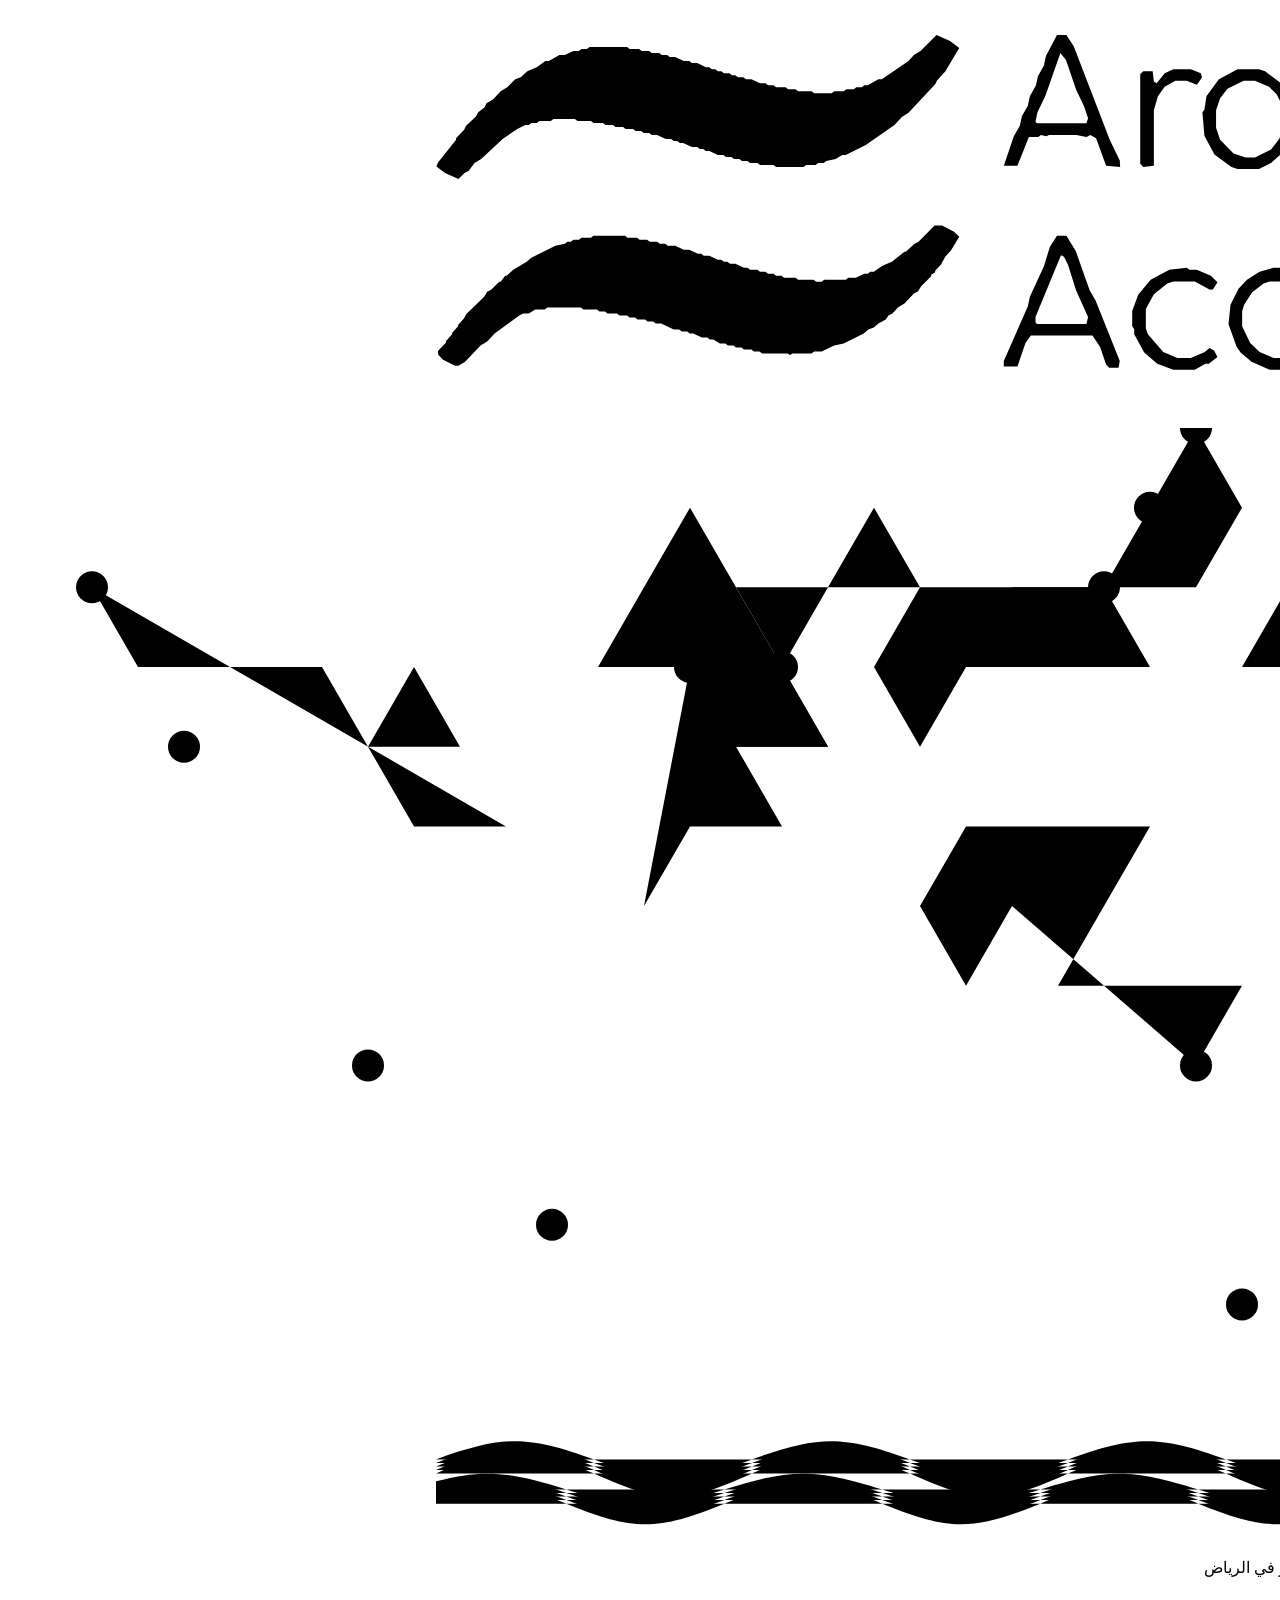
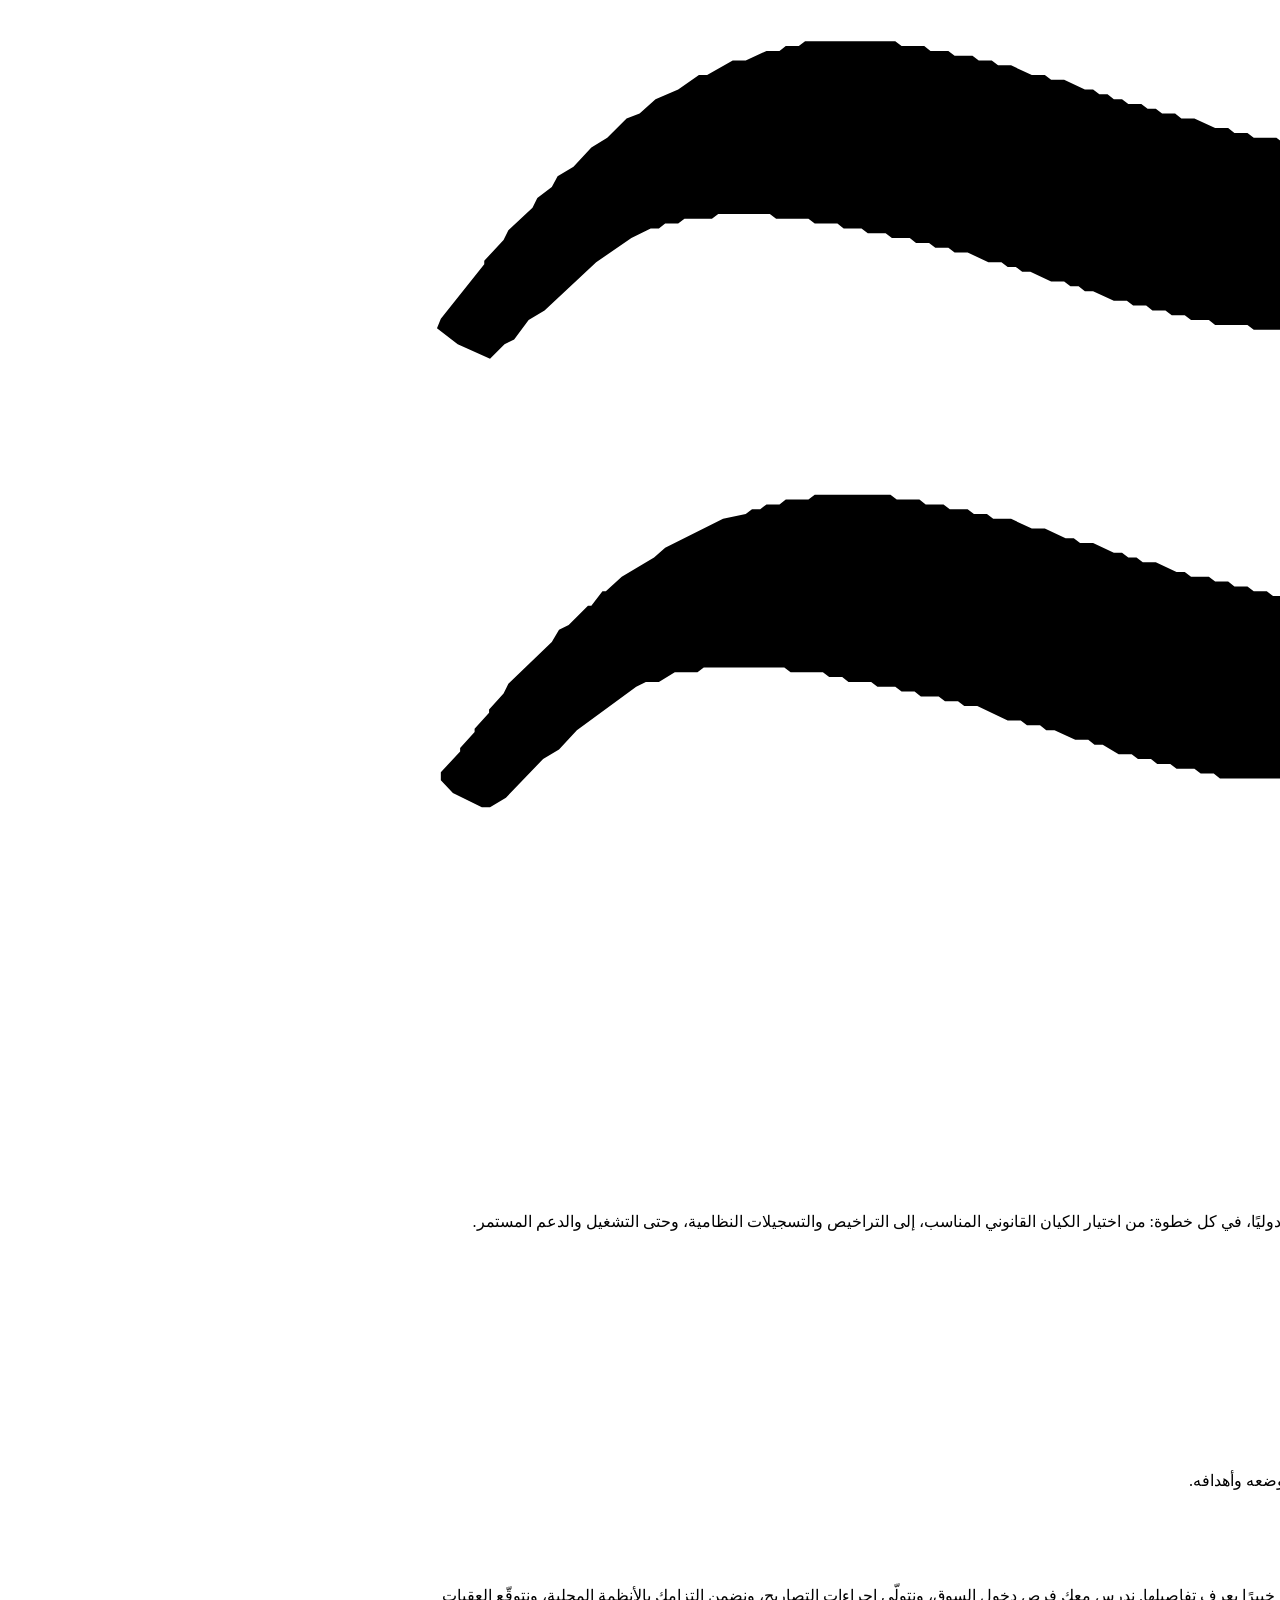
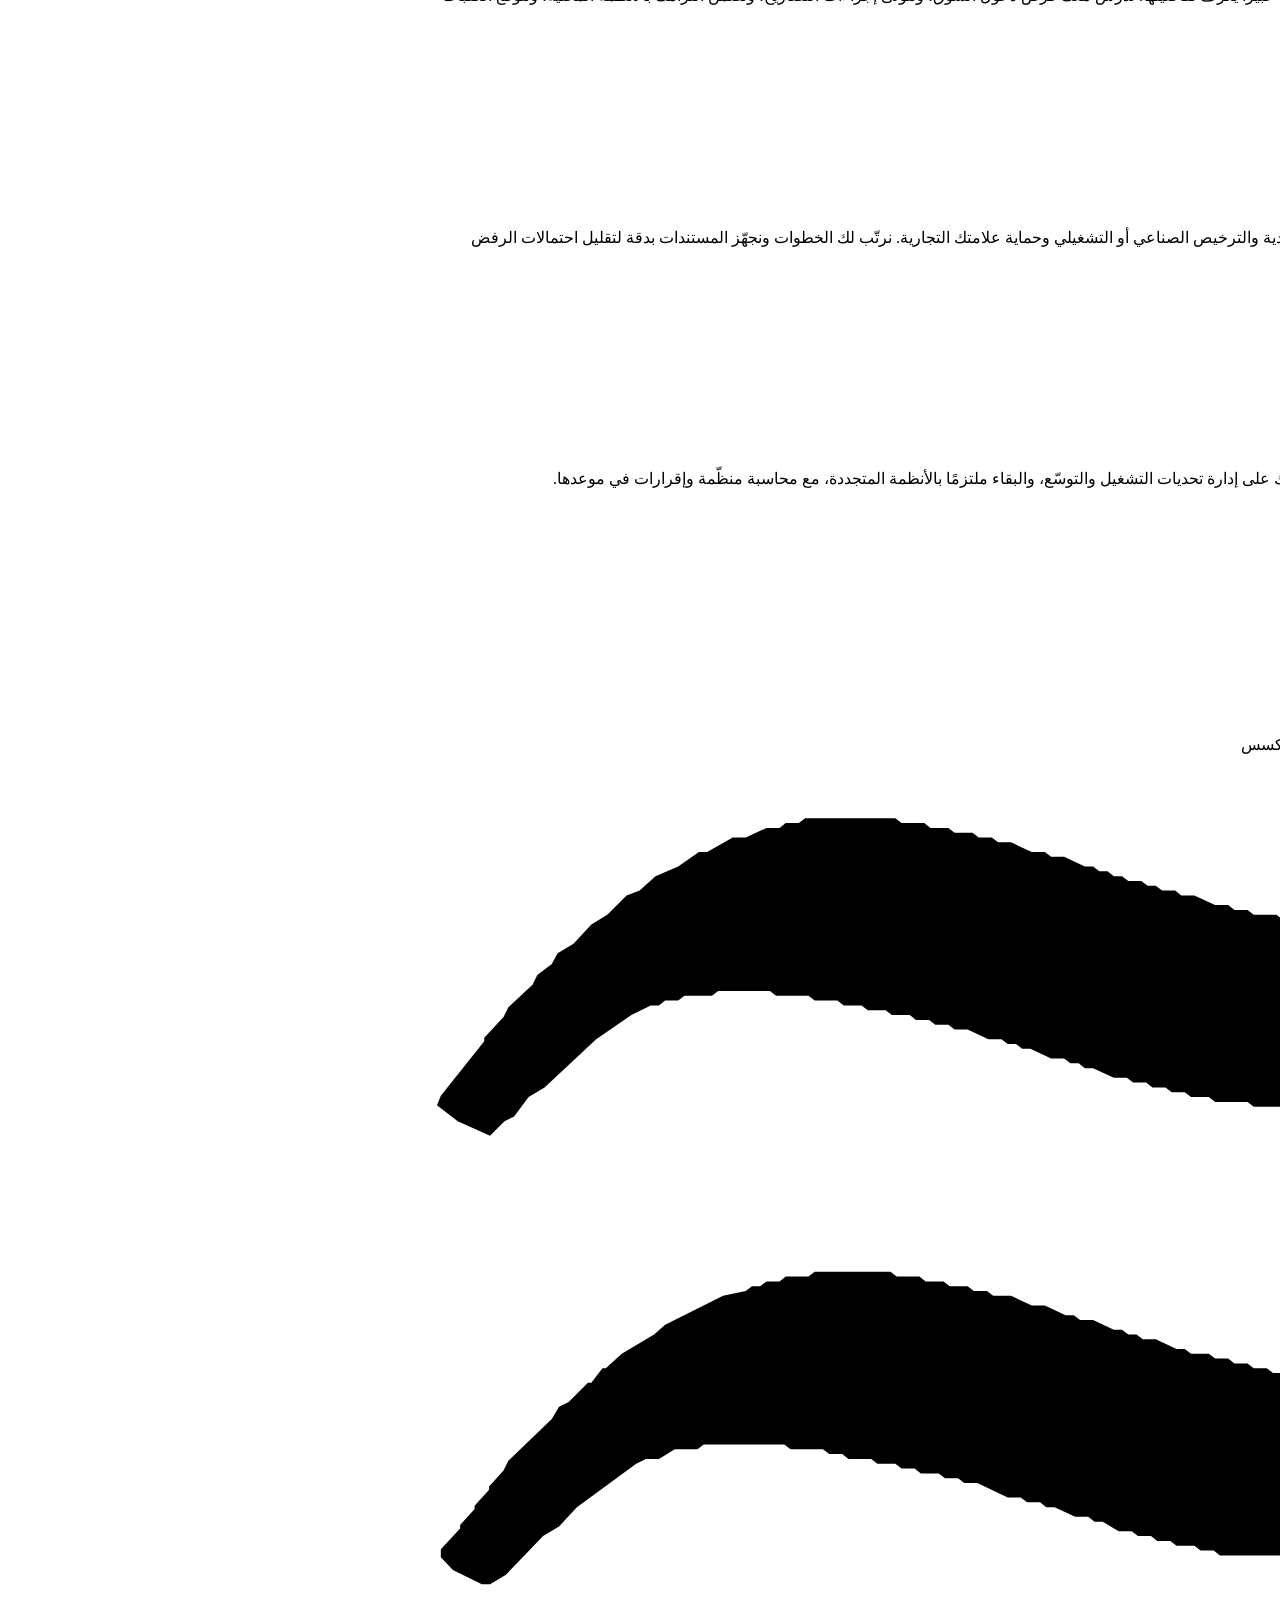
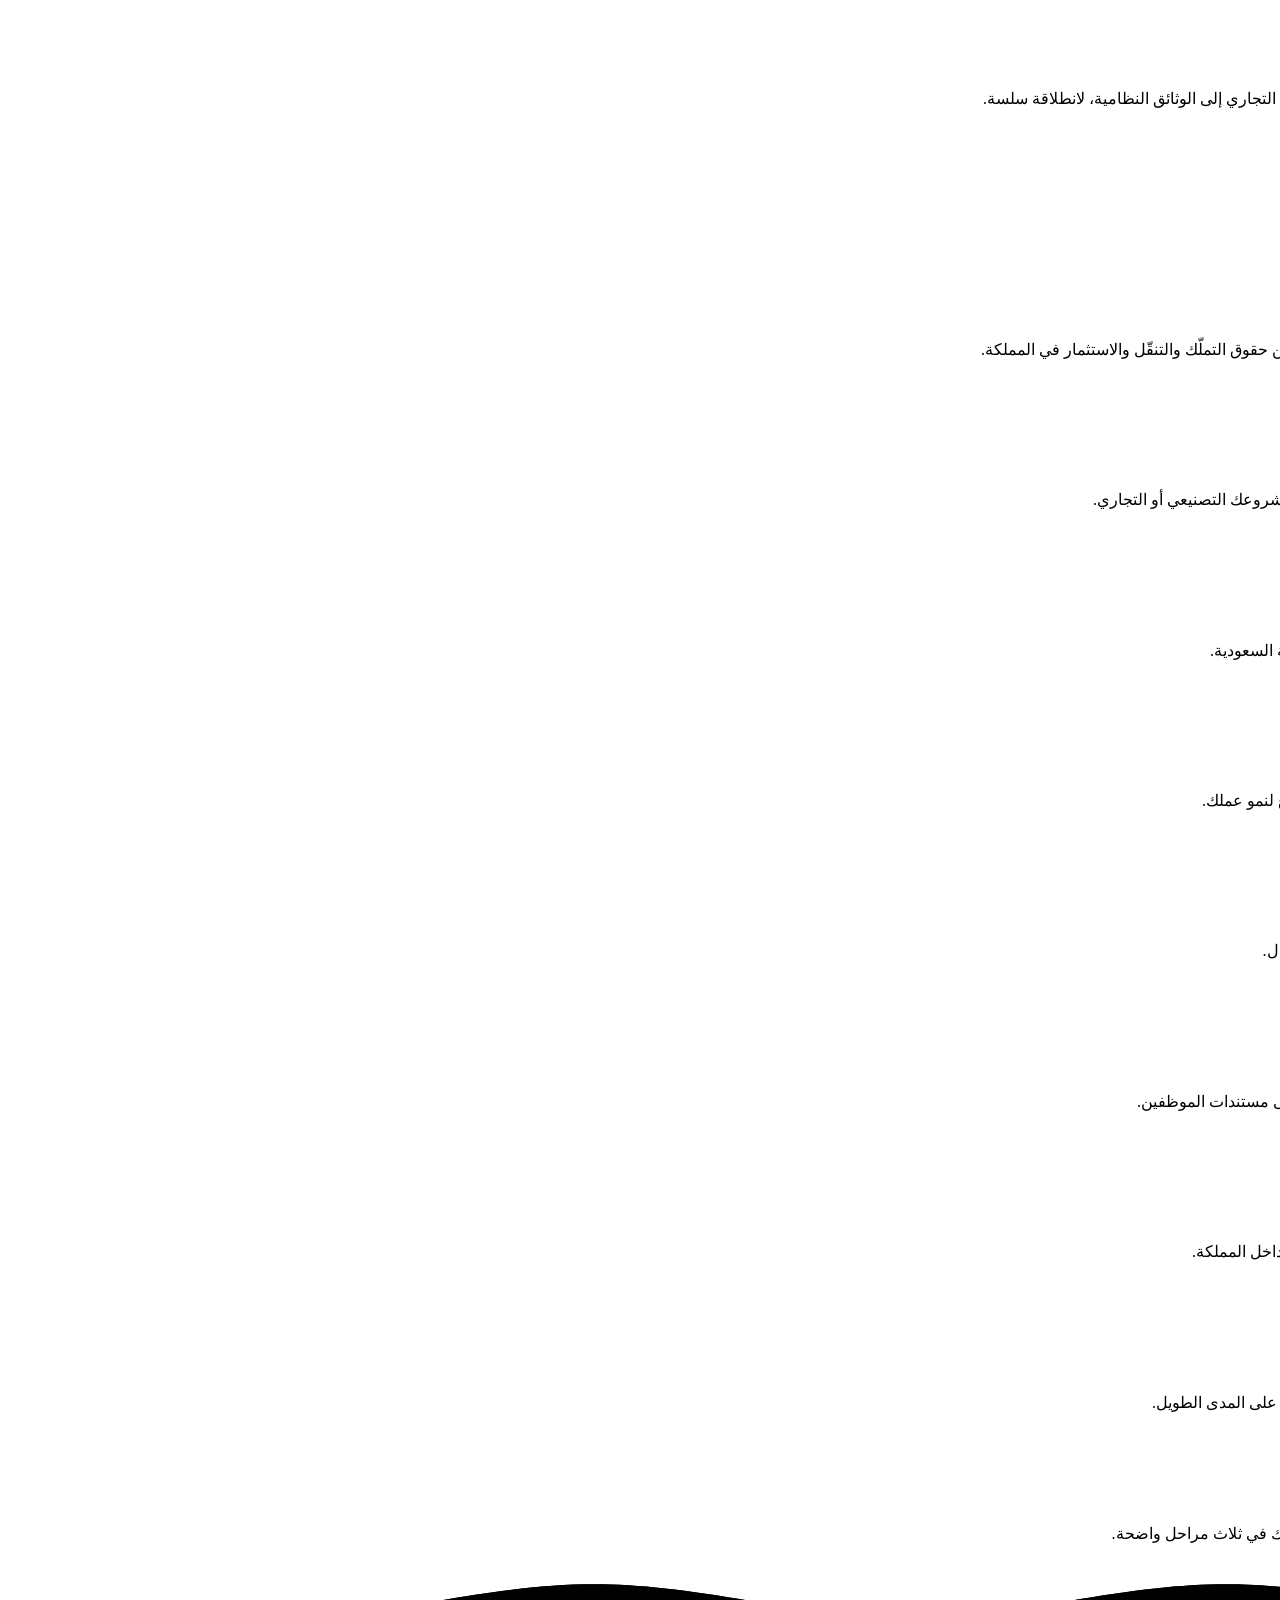
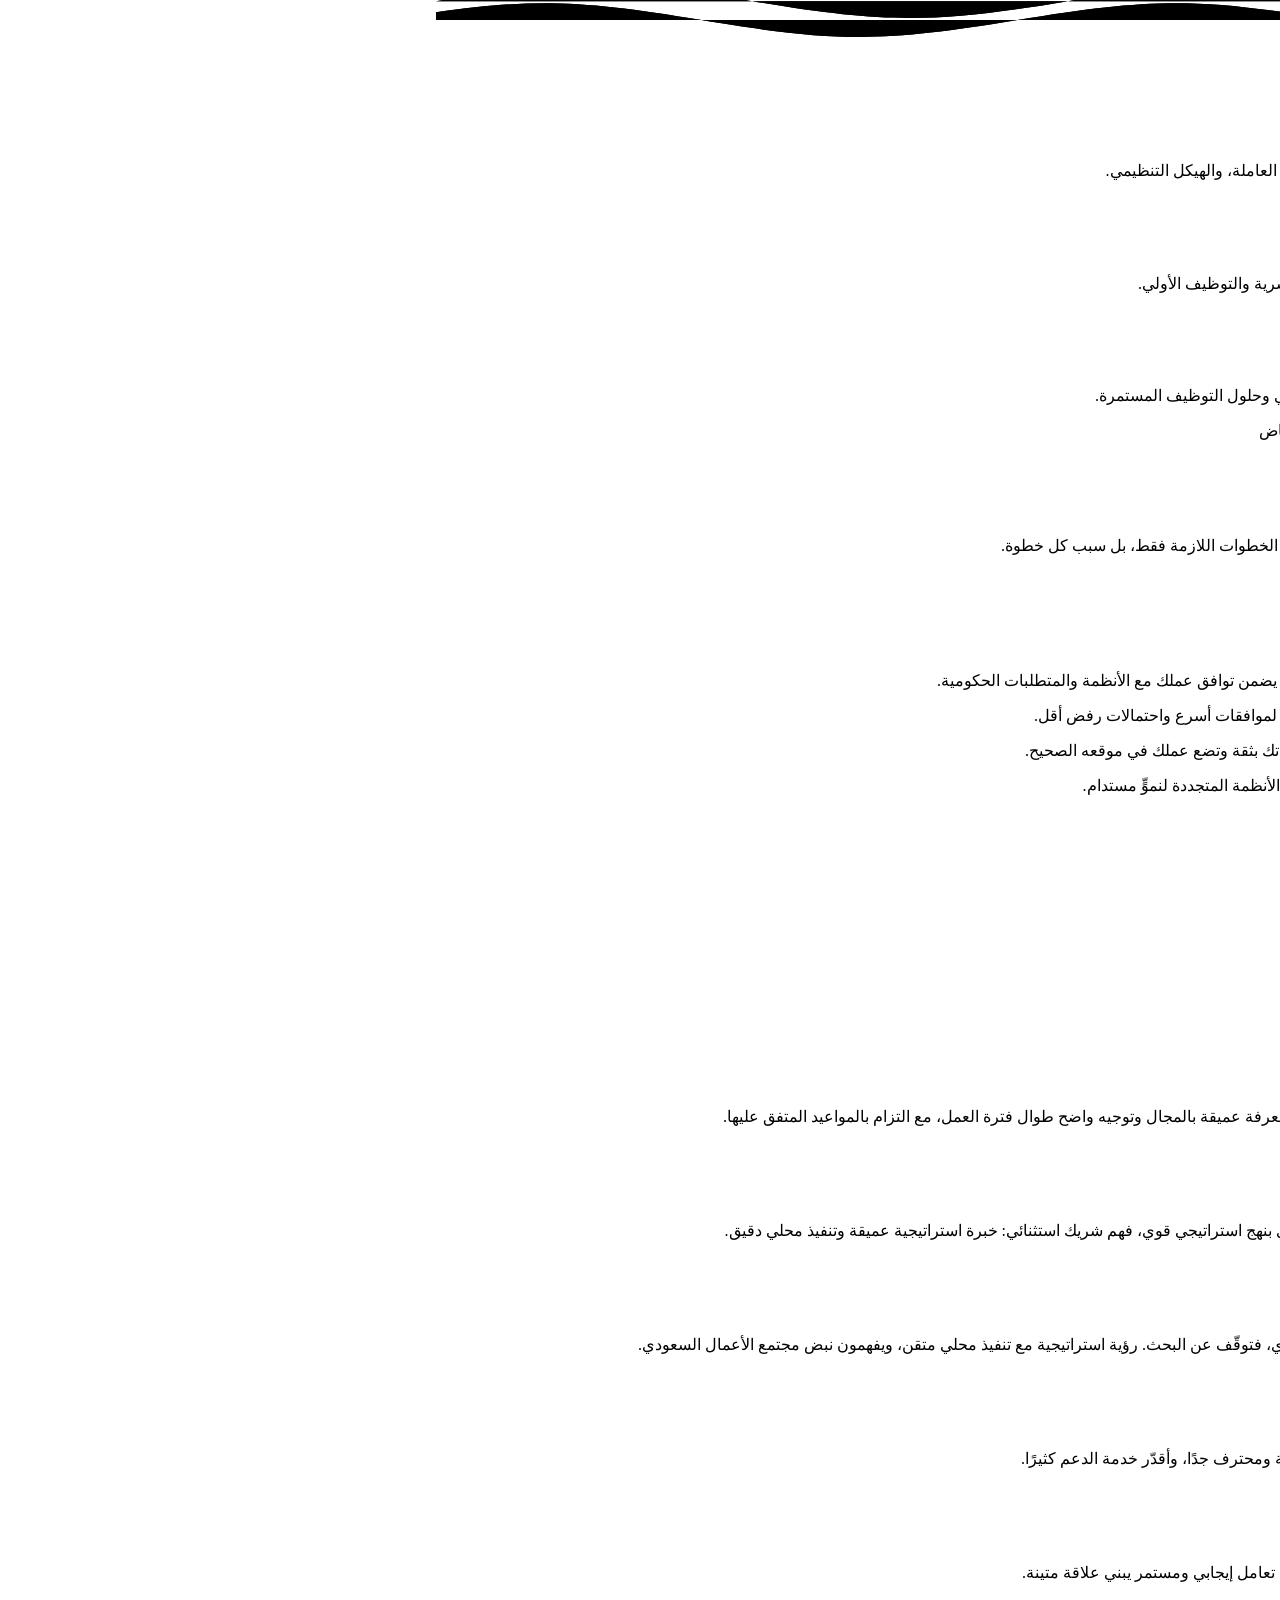
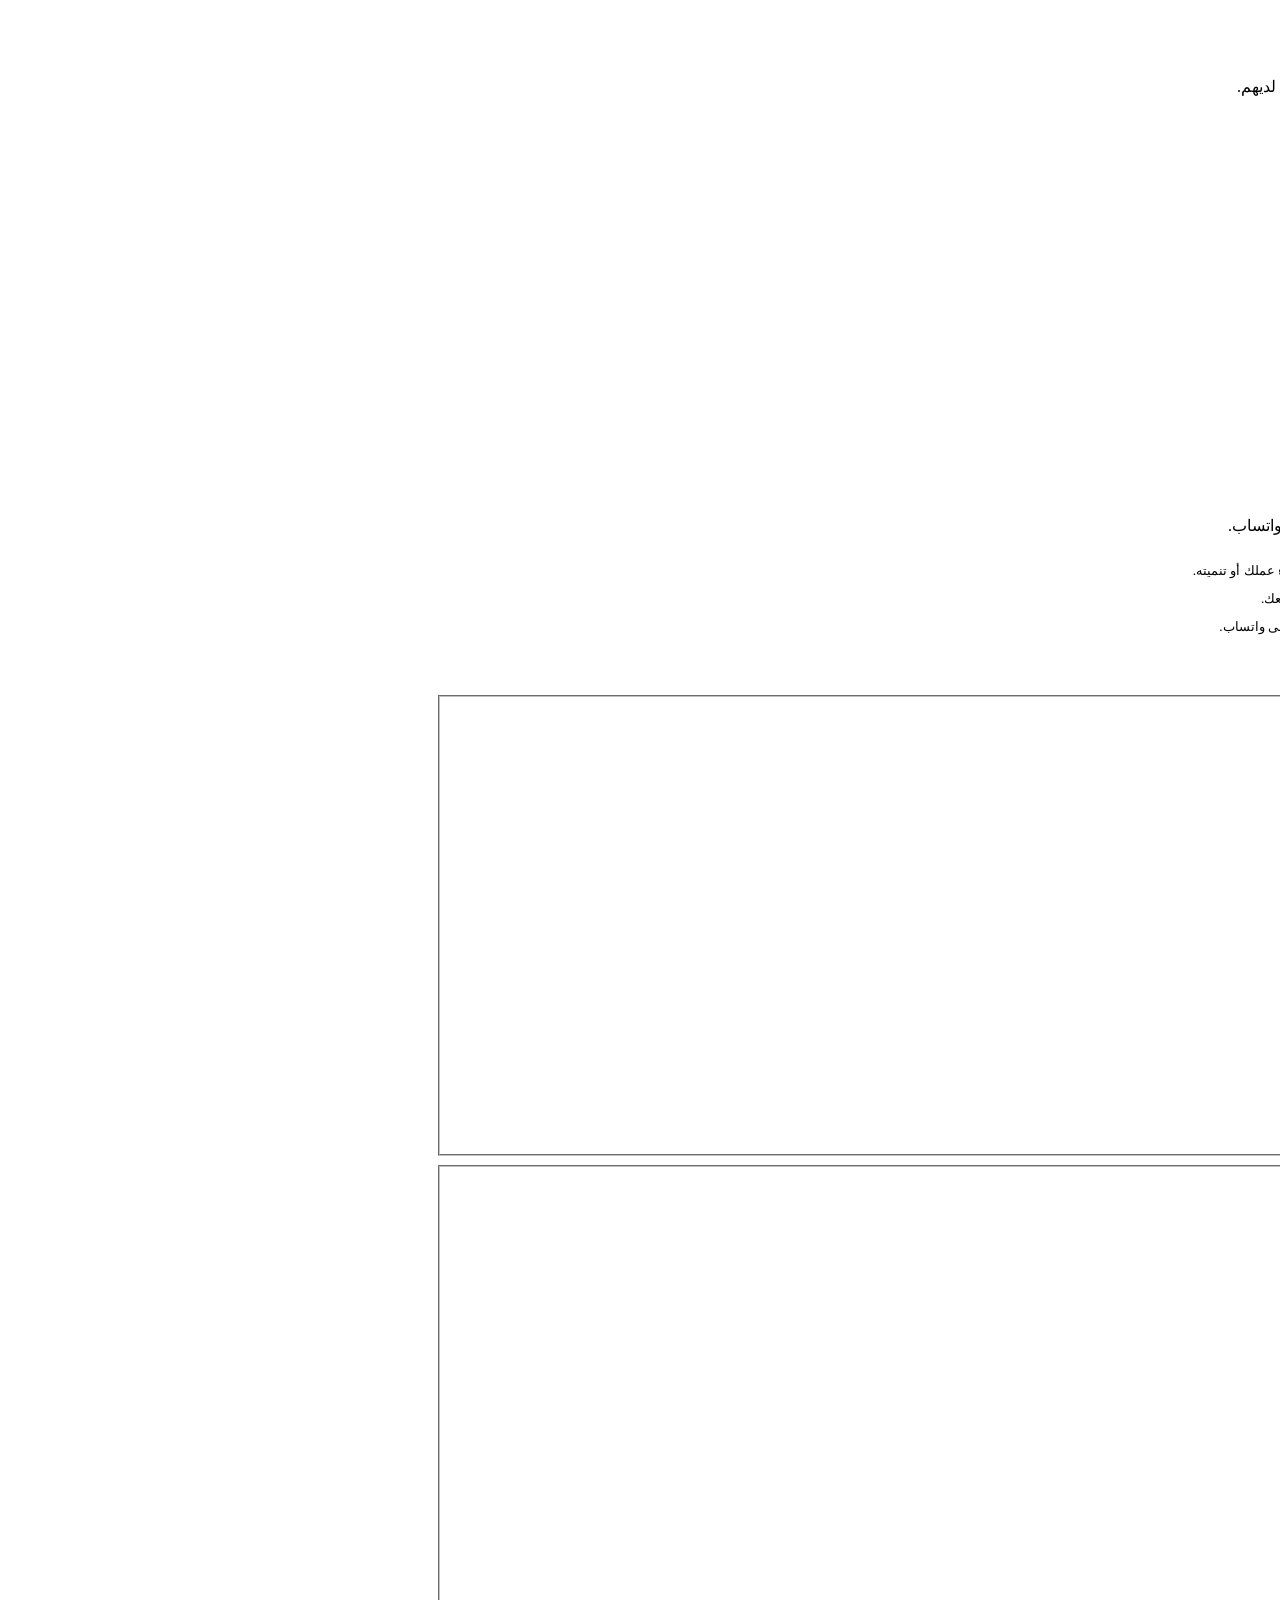
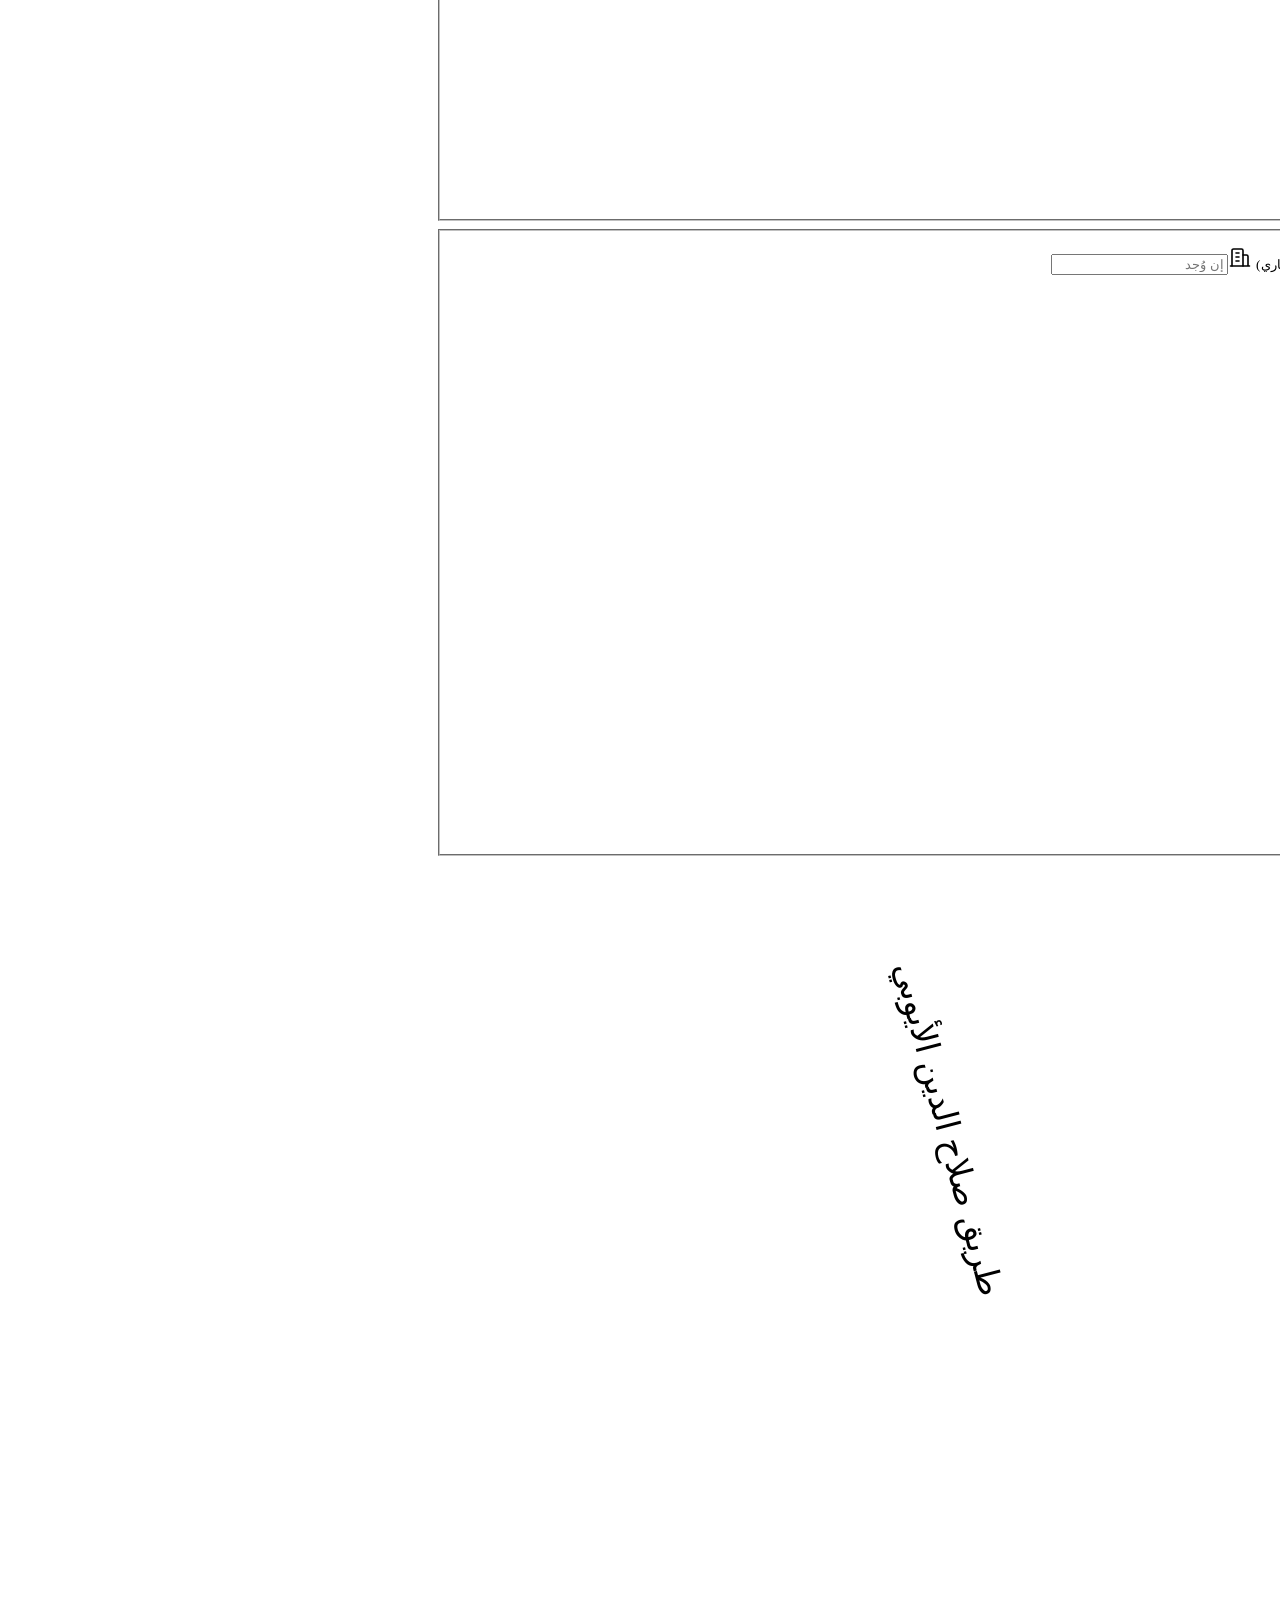
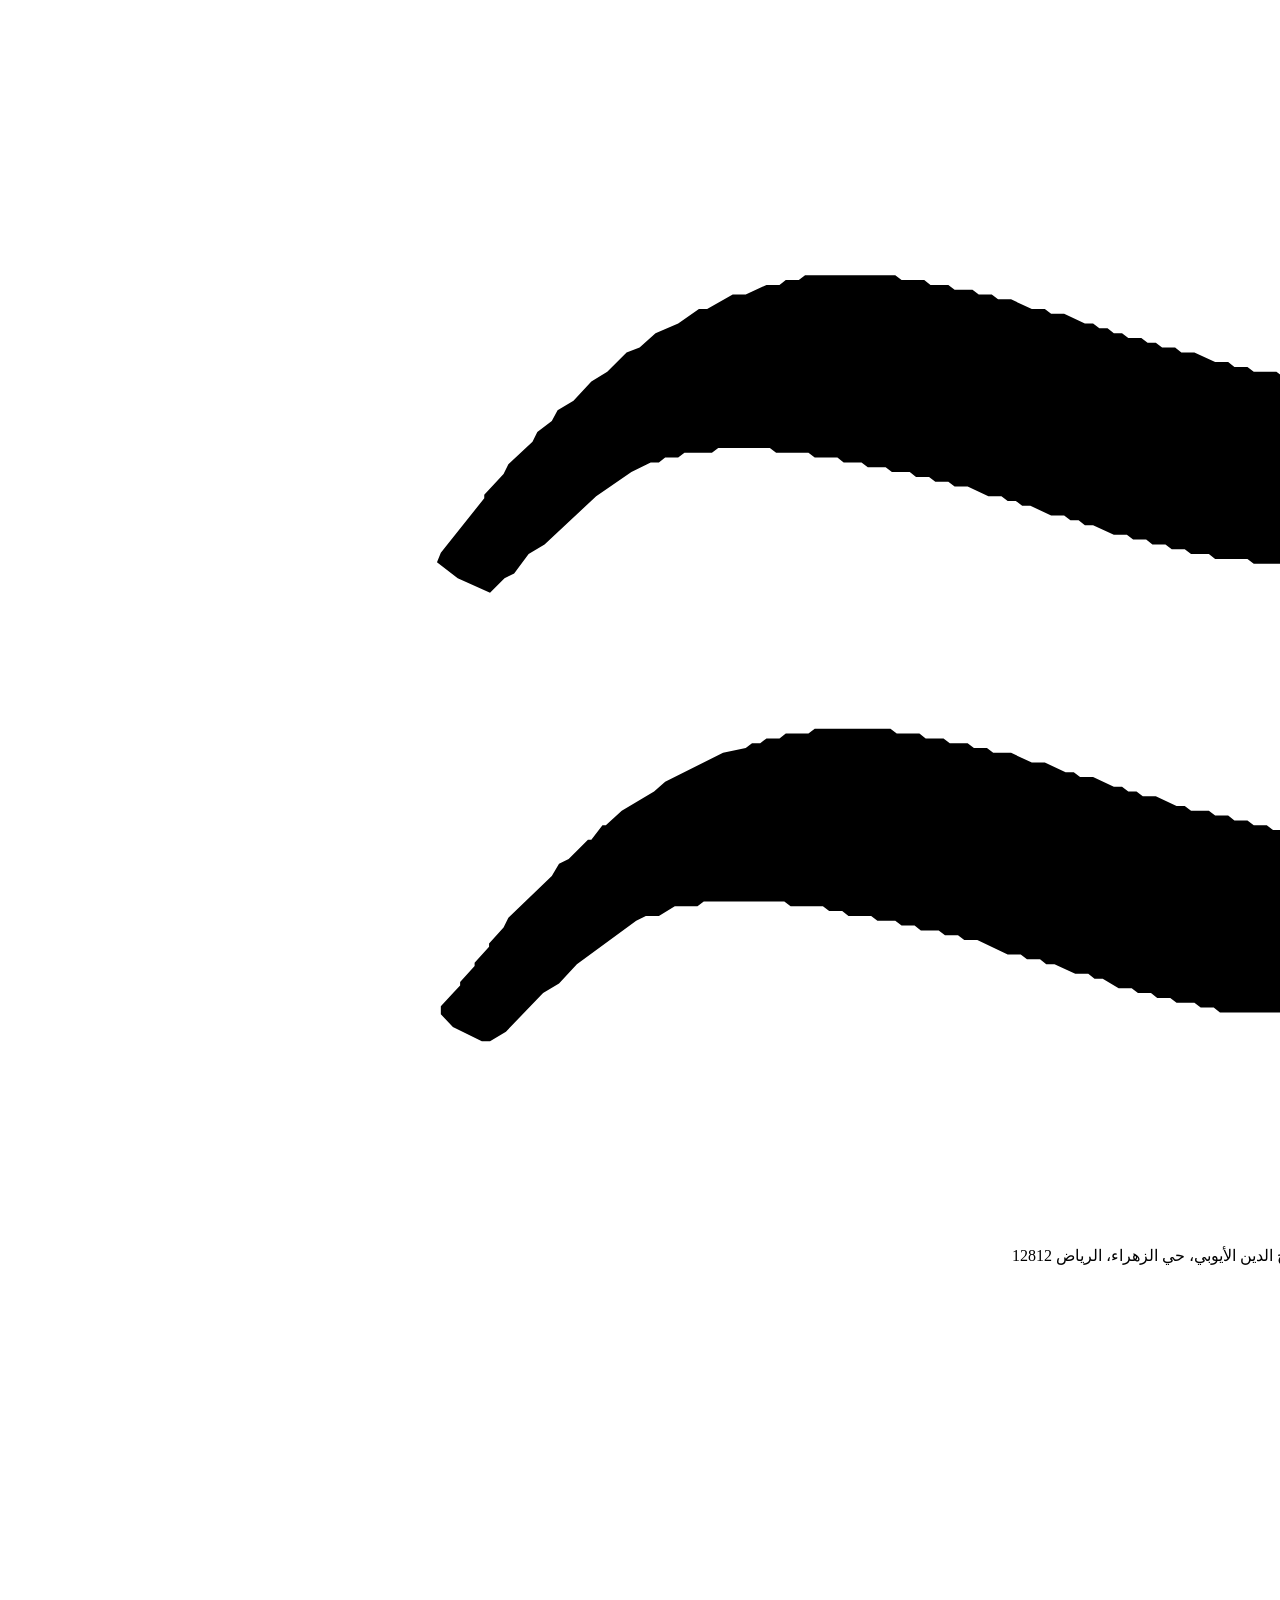
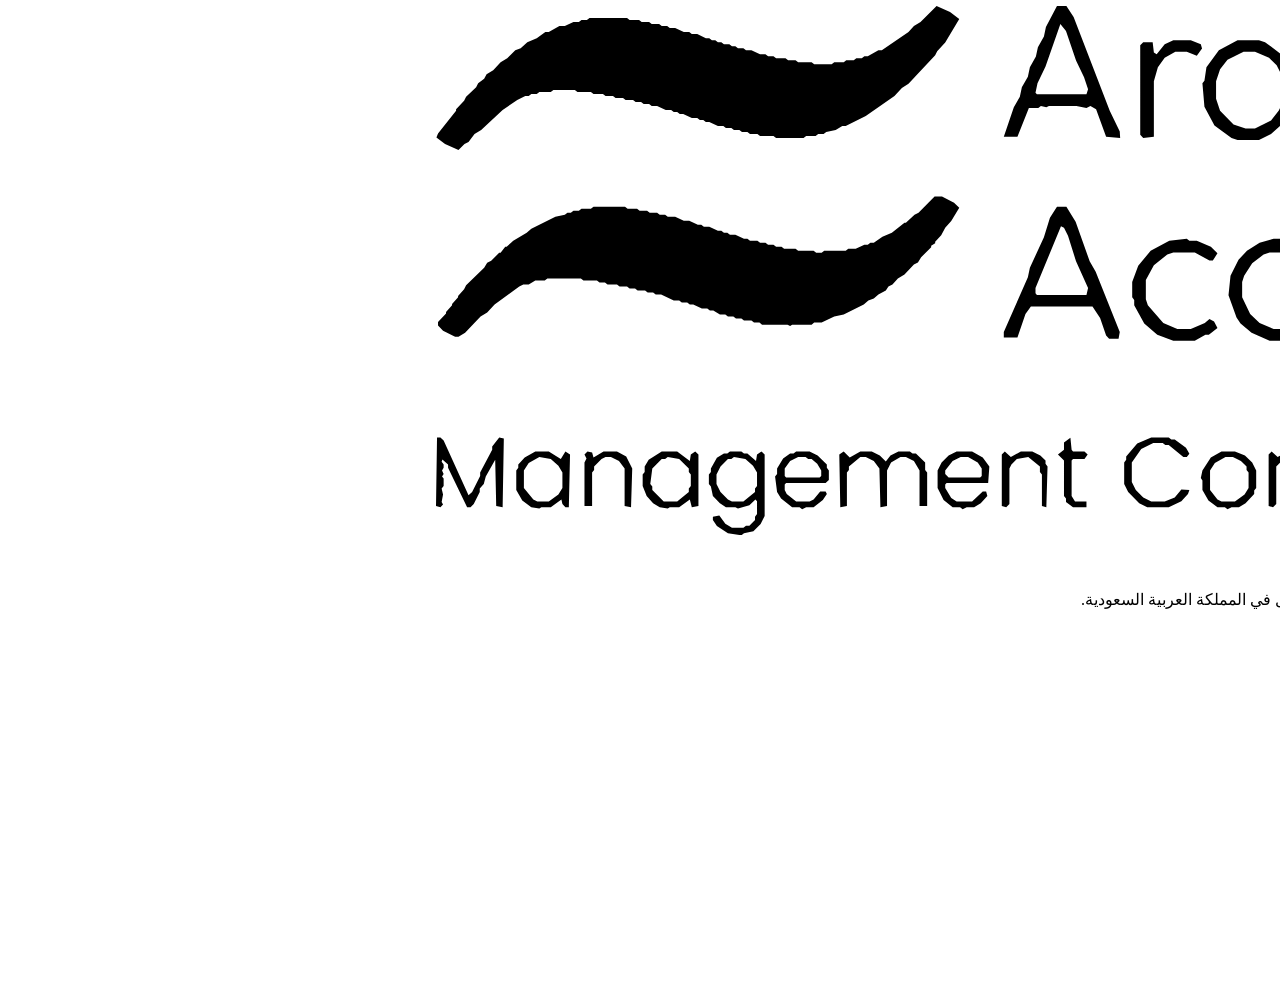
==== index.html @ 180294e2 "Add Arabian Access site (Arabic page, robots, sitemap, llms)" ====
<!doctype html>
<html lang="ar" dir="rtl" data-theme="light">
<head>
<meta charset="utf-8">
<meta name="viewport" content="width=device-width, initial-scale=1, viewport-fit=cover">
<title>أريبيان أكسس | استشارات تأسيس الشركات والأعمال في السعودية — الرياض</title>
<meta name="description" content="أريبيان أكسس (Arabian Access) للاستشارات الإدارية في الرياض: تأسيس الشركات وتسجيل الشركات الأجنبية، الإقامة المميزة، الترخيص الصناعي، تسجيل البلدية والعلامة التجارية، المحاسبة، ضريبة القيمة المضافة والزكاة، والخدمات الحكومية. اطلب استشارتك المجانية.">
<meta name="robots" content="noindex, nofollow">
<link rel="canonical" href="https://nouraldeentofi.github.io/arabian-access/">
<link rel="alternate" hreflang="ar" href="https://nouraldeentofi.github.io/arabian-access/">
<link rel="alternate" hreflang="en" href="https://nouraldeentofi.github.io/arabian-access/en/">
<link rel="alternate" hreflang="x-default" href="https://nouraldeentofi.github.io/arabian-access/">
<meta name="theme-color" content="#F4F7FC" id="meta-theme">
<meta name="color-scheme" content="light dark">
<meta property="og:type" content="website">
<meta property="og:site_name" content="Arabian Access">
<meta property="og:locale" content="ar_SA">
<meta property="og:locale:alternate" content="en_US">
<meta property="og:title" content="أريبيان أكسس | استشارات تأسيس الشركات والأعمال في السعودية — الرياض">
<meta property="og:description" content="أريبيان أكسس (Arabian Access) للاستشارات الإدارية في الرياض: تأسيس الشركات وتسجيل الشركات الأجنبية، الإقامة المميزة، الترخيص الصناعي، تسجيل البلدية والعلامة التجارية، المحاسبة، ضريبة القيمة المضافة والزكاة، والخدمات الحكومية. اطلب استشارتك المجانية.">
<meta property="og:url" content="https://nouraldeentofi.github.io/arabian-access/">
<meta property="og:image" content="https://nouraldeentofi.github.io/arabian-access/assets/img/og-ar.jpg">
<meta property="og:image:width" content="1200"><meta property="og:image:height" content="630">
<meta name="twitter:card" content="summary_large_image">
<meta name="twitter:site" content="@ArabianAccess">
<link rel="icon" href="assets/img/favicon.svg" type="image/svg+xml">
<link rel="apple-touch-icon" href="assets/img/apple-touch-icon.png">
<link rel="preload" href="assets/fonts/alexandria-arabic-700-normal.woff2" as="font" type="font/woff2" crossorigin><link rel="preload" href="assets/fonts/ibm-plex-sans-arabic-arabic-400-normal.woff2" as="font" type="font/woff2" crossorigin><link rel="preload" href="assets/fonts/ibm-plex-sans-arabic-arabic-500-normal.woff2" as="font" type="font/woff2" crossorigin><link rel="preload" href="assets/fonts/ibm-plex-sans-arabic-arabic-600-normal.woff2" as="font" type="font/woff2" crossorigin><link rel="preload" href="assets/fonts/ibm-plex-sans-arabic-latin-400-normal.woff2" as="font" type="font/woff2" crossorigin><link rel="preload" href="assets/fonts/ibm-plex-sans-arabic-latin-600-normal.woff2" as="font" type="font/woff2" crossorigin>
<link rel="stylesheet" href="assets/style.css?v=1">
<script>document.documentElement.classList.add("js");setTimeout(function(){if(!window.__aa)document.documentElement.classList.remove("js")},2500);
(function(){try{var d=document.documentElement,t=localStorage.getItem("aa-theme");if(t==="dark"){d.setAttribute("data-theme","dark");}
var l=localStorage.getItem("aa-lang"),me="ar";if(l&&l!==me&&!sessionStorage.getItem("aa-stay")&&!/[?&]stay/.test(location.search)){location.replace("en/"+location.hash);}}catch(e){}})();</script>
<script type="application/ld+json">{"@context":"https://schema.org","@graph":[{"@type":["ProfessionalService","LocalBusiness"],"@id":"https://nouraldeentofi.github.io/arabian-access/#org","name":"Arabian Access","legalName":"Arabian Access Management Consultants","alternateName":["Arabian Access","Arabian Access Management Consultants","Arabian Access KSA","Arabian Access Riyadh","Arabian Access Business Setup","ArabianAccess","Arabian Acess","Arabien Access","Arabian Axcess","أريبيان أكسس","اريبيان اكسس","أريبيان أكسيس","عربيان أكسس","ارابيان اكسس","أرابيان أكسس","أريبيان أكسس للاستشارات الإدارية"],"description":"أريبيان أكسس (Arabian Access) للاستشارات الإدارية في الرياض: تأسيس الشركات وتسجيل الشركات الأجنبية، الإقامة المميزة، الترخيص الصناعي، تسجيل البلدية والعلامة التجارية، المحاسبة، ضريبة القيمة المضافة والزكاة، والخدمات الحكومية. اطلب استشارتك المجانية.","slogan":"Guiding new business towards a secure success.","url":"https://nouraldeentofi.github.io/arabian-access/","logo":"https://nouraldeentofi.github.io/arabian-access/assets/img/logo-512.png","image":["https://nouraldeentofi.github.io/arabian-access/assets/img/reception-1280.webp","https://nouraldeentofi.github.io/arabian-access/assets/img/building-1536.webp","https://nouraldeentofi.github.io/arabian-access/assets/img/sign-1280.webp"],"telephone":"+966550049513","email":"support@arabianaccess.com","address":{"@type":"PostalAddress","streetAddress":"Al Malaz Akaria Building, Tower 1, Building No. 6567, Salah Al Din Al Ayoubi Rd, Al Malaz","addressLocality":"Riyadh","addressRegion":"Riyadh Province","postalCode":"12812","addressCountry":"SA"},"geo":{"@type":"GeoCoordinates","latitude":24.6842508,"longitude":46.725568},"hasMap":"https://maps.google.com/?cid=7543374151440891961","openingHoursSpecification":[{"@type":"OpeningHoursSpecification","dayOfWeek":["Saturday","Sunday","Monday","Tuesday","Wednesday","Thursday"],"opens":"09:00","closes":"19:00"}],"areaServed":{"@type":"Country","name":"Saudi Arabia"},"knowsAbout":["Business setup in Saudi Arabia","Company formation in KSA","Foreign company registration in Saudi Arabia","Premium Residency","Industrial licence","Baladiya registration","Trademark registration","Accounting and bookkeeping","VAT and Zakat","Audit support","PRO and GRO services","تأسيس الشركات في السعودية","تسجيل الشركات الأجنبية","الإقامة المميزة","تسجيل البلدية","تسجيل العلامة التجارية","ضريبة القيمة المضافة والزكاة","المحاسبة","الخدمات الحكومية"],"availableLanguage":["English","Arabic"],"employee":[{"@type":"Person","name":"Jouhar","jobTitle":"Chief Executive Officer"}],"sameAs":["https://www.linkedin.com/company/arabian-access/","https://www.instagram.com/arabian_access/","https://x.com/ArabianAccess","https://www.facebook.com/ArabianAccessManagementConsultants/"],"hasOfferCatalog":{"@type":"OfferCatalog","name":"خدماتنا","itemListElement":[{"@type":"Offer","itemOffered":{"@id":"https://nouraldeentofi.github.io/arabian-access/#svc-setup"}},{"@type":"Offer","itemOffered":{"@id":"https://nouraldeentofi.github.io/arabian-access/#svc-residency"}},{"@type":"Offer","itemOffered":{"@id":"https://nouraldeentofi.github.io/arabian-access/#svc-industrial"}},{"@type":"Offer","itemOffered":{"@id":"https://nouraldeentofi.github.io/arabian-access/#svc-accounting"}},{"@type":"Offer","itemOffered":{"@id":"https://nouraldeentofi.github.io/arabian-access/#svc-vat"}},{"@type":"Offer","itemOffered":{"@id":"https://nouraldeentofi.github.io/arabian-access/#svc-audit"}},{"@type":"Offer","itemOffered":{"@id":"https://nouraldeentofi.github.io/arabian-access/#svc-pro"}},{"@type":"Offer","itemOffered":{"@id":"https://nouraldeentofi.github.io/arabian-access/#svc-baladiya"}},{"@type":"Offer","itemOffered":{"@id":"https://nouraldeentofi.github.io/arabian-access/#svc-trademark"}}]},"potentialAction":{"@type":"ReserveAction","target":"https://nouraldeentofi.github.io/arabian-access/#request","name":"اطلب استشارتك المجانية"}},{"@type":"Service","@id":"https://nouraldeentofi.github.io/arabian-access/#svc-setup","name":"تأسيس الأعمال والتسجيل","alternateName":"Business Setup & Incorporation","description":"ابدأ عملك في السعودية بسهولة. نتولّى كل شيء من تسجيل الاسم التجاري إلى الوثائق النظامية، لانطلاقة سلسة.","serviceType":"Business Setup & Incorporation","provider":{"@id":"https://nouraldeentofi.github.io/arabian-access/#org"},"areaServed":{"@type":"Country","name":"Saudi Arabia"}},{"@type":"Service","@id":"https://nouraldeentofi.github.io/arabian-access/#svc-residency","name":"الإقامة المميزة","alternateName":"Premium Residency","description":"نساعد روّاد الأعمال والمستثمرين في الإقامة المميزة، بما تتيحه من حقوق التملّك والتنقّل والاستثمار في المملكة.","serviceType":"Premium Residency","provider":{"@id":"https://nouraldeentofi.github.io/arabian-access/#org"},"areaServed":{"@type":"Country","name":"Saudi Arabia"}},{"@type":"Service","@id":"https://nouraldeentofi.github.io/arabian-access/#svc-industrial","name":"الترخيص الصناعي والتشغيلي","alternateName":"Industrial & Operational License","description":"نبسّط كل خطوة للحصول على ترخيصك الصناعي أو التشغيلي، لمشروعك التصنيعي أو التجاري.","serviceType":"Industrial & Operational License","provider":{"@id":"https://nouraldeentofi.github.io/arabian-access/#org"},"areaServed":{"@type":"Country","name":"Saudi Arabia"}},{"@type":"Service","@id":"https://nouraldeentofi.github.io/arabian-access/#svc-accounting","name":"المحاسبة ومسك الدفاتر","alternateName":"Accounting & Bookkeeping","description":"دعم محاسبي احترافي يبقي حساباتك منظّمة ومتوافقة مع الأنظمة السعودية.","serviceType":"Accounting & Bookkeeping","provider":{"@id":"https://nouraldeentofi.github.io/arabian-access/#org"},"areaServed":{"@type":"Country","name":"Saudi Arabia"}},{"@type":"Service","@id":"https://nouraldeentofi.github.io/arabian-access/#svc-vat","name":"ضريبة القيمة المضافة والزكاة","alternateName":"VAT & Zakat Support","description":"نُدير إقراراتك الضريبية والتزامات الزكاة بدقة وفي موعدها، لتتفرّغ لنمو عملك.","serviceType":"VAT & Zakat Support","provider":{"@id":"https://nouraldeentofi.github.io/arabian-access/#org"},"areaServed":{"@type":"Country","name":"Saudi Arabia"}},{"@type":"Service","@id":"https://nouraldeentofi.github.io/arabian-access/#svc-audit","name":"دعم التدقيق","alternateName":"Audit Support","description":"شفافية مالية كاملة: نُجهّز ونراجع ونرشدك في كل متطلبات الامتثال.","serviceType":"Audit Support","provider":{"@id":"https://nouraldeentofi.github.io/arabian-access/#org"},"areaServed":{"@type":"Country","name":"Saudi Arabia"}},{"@type":"Service","@id":"https://nouraldeentofi.github.io/arabian-access/#svc-pro","name":"الخدمات الحكومية PRO/GRO","alternateName":"PRO / GRO Services","description":"نتولّى العلاقات الحكومية بأيسر الطرق، من إجراءات التأشيرات إلى مستندات الموظفين.","serviceType":"PRO / GRO Services","provider":{"@id":"https://nouraldeentofi.github.io/arabian-access/#org"},"areaServed":{"@type":"Country","name":"Saudi Arabia"}},{"@type":"Service","@id":"https://nouraldeentofi.github.io/arabian-access/#svc-baladiya","name":"تسجيل البلدية","alternateName":"Baladiya Registration","description":"ننجز تسجيلك لدى البلدية بسرعة وبالشكل الصحيح، لتعمل نظاميًا داخل المملكة.","serviceType":"Baladiya Registration","provider":{"@id":"https://nouraldeentofi.github.io/arabian-access/#org"},"areaServed":{"@type":"Country","name":"Saudi Arabia"}},{"@type":"Service","@id":"https://nouraldeentofi.github.io/arabian-access/#svc-trademark","name":"تسجيل العلامة التجارية","alternateName":"Trademark Registration","description":"احمِ هوية علامتك بتسجيل احترافي يضمن حقوقك الحصرية وأمانها على المدى الطويل.","serviceType":"Trademark Registration","provider":{"@id":"https://nouraldeentofi.github.io/arabian-access/#org"},"areaServed":{"@type":"Country","name":"Saudi Arabia"}},{"@type":"FAQPage","@id":"https://nouraldeentofi.github.io/arabian-access/#faq","inLanguage":"ar","mainEntity":[{"@type":"Question","name":"ما خطوات تأسيس عمل في السعودية؟","acceptedAnswer":{"@type":"Answer","text":"تشمل اختيار الكيان القانوني المناسب، والحصول على الموافقات، وإتمام التسجيل، واستخراج التراخيص اللازمة. ووجود مستشار متمرّس يضمن إنجاز كل خطوة بدقة وكفاءة."}},{"@type":"Question","name":"هل يستطيع المستثمر الأجنبي تأسيس شركة في السعودية؟","acceptedAnswer":{"@type":"Answer","text":"نعم، عبر تسجيل الشركة الأجنبية في المملكة، وفق الموافقات النظامية ومتطلبات الامتثال. والتوجيه الصحيح يضمن استيفاء الشركات الدولية لكل التزاماتها القانونية."}},{"@type":"Question","name":"كم يستغرق تسجيل شركة أجنبية في السعودية؟","acceptedAnswer":{"@type":"Answer","text":"تختلف المدة حسب النشاط التجاري والمستندات والموافقات النظامية. والنهج المنظّم يقلّل التأخير ويجعل التنفيذ أكثر سلاسة."}},{"@type":"Question","name":"لماذا أحتاج دعمًا احترافيًا في التأسيس؟","acceptedAnswer":{"@type":"Answer","text":"لأنه يضمن إتمام التأسيس وفق الأنظمة المحلية، ويقلّل المخاطر، ويجنّبك تصحيحات مكلفة لاحقًا."}},{"@type":"Question","name":"هل يمكن الاستشارة عن بُعد؟","acceptedAnswer":{"@type":"Answer","text":"نعم. نوفّر مواعيد أونلاين، ويمكن تقديم الخدمة في موقعك، أو زيارتنا في مكتبنا بالملز في الرياض."}},{"@type":"Question","name":"ما أوقات العمل؟","acceptedAnswer":{"@type":"Answer","text":"من السبت إلى الخميس، من 9 صباحًا حتى 7 مساءً. الجمعة إجازة."}}]},{"@type":"WebSite","@id":"https://nouraldeentofi.github.io/arabian-access/#website","url":"https://nouraldeentofi.github.io/arabian-access/","name":"Arabian Access","inLanguage":["ar","en"],"publisher":{"@id":"https://nouraldeentofi.github.io/arabian-access/#org"}},{"@type":"WebPage","@id":"https://nouraldeentofi.github.io/arabian-access/","url":"https://nouraldeentofi.github.io/arabian-access/","name":"أريبيان أكسس | استشارات تأسيس الشركات والأعمال في السعودية — الرياض","description":"أريبيان أكسس (Arabian Access) للاستشارات الإدارية في الرياض: تأسيس الشركات وتسجيل الشركات الأجنبية، الإقامة المميزة، الترخيص الصناعي، تسجيل البلدية والعلامة التجارية، المحاسبة، ضريبة القيمة المضافة والزكاة، والخدمات الحكومية. اطلب استشارتك المجانية.","inLanguage":"ar","isPartOf":{"@id":"https://nouraldeentofi.github.io/arabian-access/#website"},"about":{"@id":"https://nouraldeentofi.github.io/arabian-access/#org"},"primaryImageOfPage":"https://nouraldeentofi.github.io/arabian-access/assets/img/og-ar.jpg"}]}</script>
</head>
<body class="lang-ar">
<svg class="sprite" width="0" height="0" aria-hidden="true" focusable="false" style="position:absolute;width:0;height:0;overflow:hidden"><defs><path id="p-w1" d="M260.8 10.5 256.2 7.0 249.5 4.0 241.5 12.0 238.2 14.0 235.5 17.0 222.2 26.0 220.5 26.0 215.2 29.0 213.5 29.0 212.2 30.0 209.5 30.0 208.2 31.0 204.5 31.0 203.2 32.0 198.5 32.0 197.2 33.0 188.5 33.0 187.2 32.0 180.5 32.0 179.2 31.0 175.5 31.0 174.2 30.0 169.5 30.0 168.2 29.0 165.5 29.0 164.2 28.0 161.5 28.0 157.2 26.0 154.5 26.0 153.2 25.0 150.5 25.0 149.2 24.0 147.5 24.0 146.2 23.0 143.5 23.0 142.2 22.0 140.5 22.0 139.2 21.0 137.5 21.0 136.2 20.0 134.5 20.0 130.2 18.0 127.5 18.0 126.2 17.0 123.5 17.0 119.2 15.0 116.5 15.0 115.2 14.0 112.5 14.0 111.2 13.0 107.5 13.0 106.2 12.0 102.5 12.0 101.2 11.0 96.5 11.0 95.2 10.0 76.5 10.0 75.2 11.0 72.5 11.0 71.2 12.0 68.5 12.0 64.2 14.0 61.5 14.0 56.2 17.0 54.5 17.0 50.2 20.0 45.5 22.0 42.2 25.0 39.5 26.0 35.5 30.0 32.2 32.0 28.5 36.0 25.2 38.0 24 40.2 21 42.5 20 44.5 15 49.2 14 51.2 10 55.5 10 56.2 1 67.5 0.2 69.5 4.5 72.8 11.2 75.8 14.2 72.8 16.2 71.8 19.2 67.8 22.5 65.8 33.2 55.8 40.5 50.8 44.5 48.8 46.2 48.8 47.5 47.8 50.2 47.8 51.5 46.8 57.2 46.8 58.5 45.8 69.2 45.8 70.5 46.8 77.2 46.8 78.5 47.8 83.2 47.8 84.5 48.8 88.2 48.8 89.5 49.8 93.2 49.8 94.5 50.8 98.2 50.8 99.5 51.8 102.2 51.8 103.5 52.8 106.2 52.8 107.5 53.8 110.2 53.8 114.5 55.8 117.2 55.8 118.5 56.8 120.2 56.8 121.5 57.8 123.2 57.8 127.5 59.8 130.2 59.8 131.5 60.8 133.2 60.8 134.5 61.8 136.2 61.8 140.5 63.8 143.2 63.8 144.5 64.8 147.2 64.8 148.5 65.8 151.2 65.8 152.5 66.8 155.2 66.8 156.5 67.8 160.2 67.8 161.5 68.8 168.2 68.8 169.5 69.8 183.2 69.8 184.5 68.8 189.2 68.8 190.5 67.8 193.2 67.8 194.5 66.8 199.2 65.8 202.5 63.8 204.2 63.8 214.2 58.8 228.5 48.8 232.2 44.8 235.5 42.8 248.8 28.5 249.8 26.5 253.8 22.2Z"/><path id="p-w2" d="M260.8 104.5 258.2 102.0 252.2 99.0 248.5 99.0 240.5 107.0 238.5 108.0 234.2 112.0 233.5 112.0 227.2 117.0 222.5 119.0 218.2 122.0 216.5 122.0 215.2 123.0 213.5 123.0 209.2 125.0 205.5 125.0 204.2 126.0 193.5 126.0 192.2 127.0 189.5 127.0 188.2 126.0 180.5 126.0 179.2 125.0 173.5 125.0 172.2 124.0 169.5 124.0 168.2 123.0 165.5 123.0 164.2 122.0 161.5 122.0 160.2 121.0 156.5 121.0 155.2 120.0 153.5 120.0 149.2 118.0 146.5 118.0 145.2 117.0 143.5 117.0 142.2 116.0 140.5 116.0 136.2 114.0 133.5 114.0 132.2 113.0 130.5 113.0 126.2 111.0 123.5 111.0 119.2 109.0 115.5 109.0 114.2 108.0 111.5 108.0 110.2 107.0 106.5 107.0 105.2 106.0 101.5 106.0 100.2 105.0 95.5 105.0 94.2 104.0 78.5 104.0 77.2 105.0 72.5 105.0 71.2 106.0 68.5 106.0 67.2 107.0 65.5 107.0 64.2 108.0 59.5 109.0 47.5 115.0 45.2 117.0 38.5 121.0 35.2 124.0 34.5 124.0 32.2 127.0 31.5 127.0 27.5 131.0 25.5 132.0 24 134.5 15 143.2 14 145.2 11 148.5 11 149.2 8 152.5 8 153.2 5 156.5 5 157.2 1 161.5 1 163.2 3.5 165.8 9.5 168.8 11.2 168.8 14.5 166.8 22.2 158.8 25.5 156.8 29.2 152.8 41.5 143.8 43.5 142.8 46.2 142.8 49.5 140.8 54.2 140.8 55.5 139.8 72.2 139.8 73.5 140.8 80.2 140.8 81.5 141.8 84.2 141.8 85.5 142.8 90.2 142.8 91.5 143.8 95.2 143.8 96.5 144.8 99.2 144.8 100.5 145.8 104.2 145.8 105.5 146.8 108.2 146.8 109.5 147.8 112.2 147.8 118.5 150.8 121.2 150.8 122.5 151.8 125.2 151.8 126.5 152.8 128.2 152.8 132.5 154.8 135.2 154.8 136.5 155.8 138.2 155.8 141.5 157.8 144.2 157.8 145.5 158.8 148.2 158.8 149.5 159.8 152.2 159.8 153.5 160.8 157.2 160.8 158.5 161.8 161.2 161.8 162.5 162.8 175.2 162.8 176.5 163.5 177.5 162.8 187.2 162.8 188.5 161.8 192.2 161.8 198.5 158.8 203.2 157.8 213.2 152.8 215.5 150.8 218.2 149.8 220.5 147.8 224.2 145.8 225.5 143.8 227.5 142.8 230.2 139.8 233.5 137.8 238.2 132.8 240.2 131.8 241.8 129.2 246.8 124.2 246.8 123.5 248.8 122.2 248.8 121.5 251.8 118.2 253.8 114.5 256.8 111.2Z"/><path id="p-wt" fill-rule="evenodd" d="M552.5 121.0 547.2 124.0 543 129.5 543 137.2 544 139.2 548.5 143.8 552.5 145.8 562.2 147.8 569.2 150.8 572 154.5 572 159.2 571 161.2 567.2 164.0 564.5 164.0 563.2 165.0 553.5 164.0 544.2 159.2 541 162.5 541 164.2 548.5 168.8 554.5 170.8 566.2 170.8 573.2 167.8 577.8 163.2 579.8 158.2 578.8 151.5 573.2 146.0 567.2 143.0 557.5 141.0 553.5 139.0 549.8 135.2 549.8 131.5 552.5 127.8 555.5 126.8 565.2 126.8 574.2 130.8 577.5 126.2 575.2 124.0 568.2 121.0 563.5 121.0 562.2 120.0ZM512.5 120.0 505.5 122.0 500 126.2 498 130.5 498 136.2 501 141.5 505.5 144.8 520.2 148.8 525.5 151.8 528 155.5 527 160.2 522.2 164.0 513.5 165.0 506.5 163.0 499.2 159.2 496 162.5 496 164.2 505.5 169.8 509.2 169.8 510.5 170.8 522.2 170.8 528.2 167.8 533.8 162.2 533.8 159.5 534.8 158.2 533.8 151.5 528.2 146.0 522.2 143.0 512.5 141.0 508.5 139.0 504.8 135.2 504.8 131.5 510.5 126.8 520.2 126.8 529.5 130.5 532.8 127.2 532.8 125.5 524.2 121.0ZM459.5 121.0 451.2 126.0 445 135.5 444 143.2 443 144.5 444 152.2 448 161.2 455.5 167.8 462.5 170.8 472.2 170.8 480.2 167.8 483.8 165.2 484.5 163.2 480.5 160.0 474.2 164.0 471.5 164.0 470.2 165.0 464.5 165.0 461.5 164.0 454.8 159.5 451.8 155.2 449.8 149.5 451.5 147.8 487.2 147.8 487.8 139.5 486.8 138.2 486.8 135.5 482.8 128.2 475.2 122.0 468.2 120.0ZM450.8 137.5 452.8 133.5 457.5 128.8 461.5 126.8 470.2 126.8 474.2 128.8 480 135.5 481 141.2 480.2 142.0 451.5 142.0ZM417.5 120.0 410.5 122.0 404.2 126.0 400 130.5 396 138.5 395 148.2 399 159.2 401 162.2 406.5 166.8 415.5 170.8 426.2 170.8 433.2 167.8 437.8 163.5 433.5 160.0 431.2 162.0 424.2 165.0 417.5 165.0 410.5 162.0 405.8 157.5 401.8 149.2 401.8 141.5 402.8 138.5 406.8 132.2 412.5 127.8 415.5 126.8 426.2 126.8 433.5 130.8 435.2 130.8 437.5 127.5 434.2 124.0 430.2 122.0 423.2 120.0ZM365.5 121.0 356.2 126.0 350 133.5 347 141.5 347 149.2 348 150.5 348 153.2 353 162.2 359.5 167.8 367.5 170.8 378.2 170.8 383.5 167.8 385.2 167.8 389.5 164.5 387.8 161.2 385.5 160.0 383.2 162.0 376.2 165.0 369.5 165.0 362.5 162.0 354.8 153.2 353.8 150.2 353.8 140.5 357.8 133.2 364.5 127.8 367.5 126.8 378.2 126.8 385.5 130.8 387.2 130.8 389.5 127.2 386.2 124.0 379.2 121.0 375.5 121.0 374.2 120.0ZM309.5 104.0 306 109.5 303 119.2 296 134.5 295 139.2 283 166.5 283 169.2 289.8 169.2 293.8 157.5 296.5 153.8 327.2 153.8 331 159.5 334 168.2 335.5 169.8 340.2 169.8 340.8 166.5 328.8 136.5 325.8 131.2 318.8 111.5 314.2 104.0ZM311.5 113.8 313 114.5 315 118.5 319 131.2 325 144.5 324.2 148.0 299.5 148.0 298.8 147.2 298.8 144.5ZM504.5 22.0 504 68.2 505.5 69.8 510.2 69.8 510.8 22.5ZM587.5 22.0 587 69.2 592.8 69.2 592.8 40.5 594.8 34.5 601.5 27.8 604.5 26.8 612.2 26.8 616.5 28.8 620 32.5 622 36.5 622 68.2 623.5 69.8 628.2 69.8 628.8 36.5 627.8 35.2 627.8 31.5 624.8 26.5 616.2 21.0 604.5 21.0 599.5 23.0 594.2 27.0 592.8 26.2 592.2 22.0ZM534.5 24.0 528 30.5 524 39.5 524 51.2 525 52.5 525 55.2 529 62.2 534.5 67.8 541.5 70.8 551.2 70.8 554.2 69.8 560.2 65.8 562.2 63.0 564 64.5 564.5 69.8 569.2 69.8 569.8 22.5 564.5 22.0 563 23.5 564 26.2 562.5 27.8 552.2 21.0 540.5 21.0ZM544.5 26.8 550.2 26.8 553.2 27.8 559.2 31.8 563 37.5 563 40.2 564 41.5 564 50.2 561 57.2 556.2 62.0 549.2 65.0 544.5 65.0 537.5 62.0 532.8 56.2 530.8 51.2 530.8 39.5 533.8 33.5 540.5 27.8 543.2 27.8ZM390.2 26.0 384 34.5 383 41.2 382 42.5 383 54.2 388 63.5 396.5 69.8 399.5 70.8 410.2 70.8 416.2 67.8 421.5 63.0 422 69.2 428.2 69.8 428.8 22.5 422.5 22.0 421.2 28.0 413.2 22.0 410.2 21.0 399.5 21.0ZM402.5 26.8 408.2 26.8 415.2 29.8 419 33.5 422 39.5 422 52.2 420 56.2 416.2 61.0 408.2 65.0 403.5 65.0 397.5 63.0 390.8 56.2 388.8 50.2 388.8 41.5 390.8 35.5 394.5 30.8ZM381.2 23.0 376.2 21.0 367.5 21.0 363.2 23.0 359.2 28.0 357.8 27.2 357.2 22.0 352.5 22.0 351 23.5 351 68.2 352.5 69.8 357.8 69.2 357.8 41.5 359.8 34.5 363.2 29.8 368.5 26.8 374.2 26.8 379.2 28.8 381.8 25.2ZM309.5 4.0 304 14.5 303 19.2 300 24.5 299 29.2 296 34.5 295 39.2 292 44.5 291 49.2 288 54.5 283 69.2 289.8 69.2 295.5 54.8 300.2 54.8 301.5 53.8 304.2 54.5 305.5 53.8 319.2 53.8 324.2 54.8 326.2 53.8 329 55.5 334 69.2 341 69.8 340.8 66.5 335.8 56.2 317.8 9.5 314.2 4.0ZM311.2 13.0 314 16.5 319 31.2 323 39.5 325 45.5 324.2 48.0 299.5 48.0 298.8 47.2 299.8 42.5 303.8 34.2ZM507.2 0.2 503 3.5 503 6.2 506.5 9.8 508.2 9.8 511.8 7.2 511.8 2.5 510.2 1.0ZM445.5 0.0 445 69.2 450.2 69.8 451.8 68.2 451 65.2 452.5 63.0 457.5 67.8 463.5 70.8 473.2 70.8 481.5 66.8 488.8 58.2 490.8 52.2 490.8 39.5 489.8 38.2 489.8 35.5 483.2 26.0 474.2 21.0 463.5 21.0 458.5 23.0 452.5 28.0 451.8 27.2 451.8 0.5ZM464.5 26.8 471.2 26.8 477.5 29.8 482 34.5 485 44.5 484 52.2 481 58.2 477.2 62.0 470.2 65.0 462.5 64.0 457.2 61.0 452.8 55.2 450.8 48.2 450.8 42.5 453.8 34.5 459.5 28.8Z"/><path id="p-wg" fill-rule="evenodd" d="M622.2 226.0 616.5 226.0 612.5 228.0 610 230.5 610 232.2 609 233.5 610 237.2 612.5 239.8 617.5 241.8 620.2 241.8 624.2 243.8 626 246.5 625 249.2 623.2 251.0 616.5 251.0 612.2 246.0 609.2 246.2 611.5 251.8 614.5 253.8 617.2 253.8 618.5 254.8 626.2 252.8 629.8 247.2 628.8 243.5 625.2 240.0 616.5 238.0 612.8 234.2 613.8 231.5 617.5 228.8 620.2 228.8 624 231.2 625.5 234.8 628.2 234.8 628.8 231.5 626.8 228.5ZM564.5 226.0 563 227.5 563 247.2 562.2 248.2 563 249.5 562.2 251.2 563 253.2 565.2 253.8 566.5 252.5 566 251.2 566.8 248.5 566 247.2 566.8 246.2 566.8 233.5 570.5 229.8 576.2 228.8 579.5 230.8 582 234.5 582 253.2 585.2 253.8 585.8 233.5 583.8 229.5 578.2 226.0 572.5 226.0 566.5 229.0 565.8 226.5ZM532.2 229.0 529 232.5 529 234.2 528 235.5 528 244.2 531 250.2 536.5 253.8 546.2 253.8 550.5 250.8 552 251.5 552.5 253.8 554.2 253.8 554.8 250.5 555.8 249.2 555.8 247.5 554.8 246.2 554.8 229.5 555.5 228.5 554.8 226.5 553.5 226.0 552 227.5 551.2 230.0 544.2 226.0 537.5 226.0ZM539.5 228.8 542.2 228.8 547.2 230.8 551 235.5 551 238.2 552 239.5 551 241.5 551 244.2 549 247.5 545.2 251.0 538.5 251.0 536.5 250.0 533.8 247.2 531.8 243.2 531.8 236.5 535.5 230.8ZM472.5 226.0 471 227.5 471 246.2 472 247.5 472 249.2 475.5 252.8 480.5 254.8 482.5 253.8 486.2 253.8 488.5 251.8 490.2 251.8 491.5 253.8 493.2 253.8 493.8 226.5 491.5 226.0 490 228.5 490 246.2 489 248.2 485.2 251.0 479.5 251.0 477.5 250.0 474.8 246.2 474.8 227.5ZM451.5 226.0 447.5 228.0 445 230.5 445 232.2 444 233.5 445 237.2 449.5 240.8 456.2 241.8 459.2 243.8 460.8 246.2 460 249.2 458.2 251.0 451.5 251.0 448.8 248.2 448.2 246.0 445.5 246.0 445 249.2 449.5 253.8 453.2 253.8 454.2 254.5 455.5 253.8 459.2 253.8 463.8 250.2 463.8 246.5 464.5 245.5 463.8 242.5 460.2 240.0 457.5 240.0 456.2 239.0 451.5 238.0 447.8 234.2 447.8 232.5 452.5 228.8 456.2 228.8 460 232.5 460.5 234.8 463.2 234.8 463.8 231.5 461.2 228.0 457.2 226.0ZM416.5 226.0 415 227.5 415 253.2 417.2 253.8 418.8 252.2 418.8 233.5 422.5 229.8 427.2 228.8 431.5 230.8 434 234.5 434 252.2 435.5 253.8 437.2 253.8 437.8 233.5 435.8 229.5 430.2 226.0 424.5 226.0 419.5 228.8ZM391.5 226.0 386.2 229.0 382 235.5 381.2 239.2 382 240.5 382 245.2 385 250.5 389.5 253.8 393.2 253.8 394.5 254.8 396.5 253.8 400.2 253.8 403.5 251.8 407.8 247.2 407.8 245.5 408.8 244.2 408.8 235.5 406.8 231.5 403.2 228.0 398.2 226.0ZM393.5 228.8 397.2 228.8 401.2 230.8 404 233.5 404 235.2 405 236.5 405 244.2 403 247.5 398.2 251.0 391.5 251.0 389.5 250.0 385.8 245.2 385.8 235.5 388.2 231.8ZM283.5 226.0 282 227.5 282 253.2 284.2 253.8 285.8 252.2 285.8 234.5 286.8 232.5 289.5 229.8 295.2 228.8 301 233.5 301 236.2 302 237.5 302 253.2 304.2 253.8 304.8 233.5 303.8 232.2 303.8 230.5 301.2 228.0 297.2 226.0 291.5 226.0 286.5 228.8ZM259.5 226.0 255.5 228.0 252 231.5 250 235.5 250 244.2 253 250.2 257.5 253.8 261.2 253.8 262.5 254.8 264.5 253.8 268.2 253.8 271.5 251.8 274.8 248.2 274.2 246.0 272.5 246.0 267.2 251.0 259.5 251.0 256.8 249.2 253.8 244.2 253.8 242.5 254.5 241.8 275.2 241.8 275.8 233.5 272.5 229.0 267.2 226.0ZM253.8 235.5 257.5 230.8 261.5 228.8 265.2 228.8 270 231.5 272 234.5 272 238.2 271.2 239.0 255.5 239.0 253.8 237.2ZM201 227.5 201.5 253.8 204.8 253.2 204.8 236.5 205.8 235.2 205.8 233.5 211.5 228.8 214.2 228.8 218.2 230.8 221 234.5 221.5 253.8 224.8 253.2 224.8 235.5 226.8 231.5 231.5 228.8 234.2 228.8 238.2 230.8 241 235.5 241 253.2 244.8 253.2 244.8 236.5 243.8 235.2 243.8 231.5 239.2 227.0 237.5 227.0 236.2 226.0 230.5 226.0 226.5 228.0 224.2 231.0 221.2 228.0 217.2 226.0 211.5 226.0 206.2 229.0 203.2 226.0ZM176.5 227.0 173 229.5 170 234.5 170 237.2 169 238.5 170 246.2 172 249.5 177.5 253.8 181.2 253.8 182.5 254.8 184.5 253.8 188.2 253.8 192.8 250.2 194.8 247.2 194.2 246.0 191.5 246.0 188.2 250.0 186.2 251.0 179.5 251.0 174.8 247.2 173.8 245.2 173.8 242.5 174.5 241.8 194.2 241.8 195.8 240.2 195.8 235.5 194.8 234.2 194.8 232.5 190.2 228.0 186.2 226.0 179.5 226.0 178.2 227.0ZM173.8 234.5 176.5 230.8 180.5 228.8 184.2 228.8 185.5 229.8 187.2 229.8 190 232.2 192 235.5 192 238.2 191.2 239.0 174.5 239.0 173.8 238.2ZM162.2 226.0 160 227.5 159.5 230.8 155.2 227.0 153.5 227.0 152.2 226.0 146.5 226.0 145.2 227.0 143.5 227.0 140 229.2 137 234.5 137 236.2 136 237.5 136 242.2 137 243.5 138 248.2 141.5 251.8 144.5 253.8 149.2 253.8 150.5 254.5 156.2 252.8 159.2 250.0 160 250.8 160 257.2 159 258.5 159 260.2 156.2 263.0 154.5 263.0 153.2 264.0 147.5 264.0 144.2 262.0 141.2 258.0 138 258.5 138 260.2 140 263.2 145.5 266.8 152.2 267.8 153.5 266.8 158.2 265.8 161.8 262.2 163.8 258.2 163.8 227.5ZM148.5 228.8 154.2 229.8 158 233.2 160 236.5 160 243.2 159 244.5 159 246.2 153.2 251.0 147.5 251.0 145.5 250.0 141.8 246.2 139.8 242.2 139.8 237.5 141.8 233.5 145.5 229.8 147.2 229.8ZM106 230.2 104 233.5 104 236.2 103 237.5 103 243.2 105 248.2 108.2 251.8 111.5 253.8 115.5 254.5 116.5 253.8 121.2 253.8 126.5 250.0 127.5 253.8 130.8 253.2 130.8 227.5 129.2 226.0 127 227.5 126.5 230.8 120.2 226.0 112.5 226.0ZM115.5 228.8 121.2 229.8 126 234.5 126 236.2 127 237.5 127 243.2 126 244.5 126 246.2 120.2 251.0 113.5 251.0 107.8 245.2 107.8 243.5 106.8 242.2 107.8 234.5 112.5 229.8 114.2 229.8ZM75.5 226.0 74 227.5 75 229.5 74 231.5 74 253.2 77.8 253.2 77.8 236.5 78.8 235.2 78.8 233.5 82.5 229.8 84.5 228.8 87.2 228.8 91.2 230.8 94 234.5 94 253.2 97.2 253.8 97.8 234.5 94.8 228.5 90.2 226.0 83.5 226.0 78.5 229.0 77.8 226.5ZM44.2 229.0 41 232.5 41 234.2 40 235.5 40 245.2 43 250.5 47.5 253.8 51.5 254.5 52.5 253.8 57.2 253.8 62.5 250.0 63 252.2 64.5 253.8 66.2 253.8 66.8 227.5 64.5 226.0 62.2 229.8 56.2 226.0 49.5 226.0ZM51.5 228.8 57.2 229.8 61 233.2 63 236.5 63 244.2 61 247.5 56.2 251.0 50.5 251.0 48.5 250.0 43.8 244.2 43.8 235.5 46.2 231.8ZM594.5 220.0 594 225.2 591.5 226.0 590 227.5 590.5 228.8 594 230.5 594 249.2 597.5 253.8 605.2 253.8 605.8 252.5 604.2 251.0 599.5 251.0 597.8 248.2 597.8 230.5 598.5 229.8 604.2 229.8 605.8 227.5 604.2 226.0 602.5 226.8 598.5 226.0 597.8 225.2 597.8 220.5ZM514.5 220.0 514 225.2 511.5 226.0 510 227.5 511.5 229.8 514 230.5 514 251.2 517.5 253.8 524.2 253.8 524.2 251.0 519.5 251.0 517.8 249.2 517.8 230.5 518.5 229.8 523.2 229.8 524.8 227.5 523.2 226.0 518.5 226.0 517 222.5 517.5 221.2 516.2 220.0ZM316.2 219.2 313 221.5 313 225.2 310 227.5 313 230.5 313 248.2 314 249.5 314 251.2 317.5 253.8 324.2 253.8 324.2 251.0 318.5 251.0 316.8 248.2 316.8 230.5 317.5 229.8 323.2 229.8 324.8 227.5 323.2 226.0 317.5 226.0 316.8 225.2ZM356.5 219.0 349.5 222.0 344 228.5 344 230.2 343 231.5 343 242.2 345 246.2 350.5 251.8 354.5 253.8 365.2 253.8 371.5 250.8 374.8 247.2 375.5 245.2 371.5 245.0 368.2 249.0 363.2 251.0 356.5 251.0 352.5 249.0 348.8 245.2 346.8 241.2 346.8 231.5 351.5 224.8 357.5 221.8 362.2 221.8 363.5 222.8 365.2 222.8 372.5 228.8 374.2 228.8 375.5 227.2 373.8 224.2 368.2 220.0 366.5 220.0 365.2 219.0ZM0.5 219.0 0 253.2 2.2 253.8 3.5 252.5 2.8 251.2 3.5 247.5 2.8 244.5 3.8 243.2 3.8 239.5 3 238.5 3.8 237.2 3 235.5 3.8 234.2 3.8 232.5 2.8 231.2 3.2 230.0 6 232.5 6 234.2 15.5 253.8 17.2 253.8 18.8 252.2 21.8 246.2 21.8 244.5 23.8 242.2 24.8 238.5 29.5 230.2 30 253.2 33.2 253.8 33.8 219.5 31.5 219.0 28 223.5 28 225.2 22 236.5 22 238.2 18 246.2 16.2 247.8 3.8 220.5 2.2 219.0ZM502.5 217.0 501 218.5 501.8 220.2 501 222.2 502 223.5 502 246.2 501 247.5 501 249.2 502 250.5 501.2 252.5 502.5 253.8 504.2 253.8 504.8 217.5Z"/><symbol id="i-accounting" viewBox="0 0 24 24" fill="none" stroke="currentColor" stroke-width="1.6" stroke-linecap="round" stroke-linejoin="round"><path d="M5.5 4.5A1.5 1.5 0 0 1 7 3h11.5v15H7a1.5 1.5 0 0 0-1.5 1.5z"/><path d="M5.5 19.5A1.5 1.5 0 0 0 7 21h11.5v-3"/><path d="M9 7.5h6M9 11h4"/></symbol><symbol id="i-arrow" viewBox="0 0 24 24" fill="none" stroke="currentColor" stroke-width="1.6" stroke-linecap="round" stroke-linejoin="round"><path d="M5 12h14M13.5 6.5L19 12l-5.5 5.5"/></symbol><symbol id="i-audit" viewBox="0 0 24 24" fill="none" stroke="currentColor" stroke-width="1.6" stroke-linecap="round" stroke-linejoin="round"><circle cx="10.5" cy="10.5" r="6.5"/><path d="M15.4 15.4L20.5 20.5"/><path d="M7.8 10.6l1.9 1.9 3.4-3.6"/></symbol><symbol id="i-baladiya" viewBox="0 0 24 24" fill="none" stroke="currentColor" stroke-width="1.6" stroke-linecap="round" stroke-linejoin="round"><path d="M12 21s-6.5-5.6-6.5-10.6a6.5 6.5 0 0 1 13 0C18.5 15.4 12 21 12 21z"/><path d="M9.4 10.6l1.8 1.8 3.4-3.5"/></symbol><symbol id="i-briefcase" viewBox="0 0 24 24" fill="none" stroke="currentColor" stroke-width="1.6" stroke-linecap="round" stroke-linejoin="round"><rect x="3" y="7" width="18" height="13" rx="2.2"/><path d="M9 7V5.5A1.5 1.5 0 0 1 10.5 4h3A1.5 1.5 0 0 1 15 5.5V7M3 12.5h18"/></symbol><symbol id="i-calendar" viewBox="0 0 24 24" fill="none" stroke="currentColor" stroke-width="1.6" stroke-linecap="round" stroke-linejoin="round"><rect x="3.5" y="5" width="17" height="15.5" rx="2.2"/><path d="M3.5 9.5h17M8 3v4M16 3v4"/></symbol><symbol id="i-chat" viewBox="0 0 24 24" fill="none" stroke="currentColor" stroke-width="1.6" stroke-linecap="round" stroke-linejoin="round"><path d="M4 5.5A1.5 1.5 0 0 1 5.5 4h13A1.5 1.5 0 0 1 20 5.5v9a1.5 1.5 0 0 1-1.5 1.5H10l-4.5 4v-4h0A1.5 1.5 0 0 1 4 14.5z"/><path d="M8 9h8M8 12h5"/></symbol><symbol id="i-check" viewBox="0 0 24 24" fill="none" stroke="currentColor" stroke-width="1.6" stroke-linecap="round" stroke-linejoin="round"><path d="M5 12.5l4.5 4.5L19 7.5"/></symbol><symbol id="i-chev" viewBox="0 0 24 24" fill="none" stroke="currentColor" stroke-width="1.6" stroke-linecap="round" stroke-linejoin="round"><path d="M6 9.5l6 6 6-6"/></symbol><symbol id="i-chev_s" viewBox="0 0 24 24" fill="none" stroke="currentColor" stroke-width="1.6" stroke-linecap="round" stroke-linejoin="round"><path d="M9.5 6l6 6-6 6"/></symbol><symbol id="i-city" viewBox="0 0 24 24" fill="none" stroke="currentColor" stroke-width="1.6" stroke-linecap="round" stroke-linejoin="round"><path d="M3 21h18M5 21V9h5v12M10 21V4h6v17M16 21v-8h3.5V21"/></symbol><symbol id="i-clock" viewBox="0 0 24 24" fill="none" stroke="currentColor" stroke-width="1.6" stroke-linecap="round" stroke-linejoin="round"><circle cx="12" cy="12" r="9"/><path d="M12 7.5V12l3 2"/></symbol><symbol id="i-close" viewBox="0 0 24 24" fill="none" stroke="currentColor" stroke-width="1.6" stroke-linecap="round" stroke-linejoin="round"><path d="M6 6l12 12M18 6L6 18"/></symbol><symbol id="i-edit" viewBox="0 0 24 24" fill="none" stroke="currentColor" stroke-width="1.6" stroke-linecap="round" stroke-linejoin="round"><path d="M4 20h4L19 9l-4-4L4 16z"/><path d="M13.5 6.5l4 4"/></symbol><symbol id="i-expand" viewBox="0 0 24 24" fill="none" stroke="currentColor" stroke-width="1.6" stroke-linecap="round" stroke-linejoin="round"><path d="M9 4H4v5M15 4h5v5M9 20H4v-5M15 20h5v-5"/></symbol><symbol id="i-facebook" viewBox="0 0 24 24" fill="currentColor"><path d="M13.6 21v-7.7h2.6l.4-3h-3V8.4c0-.87.24-1.46 1.49-1.46h1.6V4.25a21 21 0 0 0-2.33-.12c-2.3 0-3.88 1.4-3.88 3.98v2.22H7.9v3h2.6V21z"/></symbol><symbol id="i-globe" viewBox="0 0 24 24" fill="none" stroke="currentColor" stroke-width="1.6" stroke-linecap="round" stroke-linejoin="round"><circle cx="12" cy="12" r="9"/><path d="M3 12h18M12 3c2.6 2.6 3.8 5.6 3.8 9s-1.2 6.4-3.8 9c-2.6-2.6-3.8-5.6-3.8-9S9.4 5.6 12 3z"/></symbol><symbol id="i-grid" viewBox="0 0 24 24" fill="none" stroke="currentColor" stroke-width="1.6" stroke-linecap="round" stroke-linejoin="round"><rect x="4" y="4" width="7" height="7" rx="1.6"/><rect x="13" y="4" width="7" height="7" rx="1.6"/><rect x="4" y="13" width="7" height="7" rx="1.6"/><rect x="13" y="13" width="7" height="7" rx="1.6"/></symbol><symbol id="i-home" viewBox="0 0 24 24" fill="none" stroke="currentColor" stroke-width="1.6" stroke-linecap="round" stroke-linejoin="round"><path d="M4 11l8-6.5 8 6.5"/><path d="M6 9.5V20h12V9.5"/></symbol><symbol id="i-industrial" viewBox="0 0 24 24" fill="none" stroke="currentColor" stroke-width="1.6" stroke-linecap="round" stroke-linejoin="round"><path d="M3 21V11.5l5 3v-3l5 3V8.5l2.4-4.5h2.2l1.4 4.5V21"/><path d="M2.5 21h19"/><path d="M7 18h2M12 18h2"/></symbol><symbol id="i-instagram" viewBox="0 0 24 24" fill="currentColor"><path d="M12 4.3c2.5 0 2.8 0 3.8.06 2.55.12 3.74 1.33 3.86 3.86.05.99.06 1.29.06 3.8s0 2.8-.06 3.8c-.12 2.52-1.31 3.74-3.86 3.85-.99.05-1.29.06-3.8.06s-2.8 0-3.8-.06c-2.55-.12-3.74-1.33-3.86-3.86C4.3 14.8 4.3 14.5 4.3 12s0-2.8.06-3.8C4.48 5.67 5.67 4.48 8.2 4.36 9.2 4.3 9.5 4.3 12 4.3zM12 2.6c-2.55 0-2.87.01-3.88.06-3.43.16-5.33 2.06-5.49 5.49C2.61 9.13 2.6 9.45 2.6 12s.01 2.87.06 3.88c.16 3.42 2.06 5.33 5.49 5.49 1 .05 1.33.06 3.88.06s2.87-.01 3.88-.06c3.42-.16 5.33-2.06 5.49-5.49.05-1.01.06-1.33.06-3.88s-.01-2.87-.06-3.88c-.16-3.42-2.06-5.33-5.49-5.49C14.87 2.61 14.55 2.6 12 2.6zm0 4.57a4.83 4.83 0 1 0 0 9.66 4.83 4.83 0 0 0 0-9.66zm0 7.97a3.14 3.14 0 1 1 0-6.28 3.14 3.14 0 0 1 0 6.28zm5.02-9.29a1.13 1.13 0 1 0 0 2.26 1.13 1.13 0 0 0 0-2.26z"/></symbol><symbol id="i-linkedin" viewBox="0 0 24 24" fill="currentColor"><path d="M5.3 3.5a1.85 1.85 0 1 1 0 3.7 1.85 1.85 0 0 1 0-3.7zM3.7 8.8h3.2v11.7H3.7zM9 8.8h3.06v1.6h.04c.43-.8 1.47-1.65 3.03-1.65 3.24 0 3.84 2.13 3.84 4.9v6.85h-3.2v-6.07c0-1.45-.03-3.31-2.02-3.31-2.02 0-2.33 1.58-2.33 3.21v6.17H9z"/></symbol><symbol id="i-lock" viewBox="0 0 24 24" fill="none" stroke="currentColor" stroke-width="1.6" stroke-linecap="round" stroke-linejoin="round"><rect x="4.5" y="10.5" width="15" height="10" rx="2.2"/><path d="M8 10.5V7.5a4 4 0 0 1 8 0v3"/><path d="M12 14.5v2"/></symbol><symbol id="i-mail" viewBox="0 0 24 24" fill="none" stroke="currentColor" stroke-width="1.6" stroke-linecap="round" stroke-linejoin="round"><rect x="3" y="5" width="18" height="14" rx="2.2"/><path d="M3.5 6.5l8.5 6.5 8.5-6.5"/></symbol><symbol id="i-moon" viewBox="0 0 24 24" fill="none" stroke="currentColor" stroke-width="1.6" stroke-linecap="round" stroke-linejoin="round"><path d="M20 14.5A8.5 8.5 0 0 1 9.5 4a8.5 8.5 0 1 0 10.5 10.5z"/></symbol><symbol id="i-office" viewBox="0 0 24 24" fill="none" stroke="currentColor" stroke-width="1.6" stroke-linecap="round" stroke-linejoin="round"><path d="M4 21V5.5A1.5 1.5 0 0 1 5.5 4h8A1.5 1.5 0 0 1 15 5.5V21"/><path d="M15 10h3.5A1.5 1.5 0 0 1 20 11.5V21M2.5 21h19M8 8h3M8 12h3M8 16h3"/></symbol><symbol id="i-phone" viewBox="0 0 24 24" fill="none" stroke="currentColor" stroke-width="1.6" stroke-linecap="round" stroke-linejoin="round"><path d="M5 3.5h3.2l1.6 4.2-2.1 1.4a11 11 0 0 0 5.2 5.2l1.4-2.1 4.2 1.6V17a2.5 2.5 0 0 1-2.7 2.5C9.5 19 5 14.5 4.5 6.2A2.5 2.5 0 0 1 5 3.5z"/></symbol><symbol id="i-pin" viewBox="0 0 24 24" fill="none" stroke="currentColor" stroke-width="1.6" stroke-linecap="round" stroke-linejoin="round"><path d="M12 21s-6.5-5.6-6.5-10.6a6.5 6.5 0 0 1 13 0C18.5 15.4 12 21 12 21z"/><circle cx="12" cy="10.3" r="2.3"/></symbol><symbol id="i-plus" viewBox="0 0 24 24" fill="none" stroke="currentColor" stroke-width="1.6" stroke-linecap="round" stroke-linejoin="round"><path d="M12 5v14M5 12h14"/></symbol><symbol id="i-pro" viewBox="0 0 24 24" fill="none" stroke="currentColor" stroke-width="1.6" stroke-linecap="round" stroke-linejoin="round"><path d="M3 9l9-5 9 5"/><path d="M5.5 9.5v8M9.8 9.5v8M14.2 9.5v8M18.5 9.5v8"/><path d="M3 21h18M4 17.5h16"/></symbol><symbol id="i-residency" viewBox="0 0 24 24" fill="none" stroke="currentColor" stroke-width="1.6" stroke-linecap="round" stroke-linejoin="round"><rect x="3" y="5" width="18" height="14" rx="2.2"/><circle cx="8.8" cy="11" r="2.1"/><path d="M5.6 16.2c.6-1.5 1.8-2.3 3.2-2.3s2.6.8 3.2 2.3"/><path d="M14.5 10h4M14.5 13.5h3"/></symbol><symbol id="i-route" viewBox="0 0 24 24" fill="none" stroke="currentColor" stroke-width="1.6" stroke-linecap="round" stroke-linejoin="round"><circle cx="6" cy="18" r="2.2"/><circle cx="18" cy="6" r="2.2"/><path d="M8 18h7.5a3 3 0 0 0 0-6h-7a3 3 0 0 1 0-6H16"/></symbol><symbol id="i-setup" viewBox="0 0 24 24" fill="none" stroke="currentColor" stroke-width="1.6" stroke-linecap="round" stroke-linejoin="round"><rect x="4.5" y="3" width="10" height="18" rx="1.2"/><path d="M14.5 9H19v12h-4.5"/><path d="M8 7h3M8 10.5h3M8 14h3M17 12.5v.01M17 15.5v.01"/><path d="M3 21h18"/></symbol><symbol id="i-site" viewBox="0 0 24 24" fill="none" stroke="currentColor" stroke-width="1.6" stroke-linecap="round" stroke-linejoin="round"><path d="M3 20.5h18"/><path d="M5 20.5V10l7-5 7 5v10.5"/><path d="M10 20.5v-5h4v5"/></symbol><symbol id="i-sun" viewBox="0 0 24 24" fill="none" stroke="currentColor" stroke-width="1.6" stroke-linecap="round" stroke-linejoin="round"><circle cx="12" cy="12" r="4"/><path d="M12 2.5v2M12 19.5v2M4.6 4.6l1.4 1.4M18 18l1.4 1.4M2.5 12h2M19.5 12h2M4.6 19.4L6 18M18 6l1.4-1.4"/></symbol><symbol id="i-trademark" viewBox="0 0 24 24" fill="none" stroke="currentColor" stroke-width="1.6" stroke-linecap="round" stroke-linejoin="round"><path d="M12 3l7.5 3v5.2c0 4.5-3.1 8.3-7.5 9.8-4.4-1.5-7.5-5.3-7.5-9.8V6z"/><path d="M10 15V8.5h2.3a1.9 1.9 0 0 1 0 3.8H10M12.4 12.3L14.2 15"/></symbol><symbol id="i-unsure" viewBox="0 0 24 24" fill="none" stroke="currentColor" stroke-width="1.6" stroke-linecap="round" stroke-linejoin="round"><circle cx="12" cy="12" r="9"/><path d="M15.6 8.4l-2.1 5.1-5.1 2.1 2.1-5.1z"/></symbol><symbol id="i-user" viewBox="0 0 24 24" fill="none" stroke="currentColor" stroke-width="1.6" stroke-linecap="round" stroke-linejoin="round"><circle cx="12" cy="8" r="4"/><path d="M4.5 20.5c1.2-3.8 4-5.7 7.5-5.7s6.3 1.9 7.5 5.7"/></symbol><symbol id="i-vat" viewBox="0 0 24 24" fill="none" stroke="currentColor" stroke-width="1.6" stroke-linecap="round" stroke-linejoin="round"><path d="M6 3h12v18l-2.4-1.6L13.2 21 12 20.2 10.8 21l-2.4-1.6L6 21z"/><path d="M9.5 14.5l5-5"/><circle cx="10" cy="10" r=".9"/><circle cx="14" cy="14" r=".9"/></symbol><symbol id="i-video" viewBox="0 0 24 24" fill="none" stroke="currentColor" stroke-width="1.6" stroke-linecap="round" stroke-linejoin="round"><rect x="3" y="6" width="13" height="12" rx="2.2"/><path d="M16 10.5l5-3v9l-5-3z"/></symbol><symbol id="i-whatsapp" viewBox="0 0 24 24" fill="currentColor"><path d="M12.04 2.5a9.43 9.43 0 0 0-8.1 14.26L2.5 21.5l4.86-1.4A9.43 9.43 0 1 0 12.04 2.5zm0 17.2a7.8 7.8 0 0 1-3.98-1.09l-.29-.17-2.88.83.85-2.8-.19-.3a7.78 7.78 0 1 1 6.49 3.53zm4.27-5.82c-.23-.12-1.38-.68-1.6-.76-.21-.08-.37-.12-.53.12-.15.23-.6.76-.74.92-.13.15-.27.17-.5.06-.24-.12-1-.37-1.9-1.17-.7-.62-1.18-1.4-1.31-1.63-.14-.24-.02-.36.1-.48.11-.1.24-.27.35-.41.12-.14.16-.24.24-.4.08-.15.04-.3-.02-.41-.06-.12-.53-1.28-.73-1.75-.19-.46-.38-.4-.53-.4h-.45a.87.87 0 0 0-.63.29c-.21.24-.83.81-.83 1.97s.85 2.29.97 2.45c.12.15 1.67 2.55 4.05 3.58.57.25 1.01.39 1.36.5.57.18 1.09.15 1.5.1.46-.07 1.38-.57 1.58-1.11.2-.55.2-1.02.14-1.12-.06-.1-.21-.16-.45-.28z"/></symbol><symbol id="i-x" viewBox="0 0 24 24" fill="currentColor"><path d="M17.3 3.5h3l-6.6 7.5 7.7 9.5h-6l-4.7-6-5.4 6h-3l7-8L2.6 3.5h6.1l4.3 5.5zm-1 15.2h1.7L7.8 5.2H6z"/></symbol></defs></svg><a class="skip" href="#main">تخطَّ إلى المحتوى</a><div class="progress" aria-hidden="true"><span></span></div>
<header class="hdr" id="hdr">
  <div class="hdr__glass" aria-hidden="true"></div>
  <div class="wrap hdr__in">
    <a class="brand" href="#hero" aria-label="أريبيان أكسس — الرئيسية"><svg class="logo brand__logo" viewBox="0 0 630 172" aria-hidden="true" focusable="false"><use class="lg-w1" href="#p-w1"/><use class="lg-w2" href="#p-w2"/><use class="lg-txt" href="#p-wt"/></svg></a>
    <nav class="nav" aria-label="القائمة الرئيسية"><a href="#services" data-nav="services">الخدمات</a><a href="#process" data-nav="process">كيف نعمل</a><a href="#why" data-nav="why">لماذا نحن</a><a href="#stories" data-nav="stories">بكلماتهم</a><a href="#faq" data-nav="faq">الأسئلة</a><a href="#visit" data-nav="visit">زورونا</a></nav>
    <div class="hdr__act">
      <a class="chip-btn lang-btn" href="en/" hreflang="en" lang="en" data-lang="en" aria-label="View the site in English"><svg class="ico ico--s" width="24" height="24" aria-hidden="true" focusable="false"><use href="#i-globe"/></svg><span>EN</span></a>
      <button class="icon-btn theme-btn" type="button" data-theme-toggle aria-pressed="false" aria-label="تفعيل الوضع الليلي" data-l-dark="تفعيل الوضع الليلي" data-l-light="تفعيل الوضع النهاري"><svg class="ico ico--moon" width="24" height="24" aria-hidden="true" focusable="false"><use href="#i-moon"/></svg><svg class="ico ico--sun" width="24" height="24" aria-hidden="true" focusable="false"><use href="#i-sun"/></svg></button>
      <a class="btn btn--primary btn--sm hdr__cta" href="#request">اطلب استشارة</a>
    </div>
  </div>
</header><main id="main">
<section class="hero" id="hero" aria-labelledby="hero-title" data-anim>
  <div class="hero__bg" aria-hidden="true">
    <div class="lattice"></div>
    <svg class="routes" width="1700" height="980" viewBox="0 0 1700 980" aria-hidden="true" focusable="false"><defs><radialGradient id="ng"><stop offset="0" stop-color="var(--node)" stop-opacity=".95"/><stop offset=".25" stop-color="var(--node)" stop-opacity=".45"/><stop offset="1" stop-color="var(--node)" stop-opacity="0"/></radialGradient></defs><path class="route" d="M1058.0 239.0 L1012.0 159.3 L1104.0 159.3 L1196.0 159.3 L1150.0 79.7 L1242.0 79.7 L1196.0 159.3 L1150.0 79.7 L1242.0 79.7 L1196.0 0.0" style="--len:828;--dl:-0.0s;--du:7.0s"/><path class="route" d="M690.0 79.7 L644.0 159.3 L598.0 239.0 L690.0 239.0 L736.0 318.7 L828.0 318.7 L782.0 239.0" style="--len:552;--dl:-1.7s;--du:8.6s"/><path class="route" d="M1334.0 79.7 L1426.0 79.7 L1472.0 159.3 L1518.0 79.7 L1610.0 79.7 L1564.0 0.0 L1518.0 79.7 L1472.0 159.3 L1564.0 159.3 L1610.0 239.0 L1702.0 239.0" style="--len:920;--dl:-3.4s;--du:10.2s"/><path class="route" d="M506.0 398.4 L414.0 398.4 L368.0 318.7 L460.0 318.7 L414.0 239.0 L368.0 318.7 L322.0 239.0 L230.0 239.0 L138.0 239.0 L92.0 159.3" style="--len:828;--dl:-5.1s;--du:11.8s"/><path class="route" d="M644.0 478.0 L690.0 398.4 L782.0 398.4 L736.0 318.7 L828.0 318.7 L782.0 239.0 L690.0 239.0" style="--len:552;--dl:-6.8s;--du:7.0s"/><path class="route" d="M1518.0 876.4 L1472.0 956.1 L1380.0 956.1 L1426.0 876.4 L1380.0 796.7 L1426.0 717.1 L1472.0 796.7 L1518.0 876.4 L1426.0 876.4 L1472.0 956.1 L1518.0 876.4" style="--len:920;--dl:-8.5s;--du:8.6s"/><path class="route" d="M736.0 159.3 L782.0 239.0 L828.0 159.3 L874.0 79.7 L920.0 159.3 L874.0 239.0 L920.0 318.7 L966.0 239.0 L1058.0 239.0 L1150.0 239.0 L1104.0 159.3" style="--len:920;--dl:-10.2s;--du:10.2s"/><path class="route" d="M1334.0 239.0 L1242.0 239.0 L1288.0 159.3 L1334.0 79.7 L1426.0 79.7 L1518.0 79.7 L1472.0 0.0 L1426.0 79.7 L1472.0 159.3" style="--len:736;--dl:-11.9s;--du:11.8s"/><path class="route" d="M1012.0 478.0 L966.0 557.7 L920.0 478.0 L966.0 398.4 L1058.0 398.4 L1150.0 398.4 L1104.0 478.0 L1058.0 557.7 L1150.0 557.7 L1242.0 557.7 L1196.0 637.4" style="--len:920;--dl:-13.6s;--du:7.0s"/><circle class="node" cx="92.0" cy="159.3" r="16" style="--dl:0.0s"/><circle class="node" cx="184.0" cy="318.7" r="16" style="--dl:5.1s"/><circle class="node" cx="368.0" cy="637.4" r="16" style="--dl:4.2s"/><circle class="node" cx="552.0" cy="796.7" r="16" style="--dl:3.3s"/><circle class="node" cx="690.0" cy="239.0" r="16" style="--dl:2.4s"/><circle class="node" cx="782.0" cy="239.0" r="16" style="--dl:1.5s"/><circle class="node" cx="1104.0" cy="159.3" r="16" style="--dl:0.6s"/><circle class="node" cx="1150.0" cy="79.7" r="16" style="--dl:5.7s"/><circle class="node" cx="1196.0" cy="0.0" r="16" style="--dl:4.8s"/><circle class="node" cx="1196.0" cy="637.4" r="16" style="--dl:3.9s"/><circle class="node" cx="1242.0" cy="876.4" r="16" style="--dl:3.0s"/><circle class="node" cx="1380.0" cy="478.0" r="16" style="--dl:2.1s"/><circle class="node" cx="1426.0" cy="398.4" r="16" style="--dl:1.2s"/><circle class="node" cx="1472.0" cy="159.3" r="16" style="--dl:0.3s"/><circle class="node" cx="1518.0" cy="876.4" r="16" style="--dl:5.4s"/><circle class="node" cx="1702.0" cy="239.0" r="16" style="--dl:4.5s"/></svg>
    <svg class="ribbons" viewBox="0 0 3200 320" preserveAspectRatio="none" aria-hidden="true" focusable="false"><g class="rb rb--navy"><path d="M-0 120C170 58.7 230 58.7 400 120C570 181.3 630 181.3 800 120C970 58.7 1030 58.7 1200 120C1370 181.3 1430 181.3 1600 120C1770 58.7 1830 58.7 2000 120C2170 181.3 2230 181.3 2400 120C2570 58.7 2630 58.7 2800 120C2970 181.3 3030 181.3 3200 120"/><path d="M-0 129C170 63.7 230 63.7 400 129C570 194.3 630 194.3 800 129C970 63.7 1030 63.7 1200 129C1370 194.3 1430 194.3 1600 129C1770 63.7 1830 63.7 2000 129C2170 194.3 2230 194.3 2400 129C2570 63.7 2630 63.7 2800 129C2970 194.3 3030 194.3 3200 129"/><path d="M-0 138C170 68.7 230 68.7 400 138C570 207.3 630 207.3 800 138C970 68.7 1030 68.7 1200 138C1370 207.3 1430 207.3 1600 138C1770 68.7 1830 68.7 2000 138C2170 207.3 2230 207.3 2400 138C2570 68.7 2630 68.7 2800 138C2970 207.3 3030 207.3 3200 138"/><path d="M-0 147C170 73.7 230 73.7 400 147C570 220.3 630 220.3 800 147C970 73.7 1030 73.7 1200 147C1370 220.3 1430 220.3 1600 147C1770 73.7 1830 73.7 2000 147C2170 220.3 2230 220.3 2400 147C2570 73.7 2630 73.7 2800 147C2970 220.3 3030 220.3 3200 147"/><path d="M-0 156C170 78.7 230 78.7 400 156C570 233.3 630 233.3 800 156C970 78.7 1030 78.7 1200 156C1370 233.3 1430 233.3 1600 156C1770 78.7 1830 78.7 2000 156C2170 233.3 2230 233.3 2400 156C2570 78.7 2630 78.7 2800 156C2970 233.3 3030 233.3 3200 156"/></g><g class="rb rb--sky"><path d="M-70 196C100 142.7 160 142.7 330 196C500 249.3 560 249.3 730 196C900 142.7 960 142.7 1130 196C1300 249.3 1360 249.3 1530 196C1700 142.7 1760 142.7 1930 196C2100 249.3 2160 249.3 2330 196C2500 142.7 2560 142.7 2730 196C2900 249.3 2960 249.3 3130 196C3300 142.7 3360 142.7 3530 196"/><path d="M-70 205C100 147.7 160 147.7 330 205C500 262.3 560 262.3 730 205C900 147.7 960 147.7 1130 205C1300 262.3 1360 262.3 1530 205C1700 147.7 1760 147.7 1930 205C2100 262.3 2160 262.3 2330 205C2500 147.7 2560 147.7 2730 205C2900 262.3 2960 262.3 3130 205C3300 147.7 3360 147.7 3530 205"/><path d="M-70 214C100 152.7 160 152.7 330 214C500 275.3 560 275.3 730 214C900 152.7 960 152.7 1130 214C1300 275.3 1360 275.3 1530 214C1700 152.7 1760 152.7 1930 214C2100 275.3 2160 275.3 2330 214C2500 152.7 2560 152.7 2730 214C2900 275.3 2960 275.3 3130 214C3300 152.7 3360 152.7 3530 214"/><path d="M-70 223C100 157.7 160 157.7 330 223C500 288.3 560 288.3 730 223C900 157.7 960 157.7 1130 223C1300 288.3 1360 288.3 1530 223C1700 157.7 1760 157.7 1930 223C2100 288.3 2160 288.3 2330 223C2500 157.7 2560 157.7 2730 223C2900 288.3 2960 288.3 3130 223C3300 157.7 3360 157.7 3530 223"/><path d="M-70 232C100 162.7 160 162.7 330 232C500 301.3 560 301.3 730 232C900 162.7 960 162.7 1130 232C1300 301.3 1360 301.3 1530 232C1700 162.7 1760 162.7 1930 232C2100 301.3 2160 301.3 2330 232C2500 162.7 2560 162.7 2730 232C2900 301.3 2960 301.3 3130 232C3300 162.7 3360 162.7 3530 232"/></g></svg>
  </div>
  <div class="wrap hero__grid">
    <div class="hero__media">
      <figure class="hero__photo"><img class="kb" src="assets/img/reception-1280.webp" srcset="assets/img/reception-640.webp 640w, assets/img/reception-960.webp 960w, assets/img/reception-1280.webp 1280w" sizes="(max-width: 760px) 100vw, 46vw" width="1280" height="960" alt="استقبال مكتب أريبيان أكسس للاستشارات الإدارية بالملز في الرياض" fetchpriority="high" decoding="async"></figure>
      <div class="float float--journey glass" aria-hidden="true">
        <p class="jr__h"><svg class="mark mark--s" viewBox="0 0 262 172" aria-hidden="true" focusable="false"><use class="lg-w1" href="#p-w1"/><use class="lg-w2" href="#p-w2"/></svg><span>رحلة التأسيس</span></p>
        <ol class="jr" role="list"><li class="jr__row" style="--i:0"><span class="jr__ic"><svg class="ico ico--s" width="24" height="24" aria-hidden="true" focusable="false"><use href="#i-route"/></svg><svg class="ico ico--s jr__ok" width="24" height="24" aria-hidden="true" focusable="false"><use href="#i-check"/></svg></span><span class="jr__t">الاكتشاف والتخطيط</span><span class="jr__n"><span dir="ltr" class="ltr">01</span></span></li><li class="jr__row" style="--i:1"><span class="jr__ic"><svg class="ico ico--s" width="24" height="24" aria-hidden="true" focusable="false"><use href="#i-briefcase"/></svg><svg class="ico ico--s jr__ok" width="24" height="24" aria-hidden="true" focusable="false"><use href="#i-check"/></svg></span><span class="jr__t">التأسيس والامتثال</span><span class="jr__n"><span dir="ltr" class="ltr">02</span></span></li><li class="jr__row" style="--i:2"><span class="jr__ic"><svg class="ico ico--s" width="24" height="24" aria-hidden="true" focusable="false"><use href="#i-arrow"/></svg><svg class="ico ico--s jr__ok" width="24" height="24" aria-hidden="true" focusable="false"><use href="#i-check"/></svg></span><span class="jr__t">الإطلاق والتشغيل</span><span class="jr__n"><span dir="ltr" class="ltr">03</span></span></li></ol>
      </div>
      <div class="float float--modes glass">
        <p class="sr-only">مواعيد الاستشارة</p>
        <ul role="list" class="modes"><li><svg class="ico ico--s" width="24" height="24" aria-hidden="true" focusable="false"><use href="#i-video"/></svg><span>أونلاين</span></li><li><svg class="ico ico--s" width="24" height="24" aria-hidden="true" focusable="false"><use href="#i-office"/></svg><span>في مكتبنا</span></li><li><svg class="ico ico--s" width="24" height="24" aria-hidden="true" focusable="false"><use href="#i-site"/></svg><span>في موقعك</span></li></ul>
      </div>
    </div>
    <div class="hero__copy">
      <div class="hero__head">
        <p class="live live--hero rv" data-live><span class="live__dot" aria-hidden="true"></span><span class="live__txt">السبت – الخميس · 9 ص – 7 م</span></p>
        <h1 id="hero-title" class="hero__title rv" style="--i:1">تأسيس عملك في السعودية<br><em>بوضوحٍ وثقة</em></h1>
      </div>
      <p class="hero__lead rv" style="--i:2">نرافق روّاد الأعمال والشركات الناشئة والشركات القائمة، محليًا ودوليًا، في كل خطوة: من اختيار الكيان القانوني المناسب، إلى التراخيص والتسجيلات النظامية، وحتى التشغيل والدعم المستمر.</p>
      <div class="hero__cta rv" style="--i:3">
        <a class="btn btn--primary btn--lg btn--shine" href="#request">اطلب استشارتك المجانية<svg class="ico ico--fwd" width="24" height="24" aria-hidden="true" focusable="false"><use href="#i-arrow"/></svg></a>
        <a class="btn btn--wa btn--lg" href="https://wa.me/966550049513?text=%D8%A7%D9%84%D8%B3%D9%84%D8%A7%D9%85%20%D8%B9%D9%84%D9%8A%D9%83%D9%85%D8%8C%20%D8%A3%D8%B1%D8%BA%D8%A8%20%D9%81%D9%8A%20%D8%A7%D9%84%D8%A7%D8%B3%D8%AA%D9%81%D8%B3%D8%A7%D8%B1%20%D8%B9%D9%86%20%D8%AE%D8%AF%D9%85%D8%A7%D8%AA%D9%83%D9%85." target="_blank" rel="noopener"><svg class="ico" width="24" height="24" aria-hidden="true" focusable="false"><use href="#i-whatsapp"/></svg>تحدّث معنا على واتساب</a>
      </div>
      <div class="rv" style="--i:4">
      <ul class="quick" role="list">
        <li><a class="quick__a" href="tel:+966550049513"><svg class="ico" width="24" height="24" aria-hidden="true" focusable="false"><use href="#i-phone"/></svg><span>اتصال</span></a></li>
        <li><a class="quick__a quick__a--wa" href="https://wa.me/966550049513?text=%D8%A7%D9%84%D8%B3%D9%84%D8%A7%D9%85%20%D8%B9%D9%84%D9%8A%D9%83%D9%85%D8%8C%20%D8%A3%D8%B1%D8%BA%D8%A8%20%D9%81%D9%8A%20%D8%A7%D9%84%D8%A7%D8%B3%D8%AA%D9%81%D8%B3%D8%A7%D8%B1%20%D8%B9%D9%86%20%D8%AE%D8%AF%D9%85%D8%A7%D8%AA%D9%83%D9%85." target="_blank" rel="noopener"><svg class="ico" width="24" height="24" aria-hidden="true" focusable="false"><use href="#i-whatsapp"/></svg><span>واتساب</span></a></li>
        <li><a class="quick__a" href="https://maps.google.com/?cid=7543374151440891961" target="_blank" rel="noopener"><svg class="ico" width="24" height="24" aria-hidden="true" focusable="false"><use href="#i-pin"/></svg><span>الموقع</span></a></li>
        <li><a class="quick__a" href="https://www.linkedin.com/company/arabian-access/" target="_blank" rel="noopener"><svg class="ico" width="24" height="24" aria-hidden="true" focusable="false"><use href="#i-linkedin"/></svg><span>لينكدإن</span></a></li>
      </ul></div>
    </div>
  </div>
</section>
<section class="sec sec--aud" id="audience" aria-labelledby="aud-title">
  <div class="wrap">
    <header class="sec__head rv">
      <h2 id="aud-title">مهما كانت نقطة بدايتك</h2>
      <p>نعمل مع عملاء محليين ودوليين، ونرسم لكل منهم مسارًا يناسب وضعه وأهدافه.</p>
    </header>
    <div class="aud glass-card rv" style="--i:1" data-tabs>
      <div class="seg" role="tablist" aria-label="اختر وضعك"><span class="seg__ind" aria-hidden="true"></span><button class="seg__b" role="tab" type="button" id="tab-foreign" aria-controls="pan-foreign" aria-selected="true" tabindex="0">مستثمر أجنبي</button><button class="seg__b" role="tab" type="button" id="tab-local" aria-controls="pan-local" aria-selected="false" tabindex="-1">رائد أعمال محلي</button><button class="seg__b" role="tab" type="button" id="tab-company" aria-controls="pan-company" aria-selected="false" tabindex="-1">شركة قائمة</button></div>
      <div class="aud__stack">
      <div class="aud__panel is-on" role="tabpanel" id="pan-foreign" aria-labelledby="tab-foreign" >
        <div class="aud__text">
          <h3>تدخل السوق السعودي لأول مرة؟</h3>
          <p>صُمّمت الأنظمة في المملكة لتشجيع الاستثمار الأجنبي، لكنها تحتاج خبيرًا يعرف تفاصيلها. ندرس معك فرص دخول السوق، ونتولّى إجراءات التصاريح، ونضمن التزامك بالأنظمة المحلية، ونتوقّع العقبات قبل أن تظهر.</p>
          <a class="btn btn--primary" href="#request" data-prefill-type="foreign">ابدأ طلبك كمستثمر أجنبي<svg class="ico ico--fwd" width="24" height="24" aria-hidden="true" focusable="false"><use href="#i-arrow"/></svg></a>
        </div>
        <ul class="aud__list" role="list"><li><a class="aud__svc" href="#request" data-prefill-service="setup" data-prefill-type="foreign"><span class="tile tile--s"><svg class="ico" width="24" height="24" aria-hidden="true" focusable="false"><use href="#i-setup"/></svg></span><span>تأسيس الأعمال والتسجيل</span><svg class="ico ico--s ico--fwd" width="24" height="24" aria-hidden="true" focusable="false"><use href="#i-chev_s"/></svg></a></li><li><a class="aud__svc" href="#request" data-prefill-service="residency" data-prefill-type="foreign"><span class="tile tile--s"><svg class="ico" width="24" height="24" aria-hidden="true" focusable="false"><use href="#i-residency"/></svg></span><span>الإقامة المميزة</span><svg class="ico ico--s ico--fwd" width="24" height="24" aria-hidden="true" focusable="false"><use href="#i-chev_s"/></svg></a></li><li><a class="aud__svc" href="#request" data-prefill-service="pro" data-prefill-type="foreign"><span class="tile tile--s"><svg class="ico" width="24" height="24" aria-hidden="true" focusable="false"><use href="#i-pro"/></svg></span><span>الخدمات الحكومية PRO/GRO</span><svg class="ico ico--s ico--fwd" width="24" height="24" aria-hidden="true" focusable="false"><use href="#i-chev_s"/></svg></a></li></ul>
      </div>
      <div class="aud__panel" role="tabpanel" id="pan-local" aria-labelledby="tab-local" inert>
        <div class="aud__text">
          <h3>تبدأ مشروعك داخل المملكة؟</h3>
          <p>من اختيار الكيان القانوني وتسجيل الاسم التجاري، إلى تسجيل البلدية والترخيص الصناعي أو التشغيلي وحماية علامتك التجارية. نرتّب لك الخطوات ونجهّز المستندات بدقة لتقليل احتمالات الرفض والتأخير.</p>
          <a class="btn btn--primary" href="#request" data-prefill-type="local">ابدأ طلبك كرائد أعمال<svg class="ico ico--fwd" width="24" height="24" aria-hidden="true" focusable="false"><use href="#i-arrow"/></svg></a>
        </div>
        <ul class="aud__list" role="list"><li><a class="aud__svc" href="#request" data-prefill-service="setup" data-prefill-type="local"><span class="tile tile--s"><svg class="ico" width="24" height="24" aria-hidden="true" focusable="false"><use href="#i-setup"/></svg></span><span>تأسيس الأعمال والتسجيل</span><svg class="ico ico--s ico--fwd" width="24" height="24" aria-hidden="true" focusable="false"><use href="#i-chev_s"/></svg></a></li><li><a class="aud__svc" href="#request" data-prefill-service="baladiya" data-prefill-type="local"><span class="tile tile--s"><svg class="ico" width="24" height="24" aria-hidden="true" focusable="false"><use href="#i-baladiya"/></svg></span><span>تسجيل البلدية</span><svg class="ico ico--s ico--fwd" width="24" height="24" aria-hidden="true" focusable="false"><use href="#i-chev_s"/></svg></a></li><li><a class="aud__svc" href="#request" data-prefill-service="trademark" data-prefill-type="local"><span class="tile tile--s"><svg class="ico" width="24" height="24" aria-hidden="true" focusable="false"><use href="#i-trademark"/></svg></span><span>تسجيل العلامة التجارية</span><svg class="ico ico--s ico--fwd" width="24" height="24" aria-hidden="true" focusable="false"><use href="#i-chev_s"/></svg></a></li></ul>
      </div>
      <div class="aud__panel" role="tabpanel" id="pan-company" aria-labelledby="tab-company" inert>
        <div class="aud__text">
          <h3>شركتك قائمة وتريد النمو بثبات؟</h3>
          <p>علاقتنا لا تنتهي بعد التأسيس. نقدّم دعمًا استشاريًا مستمرًا يساعدك على إدارة تحديات التشغيل والتوسّع، والبقاء ملتزمًا بالأنظمة المتجددة، مع محاسبة منظّمة وإقرارات في موعدها.</p>
          <a class="btn btn--primary" href="#request" data-prefill-type="company">ابدأ طلبك لشركتك<svg class="ico ico--fwd" width="24" height="24" aria-hidden="true" focusable="false"><use href="#i-arrow"/></svg></a>
        </div>
        <ul class="aud__list" role="list"><li><a class="aud__svc" href="#request" data-prefill-service="accounting" data-prefill-type="company"><span class="tile tile--s"><svg class="ico" width="24" height="24" aria-hidden="true" focusable="false"><use href="#i-accounting"/></svg></span><span>المحاسبة ومسك الدفاتر</span><svg class="ico ico--s ico--fwd" width="24" height="24" aria-hidden="true" focusable="false"><use href="#i-chev_s"/></svg></a></li><li><a class="aud__svc" href="#request" data-prefill-service="vat" data-prefill-type="company"><span class="tile tile--s"><svg class="ico" width="24" height="24" aria-hidden="true" focusable="false"><use href="#i-vat"/></svg></span><span>ضريبة القيمة المضافة والزكاة</span><svg class="ico ico--s ico--fwd" width="24" height="24" aria-hidden="true" focusable="false"><use href="#i-chev_s"/></svg></a></li><li><a class="aud__svc" href="#request" data-prefill-service="audit" data-prefill-type="company"><span class="tile tile--s"><svg class="ico" width="24" height="24" aria-hidden="true" focusable="false"><use href="#i-audit"/></svg></span><span>دعم التدقيق</span><svg class="ico ico--s ico--fwd" width="24" height="24" aria-hidden="true" focusable="false"><use href="#i-chev_s"/></svg></a></li></ul>
      </div></div>
    </div>
  </div>
</section>
<section class="sec sec--svc" id="services" aria-labelledby="svc-title">
  <div class="wrap">
    <header class="sec__head rv">
      <h2 id="svc-title">خدماتنا</h2>
      <p>حلول متكاملة ترافق عملك من الفكرة إلى التشغيل الكامل.</p>
    </header>
    <div class="svc-grid">
      <article class="feat rv" data-anim>
        <div class="feat__border" aria-hidden="true"></div>
        <div class="feat__in">
          <figure class="feat__img"><img class="feat__pic" src="assets/img/building-1536.webp" srcset="assets/img/building-640.webp 640w, assets/img/building-1024.webp 1024w, assets/img/building-1536.webp 1536w" sizes="(max-width: 760px) 100vw, 50vw" width="1536" height="1023" alt="مبنى العقارية بالملز في الرياض حيث يقع مكتب أريبيان أكسس" loading="lazy" decoding="async"></figure>
          <div class="feat__body">
            <p class="feat__badge"><svg class="mark mark--s" viewBox="0 0 262 172" aria-hidden="true" focusable="false"><use class="lg-w1" href="#p-w1"/><use class="lg-w2" href="#p-w2"/></svg><span>الخدمة الأساسية</span></p>
            <h3 class="feat__t"><span class="tile tile--glass"><svg class="ico" width="24" height="24" aria-hidden="true" focusable="false"><use href="#i-setup"/></svg></span>تأسيس الأعمال والتسجيل</h3>
            <p class="feat__d">ابدأ عملك في السعودية بسهولة. نتولّى كل شيء من تسجيل الاسم التجاري إلى الوثائق النظامية، لانطلاقة سلسة.</p>
            <ul class="feat__pts" role="list"><li><svg class="ico ico--s" width="24" height="24" aria-hidden="true" focusable="false"><use href="#i-check"/></svg><span>اختيار الكيان القانوني المناسب</span></li><li><svg class="ico ico--s" width="24" height="24" aria-hidden="true" focusable="false"><use href="#i-check"/></svg><span>الموافقات والتسجيل واستخراج التراخيص</span></li><li><svg class="ico ico--s" width="24" height="24" aria-hidden="true" focusable="false"><use href="#i-check"/></svg><span>تسجيل الشركات الأجنبية والتأسيس المحلي</span></li></ul>
            <a class="btn btn--light btn--shine" href="#request" data-prefill-service="setup">ابدأ تأسيس شركتك<svg class="ico ico--fwd" width="24" height="24" aria-hidden="true" focusable="false"><use href="#i-arrow"/></svg></a>
          </div>
        </div>
      </article>
      <div class="svc-row" data-row data-dots-label="تنقّل بين الخدمات">
        <article class="svc rv" style="--i:0" data-card>
          <span class="tile"><svg class="ico" width="24" height="24" aria-hidden="true" focusable="false"><use href="#i-residency"/></svg></span>
          <h3 class="svc__t">الإقامة المميزة</h3>
          <p class="svc__d">نساعد روّاد الأعمال والمستثمرين في الإقامة المميزة، بما تتيحه من حقوق التملّك والتنقّل والاستثمار في المملكة.</p>
          <a class="svc__a" href="#request" data-prefill-service="residency">اطلب الخدمة<svg class="ico ico--s ico--fwd" width="24" height="24" aria-hidden="true" focusable="false"><use href="#i-arrow"/></svg></a>
        </article>
        <article class="svc rv" style="--i:1" data-card>
          <span class="tile"><svg class="ico" width="24" height="24" aria-hidden="true" focusable="false"><use href="#i-industrial"/></svg></span>
          <h3 class="svc__t">الترخيص الصناعي والتشغيلي</h3>
          <p class="svc__d">نبسّط كل خطوة للحصول على ترخيصك الصناعي أو التشغيلي، لمشروعك التصنيعي أو التجاري.</p>
          <a class="svc__a" href="#request" data-prefill-service="industrial">اطلب الخدمة<svg class="ico ico--s ico--fwd" width="24" height="24" aria-hidden="true" focusable="false"><use href="#i-arrow"/></svg></a>
        </article>
        <article class="svc rv" style="--i:2" data-card>
          <span class="tile"><svg class="ico" width="24" height="24" aria-hidden="true" focusable="false"><use href="#i-accounting"/></svg></span>
          <h3 class="svc__t">المحاسبة ومسك الدفاتر</h3>
          <p class="svc__d">دعم محاسبي احترافي يبقي حساباتك منظّمة ومتوافقة مع الأنظمة السعودية.</p>
          <a class="svc__a" href="#request" data-prefill-service="accounting">اطلب الخدمة<svg class="ico ico--s ico--fwd" width="24" height="24" aria-hidden="true" focusable="false"><use href="#i-arrow"/></svg></a>
        </article>
        <article class="svc rv" style="--i:3" data-card>
          <span class="tile"><svg class="ico" width="24" height="24" aria-hidden="true" focusable="false"><use href="#i-vat"/></svg></span>
          <h3 class="svc__t">ضريبة القيمة المضافة والزكاة</h3>
          <p class="svc__d">نُدير إقراراتك الضريبية والتزامات الزكاة بدقة وفي موعدها، لتتفرّغ لنمو عملك.</p>
          <a class="svc__a" href="#request" data-prefill-service="vat">اطلب الخدمة<svg class="ico ico--s ico--fwd" width="24" height="24" aria-hidden="true" focusable="false"><use href="#i-arrow"/></svg></a>
        </article>
        <article class="svc rv" style="--i:0" data-card>
          <span class="tile"><svg class="ico" width="24" height="24" aria-hidden="true" focusable="false"><use href="#i-audit"/></svg></span>
          <h3 class="svc__t">دعم التدقيق</h3>
          <p class="svc__d">شفافية مالية كاملة: نُجهّز ونراجع ونرشدك في كل متطلبات الامتثال.</p>
          <a class="svc__a" href="#request" data-prefill-service="audit">اطلب الخدمة<svg class="ico ico--s ico--fwd" width="24" height="24" aria-hidden="true" focusable="false"><use href="#i-arrow"/></svg></a>
        </article>
        <article class="svc rv" style="--i:1" data-card>
          <span class="tile"><svg class="ico" width="24" height="24" aria-hidden="true" focusable="false"><use href="#i-pro"/></svg></span>
          <h3 class="svc__t">الخدمات الحكومية PRO/GRO</h3>
          <p class="svc__d">نتولّى العلاقات الحكومية بأيسر الطرق، من إجراءات التأشيرات إلى مستندات الموظفين.</p>
          <a class="svc__a" href="#request" data-prefill-service="pro">اطلب الخدمة<svg class="ico ico--s ico--fwd" width="24" height="24" aria-hidden="true" focusable="false"><use href="#i-arrow"/></svg></a>
        </article>
        <article class="svc rv" style="--i:2" data-card>
          <span class="tile"><svg class="ico" width="24" height="24" aria-hidden="true" focusable="false"><use href="#i-baladiya"/></svg></span>
          <h3 class="svc__t">تسجيل البلدية</h3>
          <p class="svc__d">ننجز تسجيلك لدى البلدية بسرعة وبالشكل الصحيح، لتعمل نظاميًا داخل المملكة.</p>
          <a class="svc__a" href="#request" data-prefill-service="baladiya">اطلب الخدمة<svg class="ico ico--s ico--fwd" width="24" height="24" aria-hidden="true" focusable="false"><use href="#i-arrow"/></svg></a>
        </article>
        <article class="svc rv" style="--i:3" data-card>
          <span class="tile"><svg class="ico" width="24" height="24" aria-hidden="true" focusable="false"><use href="#i-trademark"/></svg></span>
          <h3 class="svc__t">تسجيل العلامة التجارية</h3>
          <p class="svc__d">احمِ هوية علامتك بتسجيل احترافي يضمن حقوقك الحصرية وأمانها على المدى الطويل.</p>
          <a class="svc__a" href="#request" data-prefill-service="trademark">اطلب الخدمة<svg class="ico ico--s ico--fwd" width="24" height="24" aria-hidden="true" focusable="false"><use href="#i-arrow"/></svg></a>
        </article></div>
      <div class="dots" aria-hidden="true"><span class="dot"></span><span class="dot"></span><span class="dot"></span><span class="dot"></span><span class="dot"></span><span class="dot"></span><span class="dot"></span><span class="dot"></span></div>
    </div>
  </div>
</section>
<section class="sec sec--proc" id="process" aria-labelledby="proc-title" data-anim>
  <div class="wrap">
    <header class="sec__head rv">
      <h2 id="proc-title">كيف نعمل معك</h2>
      <p>في شعارنا موجتان بلونين: نحن وأنت. هكذا نعمل، شراكة تسير معك في ثلاث مراحل واضحة.</p>
    </header>
    <div class="proc">
      <svg class="pw" viewBox="0 0 1200 100" preserveAspectRatio="none" aria-hidden="true" focusable="false"><path class="pw-base" d="M-0 40C127 18.7 173 18.7 300 40C427 61.3 473 61.3 600 40C727 18.7 773 18.7 900 40C1027 61.3 1073 61.3 1200 40"/><path class="pw-base" d="M-48 58C80 36.7 125 36.7 252 58C380 79.3 425 79.3 552 58C680 36.7 725 36.7 852 58C980 79.3 1025 79.3 1152 58C1280 36.7 1325 36.7 1452 58"/><path class="pw-a" pathLength="1" d="M-0 40C127 18.7 173 18.7 300 40C427 61.3 473 61.3 600 40C727 18.7 773 18.7 900 40C1027 61.3 1073 61.3 1200 40"/><path class="pw-b" pathLength="1" d="M-48 58C80 36.7 125 36.7 252 58C380 79.3 425 79.3 552 58C680 36.7 725 36.7 852 58C980 79.3 1025 79.3 1152 58C1280 36.7 1325 36.7 1452 58"/></svg>
      <span class="proc__line" aria-hidden="true"><i></i><i></i></span>
      <ol class="steps" role="list">
      <li class="step rv" style="--i:0">
        <span class="step__n"><span dir="ltr" class="ltr">01</span></span>
        <h3>الاكتشاف والتخطيط</h3>
        <p>نبدأ بأهدافك: دخول السوق، ومرحلة النمو، واحتياجات القوى العاملة، والهيكل التنظيمي.</p>
      </li>
      <li class="step rv" style="--i:1">
        <span class="step__n"><span dir="ltr" class="ltr">02</span></span>
        <h3>التأسيس والامتثال</h3>
        <p>التسجيل النظامي، واستخراج التراخيص، وتجهيز الموارد البشرية والتوظيف الأولي.</p>
      </li>
      <li class="step rv" style="--i:2">
        <span class="step__n"><span dir="ltr" class="ltr">03</span></span>
        <h3>الإطلاق والتشغيل</h3>
        <p>تبدأ أعمالك، ونواصل معك الدعم الإداري والإشراف التشغيلي وحلول التوظيف المستمرة.</p>
      </li></ol>
    </div>
  </div>
</section>
<section class="sec sec--why" id="why" aria-labelledby="why-title">
  <div class="wrap why">
    <figure class="why__media rv">
      <div class="why__frame"><img class="why__pic par" src="assets/img/sign-1280.webp" srcset="assets/img/sign-640.webp 640w, assets/img/sign-960.webp 960w, assets/img/sign-1280.webp 1280w" sizes="(max-width: 760px) 100vw, 42vw" width="1280" height="960" alt="لوحة أريبيان أكسس للاستشارات الإدارية في مكتبها بالرياض" loading="lazy" decoding="async"></div>
      <figcaption class="why__cap glass"><svg class="ico ico--s" width="24" height="24" aria-hidden="true" focusable="false"><use href="#i-pin"/></svg><span>مكتبنا في الملز، الرياض</span></figcaption>
    </figure>
    <div class="why__body">
      <header class="sec__head sec__head--start rv">
        <h2 id="why-title">لماذا أريبيان أكسس</h2>
        <p>نبسّط الإجراءات المعقّدة ونُبقي كل شيء نظاميًا، ونشرح لك ليس الخطوات اللازمة فقط، بل سبب كل خطوة.</p>
      </header>
      <div class="pils rv" style="--i:1" data-pillars>
        <ol class="pil__list" role="list">
        <li class="pil is-on" style="--i:0">
          <button type="button" class="pil__b" aria-expanded="true" aria-controls="pil-0" id="pilb-0">
            <span class="pil__n"><span dir="ltr" class="ltr">01</span></span><span class="pil__t">توجيه واضح في الإجراءات النظامية</span>
            <span class="pil__bar" aria-hidden="true"><i></i></span>
          </button>
        </li>
        <li class="pil" style="--i:1">
          <button type="button" class="pil__b" aria-expanded="false" aria-controls="pil-1" id="pilb-1">
            <span class="pil__n"><span dir="ltr" class="ltr">02</span></span><span class="pil__t">مستندات منظّمة ودقيقة</span>
            <span class="pil__bar" aria-hidden="true"><i></i></span>
          </button>
        </li>
        <li class="pil" style="--i:2">
          <button type="button" class="pil__b" aria-expanded="false" aria-controls="pil-2" id="pilb-2">
            <span class="pil__n"><span dir="ltr" class="ltr">03</span></span><span class="pil__t">خبرة بالسوق المحلي</span>
            <span class="pil__bar" aria-hidden="true"><i></i></span>
          </button>
        </li>
        <li class="pil" style="--i:3">
          <button type="button" class="pil__b" aria-expanded="false" aria-controls="pil-3" id="pilb-3">
            <span class="pil__n"><span dir="ltr" class="ltr">04</span></span><span class="pil__t">دعم استشاري مستمر</span>
            <span class="pil__bar" aria-hidden="true"><i></i></span>
          </button>
        </li></ol>
        <div class="pil__stack"><p class="pil__d is-on" id="pil-0" role="region" aria-labelledby="pilb-0">خطوة بخطوة، من تأسيس الشركة إلى التراخيص والتسجيلات، بما يضمن توافق عملك مع الأنظمة والمتطلبات الحكومية.</p><p class="pil__d" id="pil-1" role="region" aria-labelledby="pilb-1">نُجهّز المستندات المطلوبة ونراجعها ونرتّبها وفق المعايير النظامية، لموافقات أسرع واحتمالات رفض أقل.</p><p class="pil__d" id="pil-2" role="region" aria-labelledby="pilb-2">رؤى حول اتجاهات القطاعات والأنظمة وفرص السوق، لتتخذ قراراتك بثقة وتضع عملك في موقعه الصحيح.</p><p class="pil__d" id="pil-3" role="region" aria-labelledby="pilb-3">بعد التأسيس نبقى معك: إدارة تحديات التشغيل، والتوسّع، ومواكبة الأنظمة المتجددة لنموٍّ مستدام.</p></div>
      </div>
      <div class="vals rv" style="--i:2"><p class="vals__l">قيمنا</p><ul role="list"><li>النزاهة</li><li>العميل أولًا</li><li>التركيز على الأداء</li><li>المسؤولية</li><li>الشفافية</li><li>الجدارة بالثقة</li></ul></div>
    </div>
  </div>
</section>
<section class="sec sec--stories" id="stories" aria-labelledby="st-title">
  <div class="wrap">
    <header class="sec__head rv">
      <h2 id="st-title">بكلماتهم</h2>
      <p>ما قاله عملاء عملوا معنا.</p>
    </header>
    <div class="st-row rv" style="--i:1" data-row data-auto="5200" tabindex="0" role="region" aria-label="تنقّل بين التجارب">
        <figure class="story" data-card>
          <span class="story__q" aria-hidden="true"><svg class="ico" width="24" height="24" aria-hidden="true" focusable="false"><use href="#i-chat"/></svg></span>
          <blockquote class="story__t"><p>نهجهم منظّم وشفاف ويضع العميل أولًا. لدى الفريق معرفة عميقة بالمجال وتوجيه واضح طوال فترة العمل، مع التزام بالمواعيد المتفق عليها.</p></blockquote>
          <figcaption class="story__f"><span class="story__av" aria-hidden="true">ح</span><span class="story__who"><b>حبيب الله</b><small>الاستشارات</small></span></figcaption>
        </figure>
        <figure class="story" data-card>
          <span class="story__q" aria-hidden="true"><svg class="ico" width="24" height="24" aria-hidden="true" focusable="false"><use href="#i-chat"/></svg></span>
          <blockquote class="story__t"><p>إن كنت تسعى لنمو حقيقي أو لدخول السوق السعودي بنهج استراتيجي قوي، فهم شريك استثنائي: خبرة استراتيجية عميقة وتنفيذ محلي دقيق.</p></blockquote>
          <figcaption class="story__f"><span class="story__av" aria-hidden="true">ن</span><span class="story__who"><b>نواف</b><small>دخول السوق</small></span></figcaption>
        </figure>
        <figure class="story" data-card>
          <span class="story__q" aria-hidden="true"><svg class="ico" width="24" height="24" aria-hidden="true" focusable="false"><use href="#i-chat"/></svg></span>
          <blockquote class="story__t"><p>إن كنت تتوسّع أو تعيد الهيكلة أو تدخل السوق السعودي، فتوقّف عن البحث. رؤية استراتيجية مع تنفيذ محلي متقن، ويفهمون نبض مجتمع الأعمال السعودي.</p></blockquote>
          <figcaption class="story__f"><span class="story__av" aria-hidden="true">س</span><span class="story__who"><b>سهيل</b><small>التوسّع وإعادة الهيكلة</small></span></figcaption>
        </figure>
        <figure class="story" data-card>
          <span class="story__q" aria-hidden="true"><svg class="ico" width="24" height="24" aria-hidden="true" focusable="false"><use href="#i-chat"/></svg></span>
          <blockquote class="story__t"><p>تجربة رائعة مع أريبيان أكسس. الفريق سريع الاستجابة ومحترف جدًا، وأقدّر خدمة الدعم كثيرًا.</p></blockquote>
          <figcaption class="story__f"><span class="story__av" aria-hidden="true">ج</span><span class="story__who"><b>جبران</b><small>الدعم</small></span></figcaption>
        </figure>
        <figure class="story" data-card>
          <span class="story__q" aria-hidden="true"><svg class="ico" width="24" height="24" aria-hidden="true" focusable="false"><use href="#i-chat"/></svg></span>
          <blockquote class="story__t"><p>تفانيهم في تقديم خدمة عملاء ممتازة يستحق الإشادة. تعامل إيجابي ومستمر يبني علاقة متينة.</p></blockquote>
          <figcaption class="story__f"><span class="story__av" aria-hidden="true">م</span><span class="story__who"><b>محمد</b><small>خدمة العملاء</small></span></figcaption>
        </figure>
        <figure class="story" data-card>
          <span class="story__q" aria-hidden="true"><svg class="ico" width="24" height="24" aria-hidden="true" focusable="false"><use href="#i-chat"/></svg></span>
          <blockquote class="story__t"><p>تجربة رائعة بشكل عام، واستفدت من خدمات متعددة لديهم.</p></blockquote>
          <figcaption class="story__f"><span class="story__av" aria-hidden="true">س</span><span class="story__who"><b>سفيان</b><small>خدمات متعددة</small></span></figcaption>
        </figure></div>
    <div class="st-nav">
      <button type="button" class="icon-btn st-btn" data-row-prev aria-label="التجربة السابقة"><svg class="ico ico--back" width="24" height="24" aria-hidden="true" focusable="false"><use href="#i-chev_s"/></svg></button>
      <div class="dots" aria-hidden="true"><span class="dot"></span><span class="dot"></span><span class="dot"></span><span class="dot"></span><span class="dot"></span><span class="dot"></span></div>
      <button type="button" class="icon-btn st-btn" data-row-next aria-label="التجربة التالية"><svg class="ico ico--fwd" width="24" height="24" aria-hidden="true" focusable="false"><use href="#i-chev_s"/></svg></button>
    </div>
  </div>
</section>
<section class="sec sec--faq" id="faq" aria-labelledby="faq-title">
  <div class="wrap faq">
    <header class="sec__head sec__head--start rv"><h2 id="faq-title">أسئلة شائعة</h2></header>
    <div class="qa-list">
      <details class="qa rv" style="--i:0">
        <summary><span>ما خطوات تأسيس عمل في السعودية؟</span><span class="qa__ic" aria-hidden="true"><svg class="ico ico--s" width="24" height="24" aria-hidden="true" focusable="false"><use href="#i-plus"/></svg></span></summary>
        <div class="qa__a"><p>تشمل اختيار الكيان القانوني المناسب، والحصول على الموافقات، وإتمام التسجيل، واستخراج التراخيص اللازمة. ووجود مستشار متمرّس يضمن إنجاز كل خطوة بدقة وكفاءة.</p></div>
      </details>
      <details class="qa rv" style="--i:1">
        <summary><span>هل يستطيع المستثمر الأجنبي تأسيس شركة في السعودية؟</span><span class="qa__ic" aria-hidden="true"><svg class="ico ico--s" width="24" height="24" aria-hidden="true" focusable="false"><use href="#i-plus"/></svg></span></summary>
        <div class="qa__a"><p>نعم، عبر تسجيل الشركة الأجنبية في المملكة، وفق الموافقات النظامية ومتطلبات الامتثال. والتوجيه الصحيح يضمن استيفاء الشركات الدولية لكل التزاماتها القانونية.</p></div>
      </details>
      <details class="qa rv" style="--i:2">
        <summary><span>كم يستغرق تسجيل شركة أجنبية في السعودية؟</span><span class="qa__ic" aria-hidden="true"><svg class="ico ico--s" width="24" height="24" aria-hidden="true" focusable="false"><use href="#i-plus"/></svg></span></summary>
        <div class="qa__a"><p>تختلف المدة حسب النشاط التجاري والمستندات والموافقات النظامية. والنهج المنظّم يقلّل التأخير ويجعل التنفيذ أكثر سلاسة.</p></div>
      </details>
      <details class="qa rv" style="--i:0">
        <summary><span>لماذا أحتاج دعمًا احترافيًا في التأسيس؟</span><span class="qa__ic" aria-hidden="true"><svg class="ico ico--s" width="24" height="24" aria-hidden="true" focusable="false"><use href="#i-plus"/></svg></span></summary>
        <div class="qa__a"><p>لأنه يضمن إتمام التأسيس وفق الأنظمة المحلية، ويقلّل المخاطر، ويجنّبك تصحيحات مكلفة لاحقًا.</p></div>
      </details>
      <details class="qa rv" style="--i:1">
        <summary><span>هل يمكن الاستشارة عن بُعد؟</span><span class="qa__ic" aria-hidden="true"><svg class="ico ico--s" width="24" height="24" aria-hidden="true" focusable="false"><use href="#i-plus"/></svg></span></summary>
        <div class="qa__a"><p>نعم. نوفّر مواعيد أونلاين، ويمكن تقديم الخدمة في موقعك، أو زيارتنا في مكتبنا بالملز في الرياض.</p></div>
      </details>
      <details class="qa rv" style="--i:2">
        <summary><span>ما أوقات العمل؟</span><span class="qa__ic" aria-hidden="true"><svg class="ico ico--s" width="24" height="24" aria-hidden="true" focusable="false"><use href="#i-plus"/></svg></span></summary>
        <div class="qa__a"><p>من السبت إلى الخميس، من 9 صباحًا حتى 7 مساءً. الجمعة إجازة.</p></div>
      </details></div>
  </div>
</section>
<section class="sec sec--req" id="request" aria-labelledby="req-title">
  <div class="req-bg" aria-hidden="true"><div class="lattice lattice--soft"></div></div>
  <div class="wrap req-grid">
    <div class="req-side">
      <header class="sec__head sec__head--start rv">
        <h2 id="req-title">اطلب استشارتك المجانية</h2>
        <p>اختر ما تحتاجه وحدّد الموعد المناسب، ويصلنا طلبك مباشرة على واتساب.</p>
      </header>
      <ul class="perks rv" style="--i:1" role="list"><li><span class=tile><svg class="ico" width="24" height="24" aria-hidden="true" focusable="false"><use href="#i-chat"/></svg></span><span><b>استشارة مجانية</b><small>تحدّث مع خبرائنا واكتشف الطريق المناسب لبدء عملك أو تنميته.</small></span></li><li><span class=tile><svg class="ico" width="24" height="24" aria-hidden="true" focusable="false"><use href="#i-video"/></svg></span><span><b>أونلاين أو حضوريًا</b><small>في مكتبنا بالرياض، أو عبر الإنترنت، أو في موقعك.</small></span></li><li><span class=tile><svg class="ico" width="24" height="24" aria-hidden="true" focusable="false"><use href="#i-lock"/></svg></span><span><b>بياناتك معك</b><small>الموقع لا يحفظ أي بيانات؛ الرسالة تُرسل من جهازك إلى واتساب.</small></span></li></ul>
    </div>
    <form class="req glass rv" style="--i:1" id="req-form" novalidate data-form>
      <div class="req__top">
        <p class="req__count">الخطوة <b data-step-num><span dir="ltr" class="ltr">1</span></b> من <span dir="ltr" class="ltr">3</span></p>
        <div class="req__bar" aria-hidden="true"><span></span></div>
      </div>
      <div class="req__stack">
        <fieldset class="req__step is-on" data-step="1">
          <legend class="req__lg">ما الذي تحتاجه؟</legend>
          
        <div class="field">
          <span class="field__l" id="lbl-service">الخدمة المطلوبة</span>
          <div class="sel" data-select data-name="service" data-required data-sheet-title="الخدمة المطلوبة">
            <button type="button" class="sel__btn ctl" aria-haspopup="listbox" aria-expanded="false" aria-labelledby="lbl-service val-service">
              <span class="ctl__ic"><svg class="ico ico--s" width="24" height="24" aria-hidden="true" focusable="false"><use href="#i-grid"/></svg></span><span class="sel__v" id="val-service" data-ph="اختر الخدمة">اختر الخدمة</span><svg class="ico ico--s sel__chev" width="24" height="24" aria-hidden="true" focusable="false"><use href="#i-chev"/></svg>
            </button>
            <ul class="sel__list pop" role="listbox" tabindex="-1" aria-labelledby="lbl-service"><li role="option" id="opt-service-0" data-value="setup" aria-selected="false"><svg class="ico ico--s" width="24" height="24" aria-hidden="true" focusable="false"><use href="#i-setup"/></svg><span>تأسيس الأعمال والتسجيل</span><svg class="ico ico--s opt__ok" width="24" height="24" aria-hidden="true" focusable="false"><use href="#i-check"/></svg></li><li role="option" id="opt-service-1" data-value="residency" aria-selected="false"><svg class="ico ico--s" width="24" height="24" aria-hidden="true" focusable="false"><use href="#i-residency"/></svg><span>الإقامة المميزة</span><svg class="ico ico--s opt__ok" width="24" height="24" aria-hidden="true" focusable="false"><use href="#i-check"/></svg></li><li role="option" id="opt-service-2" data-value="industrial" aria-selected="false"><svg class="ico ico--s" width="24" height="24" aria-hidden="true" focusable="false"><use href="#i-industrial"/></svg><span>الترخيص الصناعي والتشغيلي</span><svg class="ico ico--s opt__ok" width="24" height="24" aria-hidden="true" focusable="false"><use href="#i-check"/></svg></li><li role="option" id="opt-service-3" data-value="accounting" aria-selected="false"><svg class="ico ico--s" width="24" height="24" aria-hidden="true" focusable="false"><use href="#i-accounting"/></svg><span>المحاسبة ومسك الدفاتر</span><svg class="ico ico--s opt__ok" width="24" height="24" aria-hidden="true" focusable="false"><use href="#i-check"/></svg></li><li role="option" id="opt-service-4" data-value="vat" aria-selected="false"><svg class="ico ico--s" width="24" height="24" aria-hidden="true" focusable="false"><use href="#i-vat"/></svg><span>ضريبة القيمة المضافة والزكاة</span><svg class="ico ico--s opt__ok" width="24" height="24" aria-hidden="true" focusable="false"><use href="#i-check"/></svg></li><li role="option" id="opt-service-5" data-value="audit" aria-selected="false"><svg class="ico ico--s" width="24" height="24" aria-hidden="true" focusable="false"><use href="#i-audit"/></svg><span>دعم التدقيق</span><svg class="ico ico--s opt__ok" width="24" height="24" aria-hidden="true" focusable="false"><use href="#i-check"/></svg></li><li role="option" id="opt-service-6" data-value="pro" aria-selected="false"><svg class="ico ico--s" width="24" height="24" aria-hidden="true" focusable="false"><use href="#i-pro"/></svg><span>الخدمات الحكومية PRO/GRO</span><svg class="ico ico--s opt__ok" width="24" height="24" aria-hidden="true" focusable="false"><use href="#i-check"/></svg></li><li role="option" id="opt-service-7" data-value="baladiya" aria-selected="false"><svg class="ico ico--s" width="24" height="24" aria-hidden="true" focusable="false"><use href="#i-baladiya"/></svg><span>تسجيل البلدية</span><svg class="ico ico--s opt__ok" width="24" height="24" aria-hidden="true" focusable="false"><use href="#i-check"/></svg></li><li role="option" id="opt-service-8" data-value="trademark" aria-selected="false"><svg class="ico ico--s" width="24" height="24" aria-hidden="true" focusable="false"><use href="#i-trademark"/></svg><span>تسجيل العلامة التجارية</span><svg class="ico ico--s opt__ok" width="24" height="24" aria-hidden="true" focusable="false"><use href="#i-check"/></svg></li><li role="option" id="opt-service-9" data-value="unsure" aria-selected="false"><svg class="ico ico--s" width="24" height="24" aria-hidden="true" focusable="false"><use href="#i-unsure"/></svg><span>غير متأكد، أحتاج توجيهًا</span><svg class="ico ico--s opt__ok" width="24" height="24" aria-hidden="true" focusable="false"><use href="#i-check"/></svg></li></ul>
            <input type="hidden" name="service" value="">
          </div>
        </div>
          <div class="field">
            <span class="field__l" id="lbl-type">أنت</span>
            <div class="rads" role="radiogroup" aria-labelledby="lbl-type" data-required-radio="type"><label class="rad"><input type="radio" name="type" value="foreign" required><span>مستثمر أجنبي</span></label><label class="rad"><input type="radio" name="type" value="local"><span>رائد أعمال محلي</span></label><label class="rad"><input type="radio" name="type" value="company"><span>شركة قائمة</span></label></div>
          </div>
          <label class="field">
            <span class="field__l">نشاط العمل <small>(اختياري)</small></span>
            <span class="ctl ctl--in"><span class="ctl__ic"><svg class="ico ico--s" width="24" height="24" aria-hidden="true" focusable="false"><use href="#i-briefcase"/></svg></span><input class="inp" type="text" name="activity" autocomplete="organization-title" enterkeyhint="next" placeholder="مثال: تجارة إلكترونية، مقاولات، مطعم"></span>
          </label>
        </fieldset>
        <fieldset class="req__step" data-step="2" inert>
          <legend class="req__lg">كيف ومتى تناسبك الاستشارة؟</legend>
          
        <div class="field">
          <span class="field__l" id="lbl-mode">طريقة الاستشارة</span>
          <div class="sel" data-select data-name="mode" data-required data-sheet-title="طريقة الاستشارة">
            <button type="button" class="sel__btn ctl" aria-haspopup="listbox" aria-expanded="false" aria-labelledby="lbl-mode val-mode">
              <span class="ctl__ic"><svg class="ico ico--s" width="24" height="24" aria-hidden="true" focusable="false"><use href="#i-chat"/></svg></span><span class="sel__v" id="val-mode" data-ph="اختر الطريقة">اختر الطريقة</span><svg class="ico ico--s sel__chev" width="24" height="24" aria-hidden="true" focusable="false"><use href="#i-chev"/></svg>
            </button>
            <ul class="sel__list pop" role="listbox" tabindex="-1" aria-labelledby="lbl-mode"><li role="option" id="opt-mode-0" data-value="office" aria-selected="false"><svg class="ico ico--s" width="24" height="24" aria-hidden="true" focusable="false"><use href="#i-office"/></svg><span>في مكتبنا بالرياض</span><svg class="ico ico--s opt__ok" width="24" height="24" aria-hidden="true" focusable="false"><use href="#i-check"/></svg></li><li role="option" id="opt-mode-1" data-value="online" aria-selected="false"><svg class="ico ico--s" width="24" height="24" aria-hidden="true" focusable="false"><use href="#i-video"/></svg><span>أونلاين (اتصال مرئي)</span><svg class="ico ico--s opt__ok" width="24" height="24" aria-hidden="true" focusable="false"><use href="#i-check"/></svg></li><li role="option" id="opt-mode-2" data-value="onsite" aria-selected="false"><svg class="ico ico--s" width="24" height="24" aria-hidden="true" focusable="false"><use href="#i-site"/></svg><span>زيارة لموقعك</span><svg class="ico ico--s opt__ok" width="24" height="24" aria-hidden="true" focusable="false"><use href="#i-check"/></svg></li></ul>
            <input type="hidden" name="mode" value="">
          </div>
        </div>
          <div class="field">
            <span class="field__l" id="lbl-date">التاريخ المفضّل</span>
            <div class="dt" data-date data-required>
              <button type="button" class="dt__btn ctl" aria-haspopup="dialog" aria-expanded="false" aria-labelledby="lbl-date val-date">
                <span class="ctl__ic"><svg class="ico ico--s" width="24" height="24" aria-hidden="true" focusable="false"><use href="#i-calendar"/></svg></span><span class="sel__v" id="val-date" data-ph="اختر اليوم">اختر اليوم</span><svg class="ico ico--s sel__chev" width="24" height="24" aria-hidden="true" focusable="false"><use href="#i-chev"/></svg>
              </button>
              <div class="cal pop" role="dialog" aria-label="التاريخ المفضّل" data-sheet-title="التاريخ المفضّل"></div>
              <input type="hidden" name="date" value="">
            </div>
            <div class="qchips" data-qchips aria-label="التاريخ المفضّل"></div>
          </div>
          
        <div class="field">
          <span class="field__l" id="lbl-time">الوقت المفضّل</span>
          <div class="sel" data-select data-name="time" data-required data-sheet-title="الوقت المفضّل">
            <button type="button" class="sel__btn ctl" aria-haspopup="listbox" aria-expanded="false" aria-labelledby="lbl-time val-time">
              <span class="ctl__ic"><svg class="ico ico--s" width="24" height="24" aria-hidden="true" focusable="false"><use href="#i-clock"/></svg></span><span class="sel__v" id="val-time" data-ph="اختر الوقت">اختر الوقت</span><svg class="ico ico--s sel__chev" width="24" height="24" aria-hidden="true" focusable="false"><use href="#i-chev"/></svg>
            </button>
            <ul class="sel__list pop" role="listbox" tabindex="-1" aria-labelledby="lbl-time"><li role="option" id="opt-time-0" data-value="09:00" aria-selected="false"><svg class="ico ico--s" width="24" height="24" aria-hidden="true" focusable="false"><use href="#i-clock"/></svg><span>9:00 صباحًا</span><svg class="ico ico--s opt__ok" width="24" height="24" aria-hidden="true" focusable="false"><use href="#i-check"/></svg></li><li role="option" id="opt-time-1" data-value="10:00" aria-selected="false"><svg class="ico ico--s" width="24" height="24" aria-hidden="true" focusable="false"><use href="#i-clock"/></svg><span>10:00 صباحًا</span><svg class="ico ico--s opt__ok" width="24" height="24" aria-hidden="true" focusable="false"><use href="#i-check"/></svg></li><li role="option" id="opt-time-2" data-value="11:00" aria-selected="false"><svg class="ico ico--s" width="24" height="24" aria-hidden="true" focusable="false"><use href="#i-clock"/></svg><span>11:00 صباحًا</span><svg class="ico ico--s opt__ok" width="24" height="24" aria-hidden="true" focusable="false"><use href="#i-check"/></svg></li><li role="option" id="opt-time-3" data-value="12:00" aria-selected="false"><svg class="ico ico--s" width="24" height="24" aria-hidden="true" focusable="false"><use href="#i-clock"/></svg><span>12:00 ظهرًا</span><svg class="ico ico--s opt__ok" width="24" height="24" aria-hidden="true" focusable="false"><use href="#i-check"/></svg></li><li role="option" id="opt-time-4" data-value="13:00" aria-selected="false"><svg class="ico ico--s" width="24" height="24" aria-hidden="true" focusable="false"><use href="#i-clock"/></svg><span>1:00 ظهرًا</span><svg class="ico ico--s opt__ok" width="24" height="24" aria-hidden="true" focusable="false"><use href="#i-check"/></svg></li><li role="option" id="opt-time-5" data-value="14:00" aria-selected="false"><svg class="ico ico--s" width="24" height="24" aria-hidden="true" focusable="false"><use href="#i-clock"/></svg><span>2:00 ظهرًا</span><svg class="ico ico--s opt__ok" width="24" height="24" aria-hidden="true" focusable="false"><use href="#i-check"/></svg></li><li role="option" id="opt-time-6" data-value="15:00" aria-selected="false"><svg class="ico ico--s" width="24" height="24" aria-hidden="true" focusable="false"><use href="#i-clock"/></svg><span>3:00 عصرًا</span><svg class="ico ico--s opt__ok" width="24" height="24" aria-hidden="true" focusable="false"><use href="#i-check"/></svg></li><li role="option" id="opt-time-7" data-value="16:00" aria-selected="false"><svg class="ico ico--s" width="24" height="24" aria-hidden="true" focusable="false"><use href="#i-clock"/></svg><span>4:00 عصرًا</span><svg class="ico ico--s opt__ok" width="24" height="24" aria-hidden="true" focusable="false"><use href="#i-check"/></svg></li><li role="option" id="opt-time-8" data-value="17:00" aria-selected="false"><svg class="ico ico--s" width="24" height="24" aria-hidden="true" focusable="false"><use href="#i-clock"/></svg><span>5:00 مساءً</span><svg class="ico ico--s opt__ok" width="24" height="24" aria-hidden="true" focusable="false"><use href="#i-check"/></svg></li><li role="option" id="opt-time-9" data-value="18:00" aria-selected="false"><svg class="ico ico--s" width="24" height="24" aria-hidden="true" focusable="false"><use href="#i-clock"/></svg><span>6:00 مساءً</span><svg class="ico ico--s opt__ok" width="24" height="24" aria-hidden="true" focusable="false"><use href="#i-check"/></svg></li></ul>
            <input type="hidden" name="time" value="">
          </div>
        </div>
          <p class="req__note"><svg class="ico ico--s" width="24" height="24" aria-hidden="true" focusable="false"><use href="#i-clock"/></svg><span>الجمعة إجازة · المواعيد من 9 صباحًا حتى 6 مساءً</span></p>
        </fieldset>
        <fieldset class="req__step" data-step="3" inert>
          <legend class="req__lg">بياناتك</legend>
<div class="f2">
          <label class="field">
            <span class="field__l">الاسم الكامل</span>
            <span class="ctl ctl--in"><span class="ctl__ic"><svg class="ico ico--s" width="24" height="24" aria-hidden="true" focusable="false"><use href="#i-user"/></svg></span><input class="inp" type="text" name="name" autocomplete="name" enterkeyhint="next" required placeholder="اكتب اسمك"></span>
          </label>
          <label class="field">
            <span class="field__l">اسم الشركة <small>(اختياري)</small></span>
            <span class="ctl ctl--in"><span class="ctl__ic"><svg class="ico ico--s" width="24" height="24" aria-hidden="true" focusable="false"><use href="#i-office"/></svg></span><input class="inp" type="text" name="company" autocomplete="organization" enterkeyhint="done" placeholder="إن وُجد"></span>
          </label>
          </div>
          
        <div class="field">
          <span class="field__l" id="lbl-city">المدينة</span>
          <div class="sel" data-select data-name="city" data-required data-sheet-title="المدينة">
            <button type="button" class="sel__btn ctl" aria-haspopup="listbox" aria-expanded="false" aria-labelledby="lbl-city val-city">
              <span class="ctl__ic"><svg class="ico ico--s" width="24" height="24" aria-hidden="true" focusable="false"><use href="#i-city"/></svg></span><span class="sel__v" id="val-city" data-ph="اختر المدينة">اختر المدينة</span><svg class="ico ico--s sel__chev" width="24" height="24" aria-hidden="true" focusable="false"><use href="#i-chev"/></svg>
            </button>
            <ul class="sel__list pop" role="listbox" tabindex="-1" aria-labelledby="lbl-city"><li role="option" id="opt-city-0" data-value="الرياض" aria-selected="false"><svg class="ico ico--s" width="24" height="24" aria-hidden="true" focusable="false"><use href="#i-city"/></svg><span>الرياض</span><svg class="ico ico--s opt__ok" width="24" height="24" aria-hidden="true" focusable="false"><use href="#i-check"/></svg></li><li role="option" id="opt-city-1" data-value="جدة" aria-selected="false"><svg class="ico ico--s" width="24" height="24" aria-hidden="true" focusable="false"><use href="#i-city"/></svg><span>جدة</span><svg class="ico ico--s opt__ok" width="24" height="24" aria-hidden="true" focusable="false"><use href="#i-check"/></svg></li><li role="option" id="opt-city-2" data-value="مكة المكرمة" aria-selected="false"><svg class="ico ico--s" width="24" height="24" aria-hidden="true" focusable="false"><use href="#i-city"/></svg><span>مكة المكرمة</span><svg class="ico ico--s opt__ok" width="24" height="24" aria-hidden="true" focusable="false"><use href="#i-check"/></svg></li><li role="option" id="opt-city-3" data-value="المدينة المنورة" aria-selected="false"><svg class="ico ico--s" width="24" height="24" aria-hidden="true" focusable="false"><use href="#i-city"/></svg><span>المدينة المنورة</span><svg class="ico ico--s opt__ok" width="24" height="24" aria-hidden="true" focusable="false"><use href="#i-check"/></svg></li><li role="option" id="opt-city-4" data-value="الدمام" aria-selected="false"><svg class="ico ico--s" width="24" height="24" aria-hidden="true" focusable="false"><use href="#i-city"/></svg><span>الدمام</span><svg class="ico ico--s opt__ok" width="24" height="24" aria-hidden="true" focusable="false"><use href="#i-check"/></svg></li><li role="option" id="opt-city-5" data-value="الخبر" aria-selected="false"><svg class="ico ico--s" width="24" height="24" aria-hidden="true" focusable="false"><use href="#i-city"/></svg><span>الخبر</span><svg class="ico ico--s opt__ok" width="24" height="24" aria-hidden="true" focusable="false"><use href="#i-check"/></svg></li><li role="option" id="opt-city-6" data-value="مدينة أخرى في المملكة" aria-selected="false"><svg class="ico ico--s" width="24" height="24" aria-hidden="true" focusable="false"><use href="#i-city"/></svg><span>مدينة أخرى في المملكة</span><svg class="ico ico--s opt__ok" width="24" height="24" aria-hidden="true" focusable="false"><use href="#i-check"/></svg></li><li role="option" id="opt-city-7" data-value="خارج المملكة" aria-selected="false"><svg class="ico ico--s" width="24" height="24" aria-hidden="true" focusable="false"><use href="#i-city"/></svg><span>خارج المملكة</span><svg class="ico ico--s opt__ok" width="24" height="24" aria-hidden="true" focusable="false"><use href="#i-check"/></svg></li></ul>
            <input type="hidden" name="city" value="">
          </div>
        </div>
          <div class="sum">
            <p class="sum__h">ملخّص طلبك</p>
            <dl class="sum__dl" data-summary>
              <div><dt>الخدمة</dt><dd data-sum="service">—</dd><button type="button" class="sum__e" data-goto="1"><svg class="ico ico--s" width="24" height="24" aria-hidden="true" focusable="false"><use href="#i-edit"/></svg><span>تعديل</span></button></div>
              <div><dt>العميل</dt><dd data-sum="type">—</dd><button type="button" class="sum__e" data-goto="1"><svg class="ico ico--s" width="24" height="24" aria-hidden="true" focusable="false"><use href="#i-edit"/></svg><span>تعديل</span></button></div>
              <div><dt>الموعد المفضّل</dt><dd data-sum="when">—</dd><button type="button" class="sum__e" data-goto="2"><svg class="ico ico--s" width="24" height="24" aria-hidden="true" focusable="false"><use href="#i-edit"/></svg><span>تعديل</span></button></div>
            </dl>
          </div>
        </fieldset>
      </div>
      <p class="req__err" role="alert" aria-live="polite"><span></span></p>
      <div class="req__nav">
        <button type="button" class="btn btn--ghost" data-back><svg class="ico ico--back" width="24" height="24" aria-hidden="true" focusable="false"><use href="#i-arrow"/></svg>رجوع</button>
        <div class="req__go">
          <button type="button" class="btn btn--primary" data-next>التالي<svg class="ico ico--fwd" width="24" height="24" aria-hidden="true" focusable="false"><use href="#i-arrow"/></svg></button>
          <button type="submit" class="btn btn--wa" data-send tabindex="-1"><svg class="ico" width="24" height="24" aria-hidden="true" focusable="false"><use href="#i-whatsapp"/></svg>أرسل الطلب عبر واتساب</button>
        </div>
      </div>
    </form>
  </div>
</section>
<section class="sec sec--visit" id="visit" aria-labelledby="visit-title">
  <div class="wrap visit">
    <div class="vmap" aria-hidden="true">
      <div class="lattice lattice--map"></div>
      <svg class="vmap__svg" viewBox="0 0 600 420" preserveAspectRatio="xMidYMid slice">
        <path class="vm-road vm-road--main" d="M210 -20 L330 440"/>
        <path class="vm-road" d="M-20 120 L620 70"/><path class="vm-road" d="M-20 260 L620 215"/><path class="vm-road" d="M-20 380 L620 335"/>
        <path class="vm-road vm-road--s" d="M90 -20 L170 440"/><path class="vm-road vm-road--s" d="M440 -20 L520 440"/>
        <text class="vm-lbl" x="238" y="92" text-anchor="middle" transform="rotate(75.4 238 92)">طريق صلاح الدين الأيوبي</text>
      </svg>
      <span class="vmap__pin"><span class="vmap__pulse"></span><svg class="mark" viewBox="0 0 262 172" aria-hidden="true" focusable="false"><use class="lg-w1" href="#p-w1"/><use class="lg-w2" href="#p-w2"/></svg><span class="vmap__lbl">الملز · الرياض</span></span>
    </div>
    <div class="vcard glass rv">
      <header class="sec__head sec__head--start">
        <h2 id="visit-title">زورونا في الرياض</h2>
        <p>مكتبنا في مبنى العقارية بالملز، على طريق صلاح الدين الأيوبي.</p>
      </header>
      <p class="live " data-live><span class="live__dot" aria-hidden="true"></span><span class="live__txt">السبت – الخميس · 9 ص – 7 م</span></p>
      <dl class="vinfo">
        <div><dt><svg class="ico ico--s" width="24" height="24" aria-hidden="true" focusable="false"><use href="#i-pin"/></svg><span>العنوان</span></dt><dd>مبنى العقارية بالملز – البرج 1، مبنى رقم 6567، طريق صلاح الدين الأيوبي، حي الزهراء، الرياض 12812</dd></div>
        <div><dt><svg class="ico ico--s" width="24" height="24" aria-hidden="true" focusable="false"><use href="#i-clock"/></svg><span>أوقات العمل</span></dt><dd><dl class="hrs"><div><dt>السبت – الخميس</dt><dd>9:00 ص – 7:00 م</dd></div><div><dt>الجمعة</dt><dd>مغلق</dd></div></dl></dd></div>
      </dl>
      <div class="vbtns">
        <a class="btn btn--primary" href="https://maps.google.com/?cid=7543374151440891961" target="_blank" rel="noopener"><svg class="ico" width="24" height="24" aria-hidden="true" focusable="false"><use href="#i-pin"/></svg>افتح في الخرائط</a>
        <a class="btn btn--ghost" href="tel:+966550049513"><svg class="ico" width="24" height="24" aria-hidden="true" focusable="false"><use href="#i-phone"/></svg>اتصل بنا</a>
      </div>
      <p class="vph__l">صور المكتب</p>
      <ul class="vph" role="list"><li><button type="button" class="ph" data-lb="0" aria-label="استقبال المكتب"><img class="ph__img" src="assets/img/reception-1280.webp" srcset="assets/img/reception-640.webp 640w, assets/img/reception-960.webp 960w, assets/img/reception-1280.webp 1280w" sizes="(max-width: 760px) 33vw, 180px" width="1280" height="960" alt="استقبال المكتب" loading="lazy" decoding="async"><span class="ph__x" aria-hidden="true"><svg class="ico ico--s" width="24" height="24" aria-hidden="true" focusable="false"><use href="#i-expand"/></svg></span></button></li><li><button type="button" class="ph" data-lb="1" aria-label="لوحة الشركة في المكتب"><img class="ph__img" src="assets/img/sign-1280.webp" srcset="assets/img/sign-640.webp 640w, assets/img/sign-960.webp 960w, assets/img/sign-1280.webp 1280w" sizes="(max-width: 760px) 33vw, 180px" width="1280" height="960" alt="لوحة الشركة في المكتب" loading="lazy" decoding="async"><span class="ph__x" aria-hidden="true"><svg class="ico ico--s" width="24" height="24" aria-hidden="true" focusable="false"><use href="#i-expand"/></svg></span></button></li><li><button type="button" class="ph" data-lb="2" aria-label="مبنى العقارية بالملز"><img class="ph__img" src="assets/img/building-1536.webp" srcset="assets/img/building-640.webp 640w, assets/img/building-1024.webp 1024w, assets/img/building-1536.webp 1536w" sizes="(max-width: 760px) 33vw, 180px" width="1536" height="1023" alt="مبنى العقارية بالملز" loading="lazy" decoding="async"><span class="ph__x" aria-hidden="true"><svg class="ico ico--s" width="24" height="24" aria-hidden="true" focusable="false"><use href="#i-expand"/></svg></span></button></li></ul>
    </div>
  </div>
  <div class="lb" id="lb" role="dialog" aria-modal="true" aria-label="صور المكتب" hidden data-items='[{&quot;src&quot;: &quot;assets/img/reception-1280.webp&quot;, &quot;w&quot;: 1280, &quot;h&quot;: 960, &quot;alt&quot;: &quot;استقبال المكتب&quot;}, {&quot;src&quot;: &quot;assets/img/sign-1280.webp&quot;, &quot;w&quot;: 1280, &quot;h&quot;: 960, &quot;alt&quot;: &quot;لوحة الشركة في المكتب&quot;}, {&quot;src&quot;: &quot;assets/img/building-1536.webp&quot;, &quot;w&quot;: 1536, &quot;h&quot;: 1023, &quot;alt&quot;: &quot;مبنى العقارية بالملز&quot;}]'>
    <div class="lb__bg" data-lb-close></div>
    <figure class="lb__fig"><img class="lb__img" alt="" width="1280" height="960"><figcaption class="lb__cap"></figcaption></figure>
    <p class="lb__count glass"><span dir="ltr" class="ltr"><b data-lb-i>1</b> / <span data-lb-n>3</span></span></p>
    <button type="button" class="lb__btn lb__close glass" data-lb-close aria-label="إغلاق"><svg class="ico" width="24" height="24" aria-hidden="true" focusable="false"><use href="#i-close"/></svg></button>
    <button type="button" class="lb__btn lb__prev glass" data-lb-prev aria-label="الصورة السابقة"><svg class="ico ico--back" width="24" height="24" aria-hidden="true" focusable="false"><use href="#i-chev_s"/></svg></button>
    <button type="button" class="lb__btn lb__next glass" data-lb-next aria-label="الصورة التالية"><svg class="ico ico--fwd" width="24" height="24" aria-hidden="true" focusable="false"><use href="#i-chev_s"/></svg></button>
  </div>
</section></main>
<footer class="ftr">
  <div class="wrap">
    <div class="ftr__top">
      <div class="ftr__brand">
        <svg class="logo ftr__logo" viewBox="0 0 630 268" role="img" aria-label="أريبيان أكسس للاستشارات الإدارية"><use class="lg-w1" href="#p-w1"/><use class="lg-w2" href="#p-w2"/><use class="lg-txt" href="#p-wt"/><use class="lg-sub" href="#p-wg"/></svg>
        <p class="ftr__tag">نوجّه الأعمال الجديدة نحو نجاحٍ آمن.</p>
        <p class="ftr__about">شركة استشارات إدارية في الرياض، متخصّصة في تأسيس الأعمال في المملكة العربية السعودية.</p>
      </div>
      <ul class="ccards" role="list">
        <li class="cc"><span class="tile tile--s"><svg class="ico" width="24" height="24" aria-hidden="true" focusable="false"><use href="#i-phone"/></svg></span><span class="cc__b"><small>اتصال أو واتساب</small><a href="tel:+966550049513"><span dir="ltr" class="ltr">+966 55 004 9513</span></a></span>
            <a class="cc__wa" href="https://wa.me/966550049513?text=%D8%A7%D9%84%D8%B3%D9%84%D8%A7%D9%85%20%D8%B9%D9%84%D9%8A%D9%83%D9%85%D8%8C%20%D8%A3%D8%B1%D8%BA%D8%A8%20%D9%81%D9%8A%20%D8%A7%D9%84%D8%A7%D8%B3%D8%AA%D9%81%D8%B3%D8%A7%D8%B1%20%D8%B9%D9%86%20%D8%AE%D8%AF%D9%85%D8%A7%D8%AA%D9%83%D9%85." target="_blank" rel="noopener" aria-label="WhatsApp"><svg class="ico" width="24" height="24" aria-hidden="true" focusable="false"><use href="#i-whatsapp"/></svg></a></li>
        <li class="cc"><span class="tile tile--s"><svg class="ico" width="24" height="24" aria-hidden="true" focusable="false"><use href="#i-mail"/></svg></span><span class="cc__b"><small>البريد</small><a href="mailto:support@arabianaccess.com"><span dir="ltr" class="ltr">support@arabianaccess.com</span></a></span></li>
        <li class="cc"><span class="tile tile--s"><svg class="ico" width="24" height="24" aria-hidden="true" focusable="false"><use href="#i-pin"/></svg></span><span class="cc__b"><small>المكتب</small><a href="https://maps.google.com/?cid=7543374151440891961" target="_blank" rel="noopener">الملز، الرياض</a></span></li>
      </ul>
    </div>
    <div class="ftr__mid">
      <p class="ftr__fl">تابعونا</p>
      <ul class="socs" role="list"><li><a class="soc" href="https://www.linkedin.com/company/arabian-access/" target="_blank" rel="noopener" aria-label="LinkedIn"><svg class="ico" width="24" height="24" aria-hidden="true" focusable="false"><use href="#i-linkedin"/></svg></a></li><li><a class="soc" href="https://www.instagram.com/arabian_access/" target="_blank" rel="noopener" aria-label="Instagram"><svg class="ico" width="24" height="24" aria-hidden="true" focusable="false"><use href="#i-instagram"/></svg></a></li><li><a class="soc" href="https://x.com/ArabianAccess" target="_blank" rel="noopener" aria-label="X"><svg class="ico" width="24" height="24" aria-hidden="true" focusable="false"><use href="#i-x"/></svg></a></li><li><a class="soc" href="https://www.facebook.com/ArabianAccessManagementConsultants/" target="_blank" rel="noopener" aria-label="Facebook"><svg class="ico" width="24" height="24" aria-hidden="true" focusable="false"><use href="#i-facebook"/></svg></a></li></ul>
    </div>
    <div class="ftr__bot">
      <p>© 2026 أريبيان أكسس. جميع الحقوق محفوظة.</p>
      <p class="maker">تصميم وتطوير <a href="https://nouraldeentofi.com" target="_blank" rel="noopener">نور الدين طفي</a> · <a href="https://nouraldeentofi.com" target="_blank" rel="noopener" lang="en" dir="ltr">Nour Aldeen Tofi</a></p>
    </div>
  </div>
</footer><nav class="dock glass" aria-label="تنقّل سريع"><a class="dock__a" href="#hero" data-dock="hero"><svg class="ico" width="24" height="24" aria-hidden="true" focusable="false"><use href="#i-home"/></svg><span>الرئيسية</span></a><a class="dock__a" href="#services" data-dock="services"><svg class="ico" width="24" height="24" aria-hidden="true" focusable="false"><use href="#i-grid"/></svg><span>الخدمات</span></a><a class="dock__cta" href="#request" data-dock="request"><span class="dock__plus"><svg class="ico" width="24" height="24" aria-hidden="true" focusable="false"><use href="#i-calendar"/></svg></span><span>اطلب</span></a><a class="dock__a" href="#process" data-dock="process"><svg class="ico" width="24" height="24" aria-hidden="true" focusable="false"><use href="#i-route"/></svg><span>كيف نعمل</span></a><a class="dock__a dock__a--wa" href="https://wa.me/966550049513?text=%D8%A7%D9%84%D8%B3%D9%84%D8%A7%D9%85%20%D8%B9%D9%84%D9%8A%D9%83%D9%85%D8%8C%20%D8%A3%D8%B1%D8%BA%D8%A8%20%D9%81%D9%8A%20%D8%A7%D9%84%D8%A7%D8%B3%D8%AA%D9%81%D8%B3%D8%A7%D8%B1%20%D8%B9%D9%86%20%D8%AE%D8%AF%D9%85%D8%A7%D8%AA%D9%83%D9%85." target="_blank" rel="noopener"><svg class="ico" width="24" height="24" aria-hidden="true" focusable="false"><use href="#i-whatsapp"/></svg><span>واتساب</span></a></nav><div class="sheet" id="sheet" hidden><div class="sheet__bg" data-sheet-close></div><div class="sheet__panel glass" role="dialog" aria-modal="true" aria-labelledby="sheet-title"><div class="sheet__grip" aria-hidden="true"></div><div class="sheet__head"><p class="sheet__t" id="sheet-title"></p><button type="button" class="icon-btn" data-sheet-close aria-label="إغلاق"><svg class="ico" width="24" height="24" aria-hidden="true" focusable="false"><use href="#i-close"/></svg></button></div><div class="sheet__body"></div></div></div><script type="application/json" id="i18n">{"live": {"open": "مفتوح الآن · يغلق {close}", "closed": "مغلق الآن · يفتح {when} {open}", "today": "اليوم", "tomorrow": "غدًا", "static": "السبت – الخميس · 9 ص – 7 م"}, "wa": {"hello": "السلام عليكم، أرغب في طلب استشارة من أريبيان أكسس:", "service": "الخدمة", "type": "العميل", "activity": "النشاط", "mode": "طريقة الاستشارة", "when": "الموعد المفضّل", "name": "الاسم", "company": "الشركة", "city": "المدينة", "footer": "(أُرسل من موقع أريبيان أكسس)", "quick": "السلام عليكم، أرغب في الاستفسار عن خدماتكم."}, "wa_number": "966550049513", "types": {"foreign": "مستثمر أجنبي", "local": "رائد أعمال محلي", "company": "شركة قائمة"}, "err": "أكمل الحقول المطلوبة للمتابعة.", "months": ["يناير", "فبراير", "مارس", "أبريل", "مايو", "يونيو", "يوليو", "أغسطس", "سبتمبر", "أكتوبر", "نوفمبر", "ديسمبر"], "wd": ["الأحد", "الاثنين", "الثلاثاء", "الأربعاء", "الخميس", "الجمعة", "السبت"], "wdShort": ["أحد", "اثنين", "ثلاثاء", "أربعاء", "خميس", "جمعة", "سبت"], "openAt": "9 صباحًا", "closeAt": "7 مساءً", "prevMonth": "الشهر السابق", "nextMonth": "الشهر التالي", "hours": {"open": 9, "close": 19, "closed": [5]}}</script><script src="assets/site.js?v=1" defer></script>
</body>
</html>
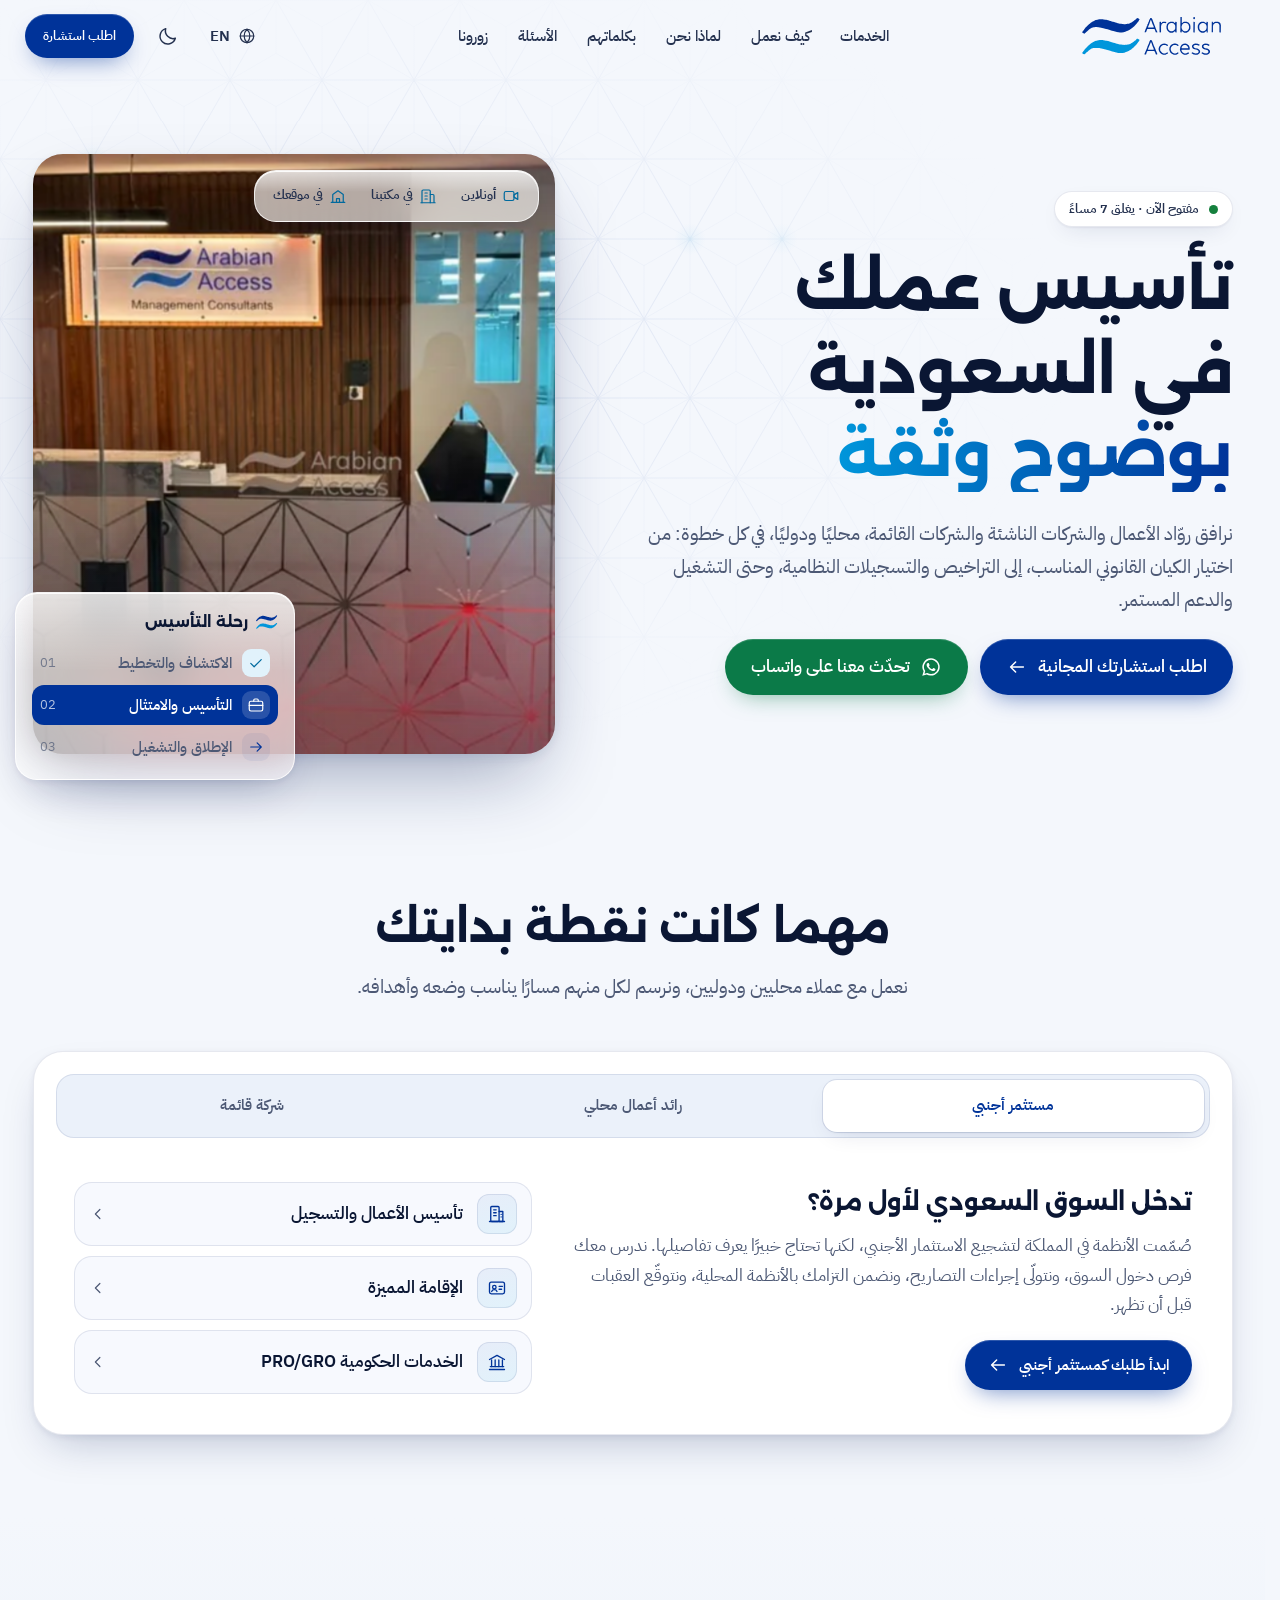
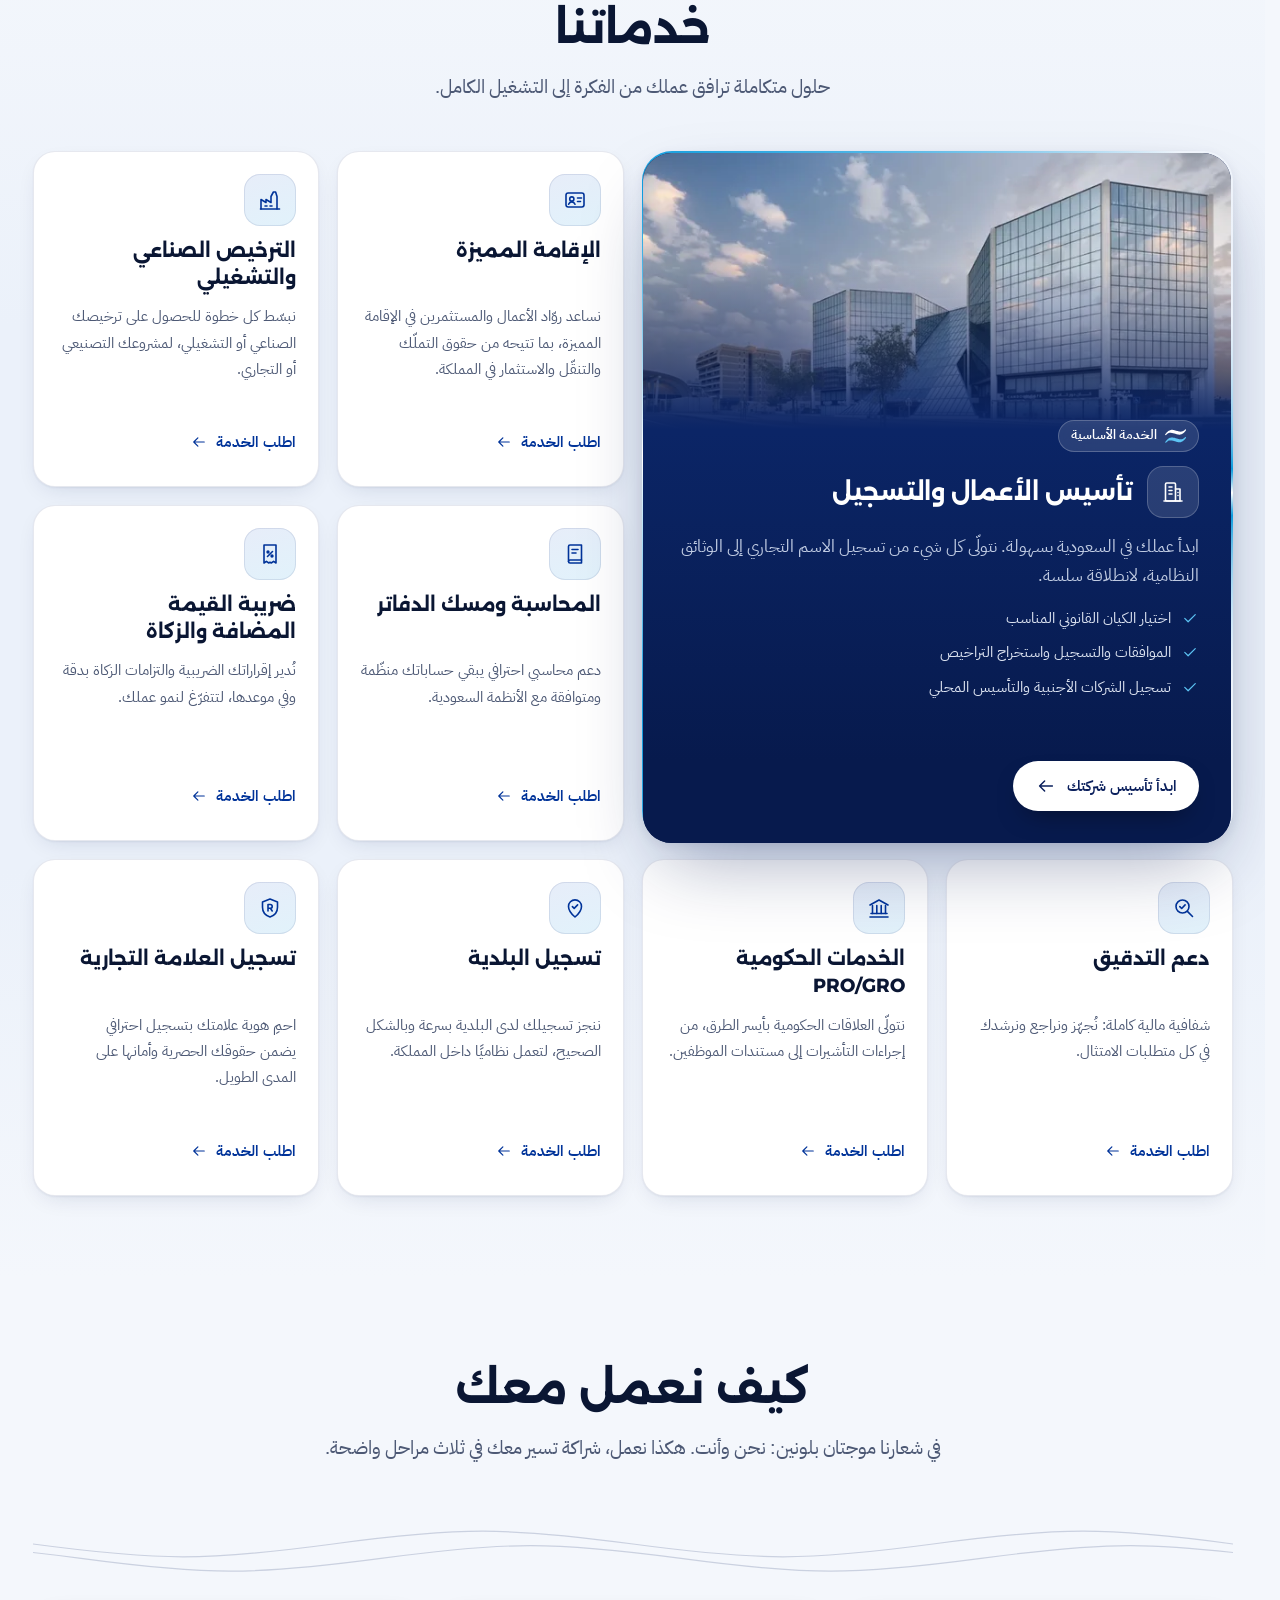
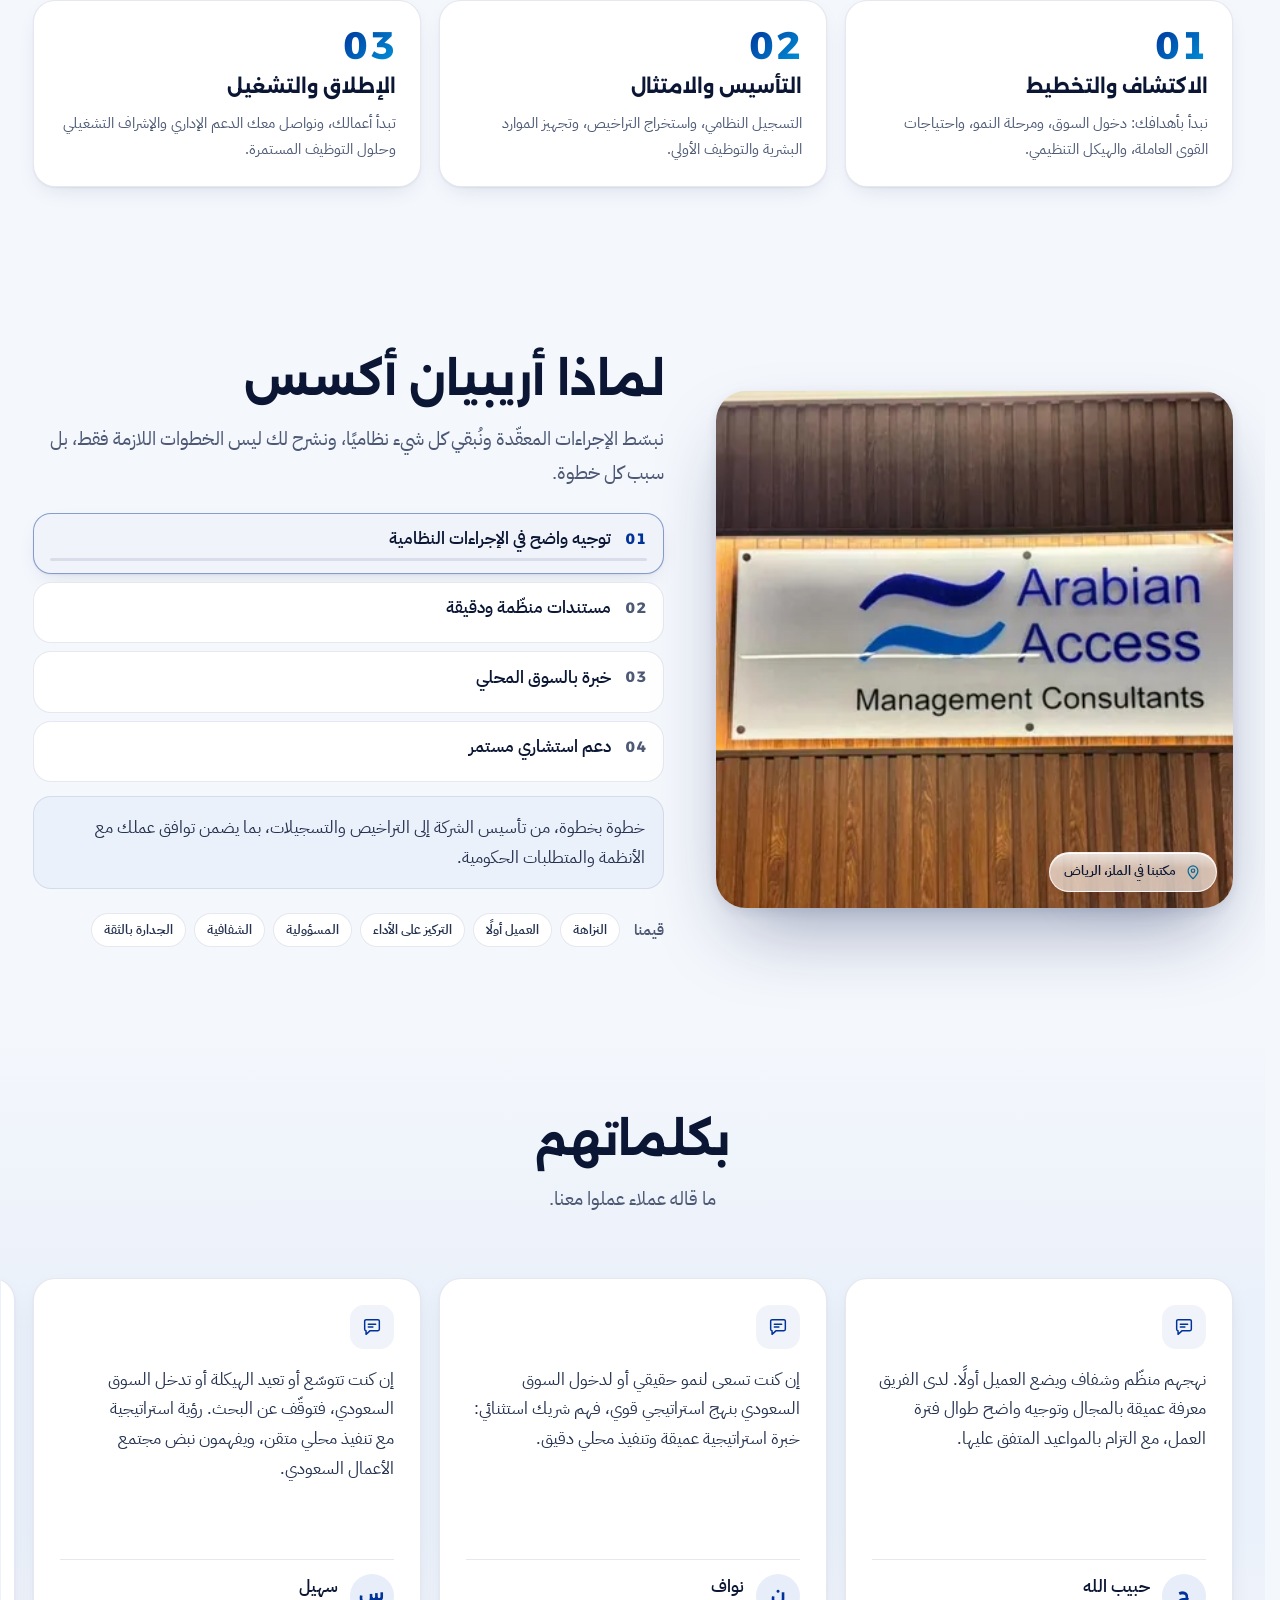
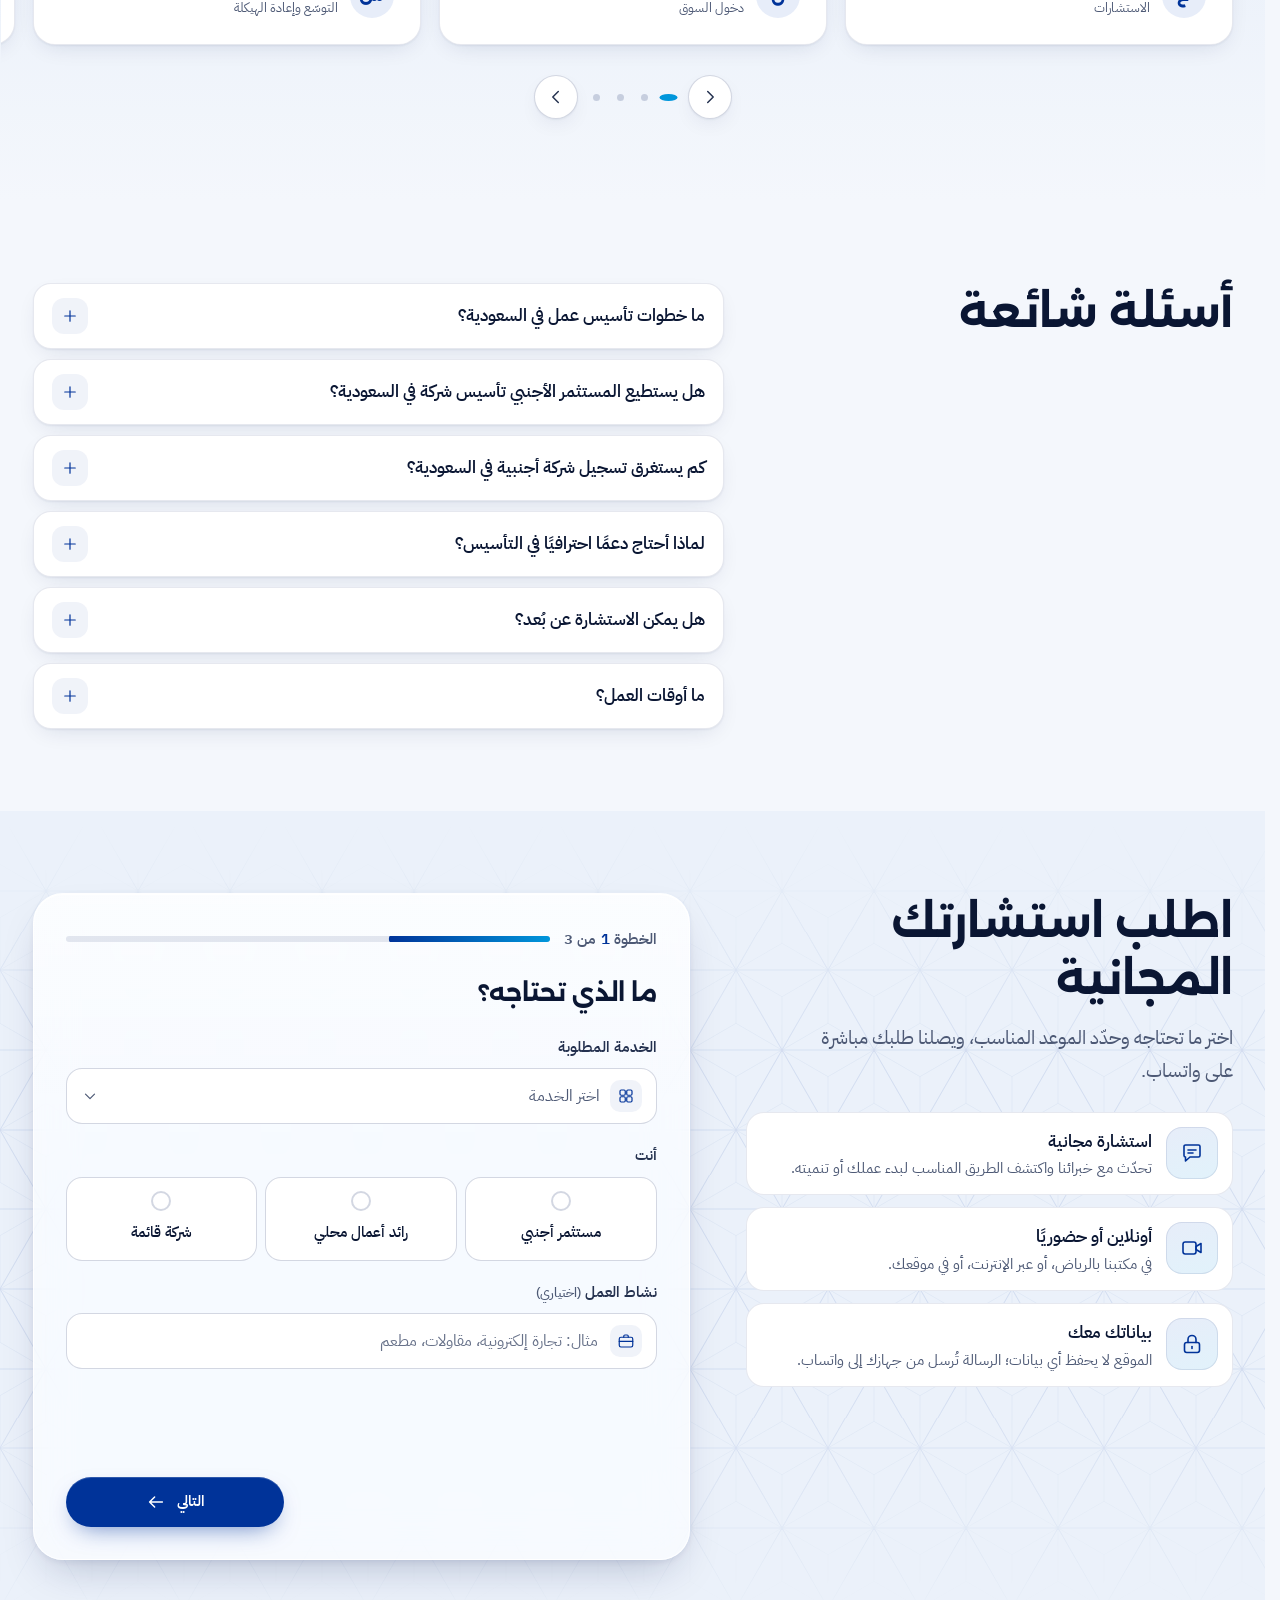
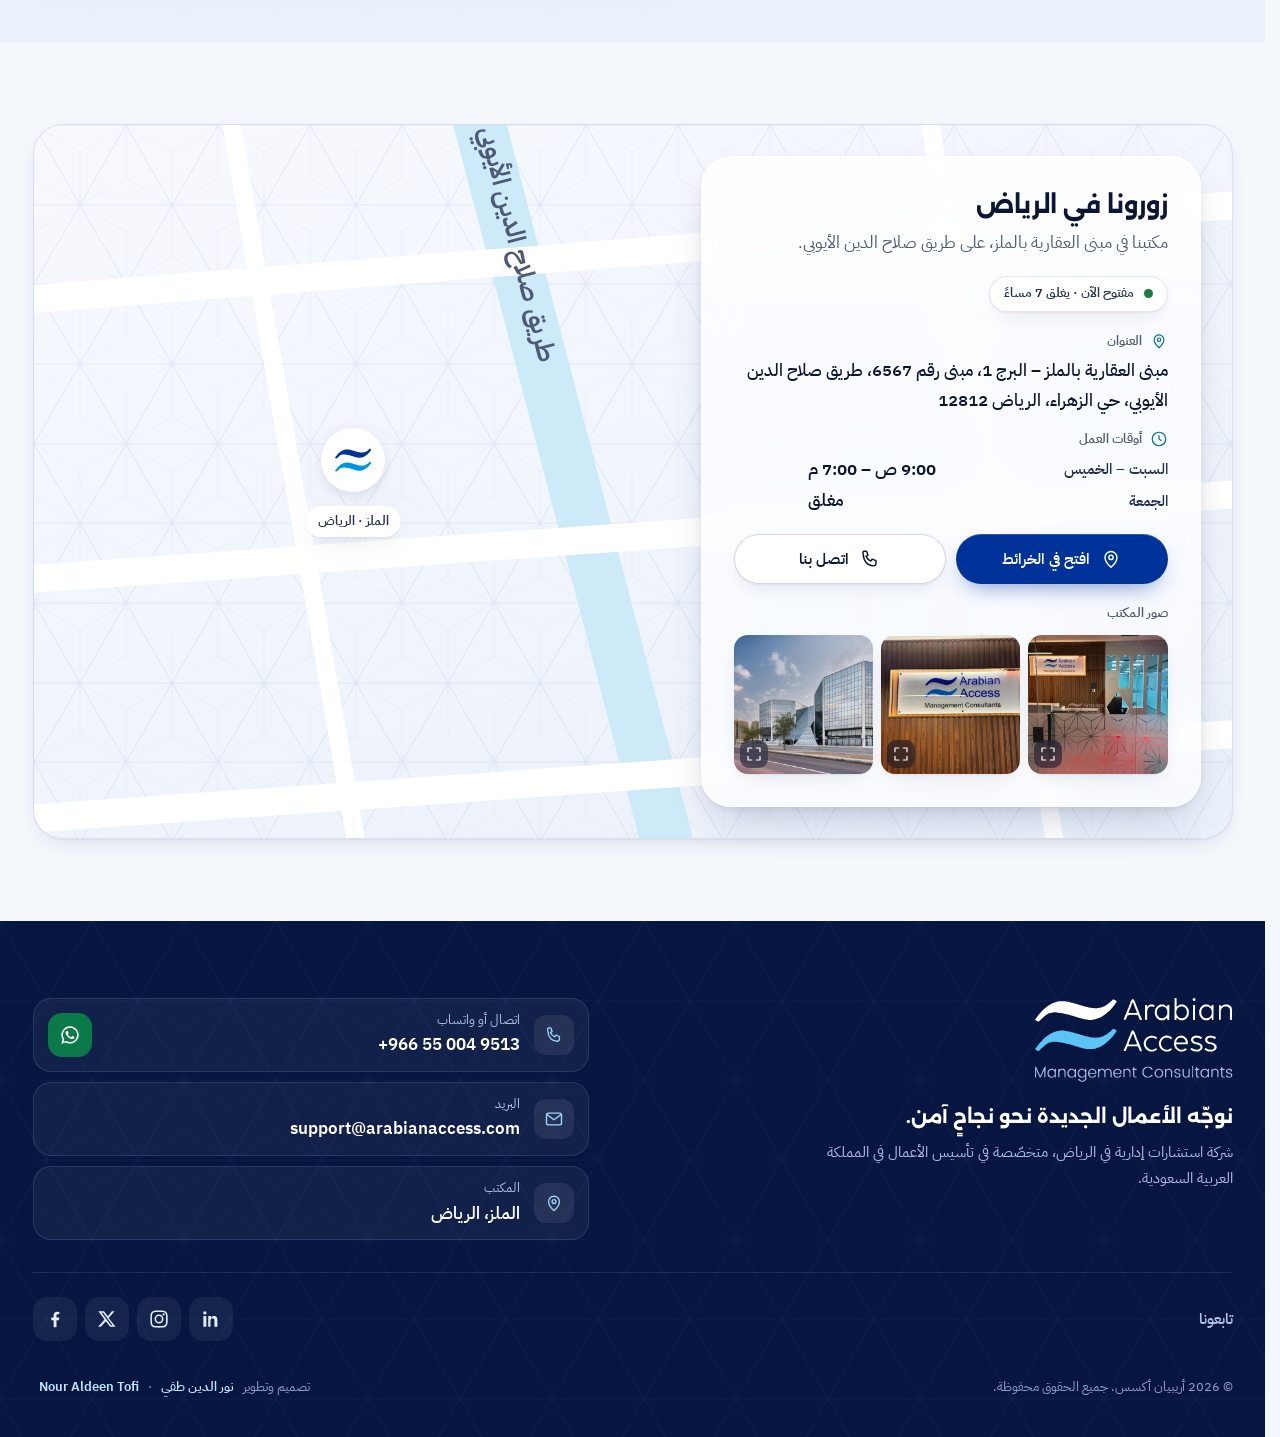
==== commit c972f18d: "Bump asset version (ar)" ====
--- a/index.html
+++ b/index.html
@@ -26,7 +26,7 @@
 <link rel="icon" href="assets/img/favicon.svg" type="image/svg+xml">
 <link rel="apple-touch-icon" href="assets/img/apple-touch-icon.png">
 <link rel="preload" href="assets/fonts/alexandria-arabic-700-normal.woff2" as="font" type="font/woff2" crossorigin><link rel="preload" href="assets/fonts/ibm-plex-sans-arabic-arabic-400-normal.woff2" as="font" type="font/woff2" crossorigin><link rel="preload" href="assets/fonts/ibm-plex-sans-arabic-arabic-500-normal.woff2" as="font" type="font/woff2" crossorigin><link rel="preload" href="assets/fonts/ibm-plex-sans-arabic-arabic-600-normal.woff2" as="font" type="font/woff2" crossorigin><link rel="preload" href="assets/fonts/ibm-plex-sans-arabic-latin-400-normal.woff2" as="font" type="font/woff2" crossorigin><link rel="preload" href="assets/fonts/ibm-plex-sans-arabic-latin-600-normal.woff2" as="font" type="font/woff2" crossorigin>
-<link rel="stylesheet" href="assets/style.css?v=1">
+<link rel="stylesheet" href="assets/style.css?v=2">
 <script>document.documentElement.classList.add("js");setTimeout(function(){if(!window.__aa)document.documentElement.classList.remove("js")},2500);
 (function(){try{var d=document.documentElement,t=localStorage.getItem("aa-theme");if(t==="dark"){d.setAttribute("data-theme","dark");}
 var l=localStorage.getItem("aa-lang"),me="ar";if(l&&l!==me&&!sessionStorage.getItem("aa-stay")&&!/[?&]stay/.test(location.search)){location.replace("en/"+location.hash);}}catch(e){}})();</script>
@@ -520,6 +520,6 @@
       <p class="maker">تصميم وتطوير <a href="https://nouraldeentofi.com" target="_blank" rel="noopener">نور الدين طفي</a> · <a href="https://nouraldeentofi.com" target="_blank" rel="noopener" lang="en" dir="ltr">Nour Aldeen Tofi</a></p>
     </div>
   </div>
-</footer><nav class="dock glass" aria-label="تنقّل سريع"><a class="dock__a" href="#hero" data-dock="hero"><svg class="ico" width="24" height="24" aria-hidden="true" focusable="false"><use href="#i-home"/></svg><span>الرئيسية</span></a><a class="dock__a" href="#services" data-dock="services"><svg class="ico" width="24" height="24" aria-hidden="true" focusable="false"><use href="#i-grid"/></svg><span>الخدمات</span></a><a class="dock__cta" href="#request" data-dock="request"><span class="dock__plus"><svg class="ico" width="24" height="24" aria-hidden="true" focusable="false"><use href="#i-calendar"/></svg></span><span>اطلب</span></a><a class="dock__a" href="#process" data-dock="process"><svg class="ico" width="24" height="24" aria-hidden="true" focusable="false"><use href="#i-route"/></svg><span>كيف نعمل</span></a><a class="dock__a dock__a--wa" href="https://wa.me/966550049513?text=%D8%A7%D9%84%D8%B3%D9%84%D8%A7%D9%85%20%D8%B9%D9%84%D9%8A%D9%83%D9%85%D8%8C%20%D8%A3%D8%B1%D8%BA%D8%A8%20%D9%81%D9%8A%20%D8%A7%D9%84%D8%A7%D8%B3%D8%AA%D9%81%D8%B3%D8%A7%D8%B1%20%D8%B9%D9%86%20%D8%AE%D8%AF%D9%85%D8%A7%D8%AA%D9%83%D9%85." target="_blank" rel="noopener"><svg class="ico" width="24" height="24" aria-hidden="true" focusable="false"><use href="#i-whatsapp"/></svg><span>واتساب</span></a></nav><div class="sheet" id="sheet" hidden><div class="sheet__bg" data-sheet-close></div><div class="sheet__panel glass" role="dialog" aria-modal="true" aria-labelledby="sheet-title"><div class="sheet__grip" aria-hidden="true"></div><div class="sheet__head"><p class="sheet__t" id="sheet-title"></p><button type="button" class="icon-btn" data-sheet-close aria-label="إغلاق"><svg class="ico" width="24" height="24" aria-hidden="true" focusable="false"><use href="#i-close"/></svg></button></div><div class="sheet__body"></div></div></div><script type="application/json" id="i18n">{"live": {"open": "مفتوح الآن · يغلق {close}", "closed": "مغلق الآن · يفتح {when} {open}", "today": "اليوم", "tomorrow": "غدًا", "static": "السبت – الخميس · 9 ص – 7 م"}, "wa": {"hello": "السلام عليكم، أرغب في طلب استشارة من أريبيان أكسس:", "service": "الخدمة", "type": "العميل", "activity": "النشاط", "mode": "طريقة الاستشارة", "when": "الموعد المفضّل", "name": "الاسم", "company": "الشركة", "city": "المدينة", "footer": "(أُرسل من موقع أريبيان أكسس)", "quick": "السلام عليكم، أرغب في الاستفسار عن خدماتكم."}, "wa_number": "966550049513", "types": {"foreign": "مستثمر أجنبي", "local": "رائد أعمال محلي", "company": "شركة قائمة"}, "err": "أكمل الحقول المطلوبة للمتابعة.", "months": ["يناير", "فبراير", "مارس", "أبريل", "مايو", "يونيو", "يوليو", "أغسطس", "سبتمبر", "أكتوبر", "نوفمبر", "ديسمبر"], "wd": ["الأحد", "الاثنين", "الثلاثاء", "الأربعاء", "الخميس", "الجمعة", "السبت"], "wdShort": ["أحد", "اثنين", "ثلاثاء", "أربعاء", "خميس", "جمعة", "سبت"], "openAt": "9 صباحًا", "closeAt": "7 مساءً", "prevMonth": "الشهر السابق", "nextMonth": "الشهر التالي", "hours": {"open": 9, "close": 19, "closed": [5]}}</script><script src="assets/site.js?v=1" defer></script>
+</footer><nav class="dock glass" aria-label="تنقّل سريع"><a class="dock__a" href="#hero" data-dock="hero"><svg class="ico" width="24" height="24" aria-hidden="true" focusable="false"><use href="#i-home"/></svg><span>الرئيسية</span></a><a class="dock__a" href="#services" data-dock="services"><svg class="ico" width="24" height="24" aria-hidden="true" focusable="false"><use href="#i-grid"/></svg><span>الخدمات</span></a><a class="dock__cta" href="#request" data-dock="request"><span class="dock__plus"><svg class="ico" width="24" height="24" aria-hidden="true" focusable="false"><use href="#i-calendar"/></svg></span><span>اطلب</span></a><a class="dock__a" href="#process" data-dock="process"><svg class="ico" width="24" height="24" aria-hidden="true" focusable="false"><use href="#i-route"/></svg><span>كيف نعمل</span></a><a class="dock__a dock__a--wa" href="https://wa.me/966550049513?text=%D8%A7%D9%84%D8%B3%D9%84%D8%A7%D9%85%20%D8%B9%D9%84%D9%8A%D9%83%D9%85%D8%8C%20%D8%A3%D8%B1%D8%BA%D8%A8%20%D9%81%D9%8A%20%D8%A7%D9%84%D8%A7%D8%B3%D8%AA%D9%81%D8%B3%D8%A7%D8%B1%20%D8%B9%D9%86%20%D8%AE%D8%AF%D9%85%D8%A7%D8%AA%D9%83%D9%85." target="_blank" rel="noopener"><svg class="ico" width="24" height="24" aria-hidden="true" focusable="false"><use href="#i-whatsapp"/></svg><span>واتساب</span></a></nav><div class="sheet" id="sheet" hidden><div class="sheet__bg" data-sheet-close></div><div class="sheet__panel glass" role="dialog" aria-modal="true" aria-labelledby="sheet-title"><div class="sheet__grip" aria-hidden="true"></div><div class="sheet__head"><p class="sheet__t" id="sheet-title"></p><button type="button" class="icon-btn" data-sheet-close aria-label="إغلاق"><svg class="ico" width="24" height="24" aria-hidden="true" focusable="false"><use href="#i-close"/></svg></button></div><div class="sheet__body"></div></div></div><script type="application/json" id="i18n">{"live": {"open": "مفتوح الآن · يغلق {close}", "closed": "مغلق الآن · يفتح {when} {open}", "today": "اليوم", "tomorrow": "غدًا", "static": "السبت – الخميس · 9 ص – 7 م"}, "wa": {"hello": "السلام عليكم، أرغب في طلب استشارة من أريبيان أكسس:", "service": "الخدمة", "type": "العميل", "activity": "النشاط", "mode": "طريقة الاستشارة", "when": "الموعد المفضّل", "name": "الاسم", "company": "الشركة", "city": "المدينة", "footer": "(أُرسل من موقع أريبيان أكسس)", "quick": "السلام عليكم، أرغب في الاستفسار عن خدماتكم."}, "wa_number": "966550049513", "types": {"foreign": "مستثمر أجنبي", "local": "رائد أعمال محلي", "company": "شركة قائمة"}, "err": "أكمل الحقول المطلوبة للمتابعة.", "months": ["يناير", "فبراير", "مارس", "أبريل", "مايو", "يونيو", "يوليو", "أغسطس", "سبتمبر", "أكتوبر", "نوفمبر", "ديسمبر"], "wd": ["الأحد", "الاثنين", "الثلاثاء", "الأربعاء", "الخميس", "الجمعة", "السبت"], "wdShort": ["أحد", "اثنين", "ثلاثاء", "أربعاء", "خميس", "جمعة", "سبت"], "openAt": "9 صباحًا", "closeAt": "7 مساءً", "prevMonth": "الشهر السابق", "nextMonth": "الشهر التالي", "hours": {"open": 9, "close": 19, "closed": [5]}}</script><script src="assets/site.js?v=2" defer></script>
 </body>
 </html>
--- a/assets/style.css
+++ b/assets/style.css
@@ -0,0 +1,842 @@
+/* Arabian Access — site styles
+   Concept: the two waves of the logo (company + client, moving together) over the star lattice
+   etched on the glass of their Riyadh reception. Light by default, moon switches to dark. */
+
+/* ---------------------------------------------------------------- fonts (self-hosted) */
+@font-face{font-family:"Alexandria";font-style:normal;font-weight:500;font-display:swap;src:url(fonts/alexandria-arabic-500-normal.woff2) format("woff2");unicode-range:U+0600-06FF,U+0750-077F,U+0870-088E,U+0890-0891,U+0897-08E1,U+08E3-08FF,U+200C-200E,U+2010-2011,U+204F,U+2E41,U+FB50-FDFF,U+FE70-FE74,U+FE76-FEFC}
+@font-face{font-family:"Alexandria";font-style:normal;font-weight:700;font-display:swap;src:url(fonts/alexandria-arabic-700-normal.woff2) format("woff2");unicode-range:U+0600-06FF,U+0750-077F,U+0870-088E,U+0890-0891,U+0897-08E1,U+08E3-08FF,U+200C-200E,U+2010-2011,U+204F,U+2E41,U+FB50-FDFF,U+FE70-FE74,U+FE76-FEFC}
+@font-face{font-family:"Alexandria";font-style:normal;font-weight:500;font-display:swap;src:url(fonts/alexandria-latin-500-normal.woff2) format("woff2");unicode-range:U+0000-00FF,U+0131,U+0152-0153,U+02BB-02BC,U+02C6,U+02DA,U+02DC,U+2000-206F,U+20AC,U+2122,U+2212,U+2215}
+@font-face{font-family:"Alexandria";font-style:normal;font-weight:700;font-display:swap;src:url(fonts/alexandria-latin-700-normal.woff2) format("woff2");unicode-range:U+0000-00FF,U+0131,U+0152-0153,U+02BB-02BC,U+02C6,U+02DA,U+02DC,U+2000-206F,U+20AC,U+2122,U+2212,U+2215}
+@font-face{font-family:"IBM Plex Sans Arabic";font-style:normal;font-weight:400;font-display:swap;src:url(fonts/ibm-plex-sans-arabic-arabic-400-normal.woff2) format("woff2");unicode-range:U+0600-06FF,U+0750-077F,U+0870-088E,U+0890-0891,U+0897-08E1,U+08E3-08FF,U+200C-200E,U+2010-2011,U+204F,U+2E41,U+FB50-FDFF,U+FE70-FE74,U+FE76-FEFC}
+@font-face{font-family:"IBM Plex Sans Arabic";font-style:normal;font-weight:500;font-display:swap;src:url(fonts/ibm-plex-sans-arabic-arabic-500-normal.woff2) format("woff2");unicode-range:U+0600-06FF,U+0750-077F,U+0870-088E,U+0890-0891,U+0897-08E1,U+08E3-08FF,U+200C-200E,U+2010-2011,U+204F,U+2E41,U+FB50-FDFF,U+FE70-FE74,U+FE76-FEFC}
+@font-face{font-family:"IBM Plex Sans Arabic";font-style:normal;font-weight:600;font-display:swap;src:url(fonts/ibm-plex-sans-arabic-arabic-600-normal.woff2) format("woff2");unicode-range:U+0600-06FF,U+0750-077F,U+0870-088E,U+0890-0891,U+0897-08E1,U+08E3-08FF,U+200C-200E,U+2010-2011,U+204F,U+2E41,U+FB50-FDFF,U+FE70-FE74,U+FE76-FEFC}
+@font-face{font-family:"IBM Plex Sans Arabic";font-style:normal;font-weight:400;font-display:swap;src:url(fonts/ibm-plex-sans-arabic-latin-400-normal.woff2) format("woff2");unicode-range:U+0000-00FF,U+0131,U+0152-0153,U+02BB-02BC,U+02C6,U+02DA,U+02DC,U+2000-206F,U+20AC,U+2122,U+2212,U+2215}
+@font-face{font-family:"IBM Plex Sans Arabic";font-style:normal;font-weight:500;font-display:swap;src:url(fonts/ibm-plex-sans-arabic-latin-500-normal.woff2) format("woff2");unicode-range:U+0000-00FF,U+0131,U+0152-0153,U+02BB-02BC,U+02C6,U+02DA,U+02DC,U+2000-206F,U+20AC,U+2122,U+2212,U+2215}
+@font-face{font-family:"IBM Plex Sans Arabic";font-style:normal;font-weight:600;font-display:swap;src:url(fonts/ibm-plex-sans-arabic-latin-600-normal.woff2) format("woff2");unicode-range:U+0000-00FF,U+0131,U+0152-0153,U+02BB-02BC,U+02C6,U+02DA,U+02DC,U+2000-206F,U+20AC,U+2122,U+2212,U+2215}
+@font-face{font-family:"Poppins";font-style:normal;font-weight:500;font-display:swap;src:url(fonts/poppins-latin-500-normal.woff2) format("woff2")}
+@font-face{font-family:"Poppins";font-style:normal;font-weight:600;font-display:swap;src:url(fonts/poppins-latin-600-normal.woff2) format("woff2")}
+/* metric-matched fallbacks so the swap doesn't move text */
+@font-face{font-family:"AA Fallback";src:local("Arial"),local("Helvetica"),local("Noto Sans");size-adjust:101%;ascent-override:100%;descent-override:42%;line-gap-override:0%}
+@font-face{font-family:"AA Fallback Head";src:local("Arial"),local("Helvetica"),local("Noto Sans");size-adjust:106%;ascent-override:96%;descent-override:30%;line-gap-override:0%}
+
+/* ---------------------------------------------------------------- tokens */
+:root{
+  --navy:#003399; --sky:#0096DB;
+  --bg:#F4F7FC; --bg-2:#EBF1FA; --surface:#FFFFFF; --surface-2:#F7F9FE;
+  --ink:#0A1633; --ink-2:#24314F; --muted:#4D5975;
+  --line:rgba(12,36,96,.10); --line-2:rgba(12,36,96,.18);
+  --brand:#003399; --brand-2:#0B43B5; --brand-ink:#FFFFFF; --brand-soft:#E7EDF9; --brand-tint:rgba(0,51,153,.06);
+  --accent:#0096DB; --accent-ink:#006A9E; --accent-soft:#E1F2FB;
+  --wa:#0B7A48; --wa-2:#096A3E;
+  --ok:#15803D; --warn:#B45309; --err:#B42318;
+  --deep:#071A4D; --deep-2:#0B2566;
+  --node:#0096DB; --lattice:rgba(0,51,153,.12);
+  --lg-w1:#003399; --lg-w2:#0096DB; --lg-txt:#003399; --lg-sub:#6D6E71;
+  --glass-bg:rgba(255,255,255,.64); --glass-solid:#FBFCFF; --glass-brd:rgba(255,255,255,.78); --glass-hi:rgba(255,255,255,.9);
+  --glass-sheen:linear-gradient(180deg,rgba(255,255,255,.55),rgba(255,255,255,0) 42%);
+  --shadow-1:0 1px 2px rgba(9,28,82,.06),0 8px 24px -10px rgba(9,28,82,.16);
+  --shadow-2:0 2px 6px rgba(9,28,82,.07),0 20px 44px -16px rgba(9,28,82,.26);
+  --shadow-3:0 4px 12px rgba(9,28,82,.09),0 36px 80px -22px rgba(9,28,82,.40);
+  --ring:0 0 0 3px rgba(0,150,219,.35);
+  --r-s:10px; --r-m:16px; --r-l:22px; --r-xl:30px;
+  --fh:"Alexandria","AA Fallback Head",system-ui,sans-serif;
+  --fb:"IBM Plex Sans Arabic","AA Fallback",system-ui,sans-serif;
+  --fs-xs:.8125rem; --fs-s:.9375rem; --fs-m:1.0625rem; --fs-l:1.1875rem;
+  --fs-xl:clamp(1.25rem,1.05rem + .8vw,1.5rem);
+  --fs-2xl:clamp(1.75rem,1.2rem + 2.3vw,2.75rem);
+  --fs-3xl:clamp(2.1rem,1.25rem + 3.9vw,4rem);
+  --lh:1.75; --lh-h:1.3;
+  --sec:clamp(56px,6.4vw,96px);
+  --gut:16px; --maxw:1200px; --hdr:72px;
+  --ease:cubic-bezier(.22,.8,.24,1); --spring:cubic-bezier(.2,.9,.25,1.08);
+  --dirx:-1;
+  interpolate-size:allow-keywords;
+  color-scheme:light;
+}
+html[lang="en"]{--fh:"Poppins","AA Fallback Head",system-ui,sans-serif;--lh:1.65;--lh-h:1.2;--dirx:1}
+:root[data-theme="dark"]{
+  --bg:#060E22; --bg-2:#0A1530; --surface:#0E1A38; --surface-2:#13224A;
+  --ink:#EAF0FB; --ink-2:#C9D4EB; --muted:#9DABC9;
+  --line:rgba(170,195,255,.10); --line-2:rgba(170,195,255,.20);
+  --brand:#2F5CE0; --brand-2:#3D69EE; --brand-soft:rgba(84,124,255,.16); --brand-tint:rgba(84,124,255,.08);
+  --accent:#3FB4EC; --accent-ink:#7CCBF2; --accent-soft:rgba(63,180,236,.14);
+  --wa:#0B7A48; --wa-2:#0A6B3F;
+  --ok:#34D27B; --warn:#F5B454; --err:#FF8A80;
+  --deep:#0A1840; --deep-2:#102358;
+  --node:#4BC0F5; --lattice:rgba(150,185,255,.10);
+  --lg-w1:#E6EDFB; --lg-w2:#3FB4EC; --lg-txt:#E6EDFB; --lg-sub:#9DABC9;
+  --glass-bg:rgba(14,26,58,.58); --glass-solid:#101D3F; --glass-brd:rgba(170,195,255,.12); --glass-hi:rgba(255,255,255,.08);
+  --glass-sheen:linear-gradient(180deg,rgba(255,255,255,.07),rgba(255,255,255,0) 40%);
+  --shadow-1:0 1px 2px rgba(0,0,0,.4),0 10px 26px -12px rgba(0,0,0,.55),inset 0 1px 0 rgba(255,255,255,.05);
+  --shadow-2:0 2px 6px rgba(0,0,0,.45),0 22px 48px -16px rgba(0,0,0,.65),inset 0 1px 0 rgba(255,255,255,.06);
+  --shadow-3:0 4px 14px rgba(0,0,0,.5),0 38px 84px -22px rgba(0,0,0,.75),inset 0 1px 0 rgba(255,255,255,.07);
+  color-scheme:dark;
+}
+
+/* ---------------------------------------------------------------- base */
+*,*::before,*::after{box-sizing:border-box}
+html{scroll-behavior:smooth;scrollbar-gutter:stable;-webkit-text-size-adjust:100%;text-size-adjust:100%;scroll-padding-top:calc(var(--hdr) + 12px)}
+body{margin:0;background:var(--bg);color:var(--ink);font-family:var(--fb);font-size:var(--fs-m);line-height:var(--lh);
+  -webkit-font-smoothing:antialiased;text-rendering:optimizeLegibility;overflow-x:clip;transition:background-color .4s,color .4s}
+img,svg{display:block;max-width:100%}
+img{height:auto}
+h1,h2,h3,h4{font-family:var(--fh);line-height:var(--lh-h);margin:0;font-weight:700;letter-spacing:0;color:var(--ink);text-wrap:balance}
+html[lang="en"] h1,html[lang="en"] h2,html[lang="en"] h3{font-weight:600;letter-spacing:-.015em}
+p{margin:0;text-wrap:pretty}
+ul,ol{margin:0;padding:0;list-style:none}
+a{color:inherit;text-decoration:none}
+a,a:hover,a:focus,a:visited,a:active,button,button:hover,button:focus{text-decoration:none}
+button{font:inherit;color:inherit;background:none;border:0;padding:0;cursor:pointer}
+a,button,input,summary,[role="option"],label{touch-action:manipulation;-webkit-tap-highlight-color:transparent}
+:focus{outline:none}
+:focus-visible{outline:2.5px solid var(--accent);outline-offset:3px;border-radius:12px}
+::selection{background:var(--accent-soft);color:var(--ink)}
+.ltr{unicode-bidi:isolate;direction:ltr;font-variant-numeric:tabular-nums}
+.sr-only{position:absolute!important;width:1px;height:1px;padding:0;margin:-1px;overflow:hidden;clip:rect(0,0,0,0);white-space:nowrap;border:0}
+.skip{position:fixed;inset-inline-start:12px;top:12px;z-index:200;background:var(--brand);color:#fff;padding:10px 16px;border-radius:12px;transform:translateY(-160%);transition:transform .3s var(--ease)}
+.skip:focus-visible{transform:none}
+.wrap{width:100%;max-width:calc(var(--maxw) + 2*var(--gut));margin-inline:auto;padding-inline:var(--gut)}
+@media (min-width:600px){:root{--gut:24px}}
+@media (min-width:1024px){:root{--gut:32px}}
+.ico{width:22px;height:22px;flex:none}
+.ico--s{width:18px;height:18px}
+[dir="rtl"] .ico--fwd{transform:scaleX(-1)}
+[dir="ltr"] .ico--back{transform:scaleX(-1)}
+[dir="rtl"] .ico--back{transform:none}
+.mark{width:auto;height:16px}
+.mark--s{height:14px}
+.logo .lg-w1,.mark .lg-w1{fill:var(--lg-w1)} .logo .lg-w2,.mark .lg-w2{fill:var(--lg-w2)}
+.logo .lg-txt{fill:var(--lg-txt)} .logo .lg-sub{fill:var(--lg-sub)}
+.logo,.logo path,.mark path{transition:fill .4s}
+
+/* ---------------------------------------------------------------- glass + surfaces */
+.glass{background:var(--glass-sheen),var(--glass-bg);-webkit-backdrop-filter:blur(20px) saturate(160%);backdrop-filter:blur(20px) saturate(160%);
+  border:1px solid var(--glass-brd);box-shadow:var(--shadow-2),inset 0 1px 0 var(--glass-hi)}
+@supports not ((backdrop-filter:blur(1px)) or (-webkit-backdrop-filter:blur(1px))){
+  .glass,.hdr__glass{background:var(--glass-solid)!important}
+}
+.card{background:var(--surface);border:1px solid var(--line);border-radius:var(--r-xl);box-shadow:var(--shadow-1)}
+.tile{display:inline-grid;place-items:center;width:52px;height:52px;border-radius:16px;flex:none;
+  background:linear-gradient(160deg,var(--brand-soft),var(--accent-soft));color:var(--brand);
+  box-shadow:inset 0 0 0 1px var(--line);transition:background .35s,color .35s,transform .35s var(--ease)}
+:root[data-theme="dark"] .tile{color:var(--accent-ink)}
+.tile .ico{width:24px;height:24px}
+.tile--s{width:40px;height:40px;border-radius:12px}
+.tile--s .ico{width:20px;height:20px}
+.tile--glass{background:rgba(255,255,255,.12);color:#fff;box-shadow:inset 0 0 0 1px rgba(255,255,255,.2)}
+
+/* ---------------------------------------------------------------- buttons */
+.btn{--h:50px;position:relative;display:inline-flex;align-items:center;justify-content:center;gap:10px;min-height:var(--h);padding:0 22px;
+  border-radius:999px;font-family:var(--fb);font-weight:600;font-size:var(--fs-s);line-height:1.25;white-space:normal;text-align:center;text-wrap:balance;max-width:100%;isolation:isolate;overflow:hidden;
+  transition:transform .25s var(--ease),box-shadow .3s,background-color .3s,color .3s,border-color .3s}
+.btn:active{transform:scale(.96)}
+.btn--sm{--h:44px;padding:0 18px;font-size:var(--fs-xs)}
+.btn--lg{--h:56px;padding:0 26px;font-size:var(--fs-m)}
+.btn--primary{background:var(--brand);color:var(--brand-ink);box-shadow:0 10px 24px -10px rgba(0,51,153,.6),inset 0 1px 0 rgba(255,255,255,.18)}
+.btn--wa{background:var(--wa);color:#fff;box-shadow:0 10px 24px -12px rgba(11,122,72,.6),inset 0 1px 0 rgba(255,255,255,.16)}
+.btn--ghost{background:var(--surface);color:var(--ink);border:1px solid var(--line-2);box-shadow:var(--shadow-1)}
+.btn--light{background:#fff;color:#0A1F5C;box-shadow:0 12px 26px -12px rgba(0,0,0,.5)}
+@media (hover:hover){
+  .btn--primary:hover{background:var(--brand-2);box-shadow:0 16px 30px -12px rgba(0,51,153,.65);transform:translateY(-2px)}
+  .btn--wa:hover{background:var(--wa-2);transform:translateY(-2px)}
+  .btn--ghost:hover{border-color:var(--brand);color:var(--brand);transform:translateY(-2px);box-shadow:var(--shadow-2)}
+  .btn--light:hover{transform:translateY(-2px)}
+  .btn:hover:active{transform:scale(.96)}
+}
+:root[data-theme="dark"] .btn--ghost:hover{color:var(--accent-ink);border-color:var(--accent)}
+.btn--shine::after{content:"";position:absolute;inset:-2px auto -2px 0;width:42%;z-index:-1;pointer-events:none;
+  background:linear-gradient(100deg,transparent,rgba(255,255,255,.38),transparent);transform:translateX(-140%) skewX(-18deg);animation:shine 5.2s var(--ease) infinite 1.6s}
+.btn--light.btn--shine::after{background:linear-gradient(100deg,transparent,rgba(0,150,219,.22),transparent)}
+@keyframes shine{0%,62%{transform:translateX(-140%) skewX(-18deg)}88%,100%{transform:translateX(360%) skewX(-18deg)}}
+.icon-btn{display:inline-grid;place-items:center;width:44px;height:44px;border-radius:14px;color:var(--ink-2);transition:background .25s,color .25s,transform .2s var(--ease)}
+.icon-btn:active{transform:scale(.92)}
+@media (hover:hover){.icon-btn:hover{background:var(--brand-tint);color:var(--brand)}}
+:root[data-theme="dark"] .icon-btn:hover{color:var(--accent-ink)}
+.chip-btn{display:inline-flex;align-items:center;gap:6px;height:44px;padding:0 12px;border-radius:14px;font-weight:600;font-size:var(--fs-s);color:var(--ink-2);transition:background .25s,color .25s,transform .2s var(--ease)}
+.chip-btn:active{transform:scale(.94)}
+@media (hover:hover){.chip-btn:hover{background:var(--brand-tint);color:var(--brand)}}
+:root[data-theme="dark"] .chip-btn:hover{color:var(--accent-ink)}
+.lang-btn{width:76px;justify-content:center;padding:0}
+.lang-btn span{min-width:1.6em;text-align:center}
+.theme-btn .ico--sun{display:none}
+:root[data-theme="dark"] .theme-btn .ico--sun{display:block}
+:root[data-theme="dark"] .theme-btn .ico--moon{display:none}
+
+/* ---------------------------------------------------------------- progress + header */
+.progress{position:fixed;inset:0 0 auto 0;height:3px;z-index:120;pointer-events:none}
+.progress span{display:block;height:100%;background:linear-gradient(90deg,var(--navy),var(--sky));transform-origin:var(--po,left) center;transform:scaleX(var(--sp,0))}
+[dir="rtl"] .progress span{--po:right}
+.hdr{position:fixed;inset:0 0 auto 0;z-index:100;height:calc(var(--hdr) + env(safe-area-inset-top));padding-top:env(safe-area-inset-top);
+  transition:transform .45s var(--ease)}
+.hdr.is-hidden{transform:translateY(-110%)}
+.hdr__glass{position:absolute;inset:0;opacity:0;transition:opacity .4s;background:var(--glass-sheen),var(--glass-bg);
+  -webkit-backdrop-filter:blur(18px) saturate(160%);backdrop-filter:blur(18px) saturate(160%);border-bottom:1px solid var(--line);box-shadow:var(--shadow-1)}
+.hdr.is-scrolled .hdr__glass{opacity:1}
+.hdr__in{position:relative;height:var(--hdr);display:flex;align-items:center;gap:16px}
+.brand{display:flex;align-items:center;height:48px;padding-inline:4px;border-radius:12px;flex:none}
+.brand__logo{height:38px;width:auto;transform-origin:var(--bo,left) center;transition:transform .45s var(--ease)}
+[dir="rtl"] .brand__logo{--bo:right}
+.hdr.is-scrolled .brand__logo{transform:scale(.88)}
+.nav{display:none;flex:1;justify-content:center;gap:2px}
+.nav a{position:relative;padding:10px 14px;border-radius:12px;font-weight:500;font-size:var(--fs-s);color:var(--ink-2);transition:color .25s,background .25s}
+.nav a.is-on{color:var(--brand);background:var(--brand-tint)}
+:root[data-theme="dark"] .nav a.is-on{color:var(--accent-ink)}
+@media (hover:hover){.nav a:hover{color:var(--brand);background:var(--brand-tint)}:root[data-theme="dark"] .nav a:hover{color:var(--accent-ink)}}
+.hdr__act{display:flex;align-items:center;gap:4px;margin-inline-start:auto}
+.hdr__cta{display:none;margin-inline-start:8px}
+@media (min-width:1024px){.nav{display:flex}.hdr__cta{display:inline-flex}.hdr__act{margin-inline-start:0}}
+@media (max-width:420px){.brand__logo{height:32px}}
+
+/* ---------------------------------------------------------------- reveal */
+.js .rv{opacity:0;transform:translateY(20px);transition:opacity .8s var(--ease) calc(var(--i,0)*90ms),transform .9s var(--ease) calc(var(--i,0)*90ms)}
+.js .sec__head.rv{transform:translateX(calc(-28px * var(--dirx)))}
+.js .rv.in{opacity:1;transform:none}
+
+/* ---------------------------------------------------------------- hero */
+.hero{position:relative;padding-top:calc(var(--hdr) + env(safe-area-inset-top) + 40px);padding-bottom:clamp(56px,7vw,96px);overflow:clip;isolation:isolate}
+.hero__bg{position:absolute;inset:0;z-index:-1;pointer-events:none;overflow:hidden}
+.hero__bg::after{content:"";position:absolute;inset:0;background:radial-gradient(70% 60% at var(--gx,30%) 40%,transparent,var(--bg) 78%)}
+.lattice{position:absolute;inset:0;background-color:var(--lattice);
+  -webkit-mask:url(img/lattice.svg) 0 0/92px 159.35px repeat;mask:url(img/lattice.svg) 0 0/92px 159.35px repeat}
+.hero .lattice{clip-path:circle(0% at var(--gx,30%) 45%);animation:latIn 2.6s var(--ease) .15s forwards}
+[dir="ltr"] .hero{--gx:70%}
+@keyframes latIn{to{clip-path:circle(140% at var(--gx,30%) 45%)}}
+.routes{position:absolute;top:0;left:0;max-width:none;overflow:visible}
+.route{fill:none;stroke:var(--node);stroke-width:1.6;stroke-linecap:round;stroke-dasharray:54px calc(var(--len)*1px + 60px);stroke-dashoffset:54px;opacity:.5;
+  animation:route var(--du,8s) linear infinite;animation-delay:var(--dl,0s)}
+@keyframes route{from{stroke-dashoffset:54px}to{stroke-dashoffset:calc(var(--len)*-1px)}}
+.node{fill:url(#ng);transform-box:fill-box;transform-origin:center;animation:node 6s ease-in-out infinite;animation-delay:var(--dl,0s);opacity:.2}
+@keyframes node{0%,100%{opacity:.15;transform:scale(.6)}50%{opacity:.95;transform:scale(1)}}
+.ribbons{position:absolute;inset-inline-start:0;bottom:-30px;width:200%;max-width:none;height:300px;animation:flow 46s linear infinite}
+[dir="rtl"] .ribbons{left:auto;right:0;animation-name:flowR}
+@keyframes flow{to{transform:translateX(-50%)}}
+@keyframes flowR{to{transform:translateX(50%)}}
+.rb path{fill:none;stroke-width:1.3;vector-effect:non-scaling-stroke}
+.rb--navy path{stroke:var(--navy)} .rb--sky path{stroke:var(--sky)}
+.rb--navy{opacity:.22} .rb--sky{opacity:.32}
+:root[data-theme="dark"] .rb--navy path{stroke:#7EA0FF} :root[data-theme="dark"] .rb--navy{opacity:.28}
+.hero__grid{display:grid;gap:28px;grid-template-columns:minmax(0,1fr);grid-template-areas:"media" "copy"}
+.hero__media{grid-area:media;position:relative}
+.hero__copy{grid-area:copy;display:flex;flex-direction:column;gap:22px}
+.hero__photo{margin:0;position:relative;overflow:hidden;border-radius:var(--r-xl);aspect-ratio:4/3;box-shadow:var(--shadow-3);background:var(--bg-2)}
+.hero__photo img{width:100%;height:100%;object-fit:cover;object-position:28% 50%}
+.kb{transform-origin:30% 40%;animation:kbIn 1.6s var(--ease) both,kb 26s ease-in-out 1.6s infinite alternate}
+@keyframes kbIn{from{transform:scale(1.14);opacity:.4}to{transform:scale(1.06);opacity:1}}
+@keyframes kb{from{transform:scale(1.06) translate(0,0)}to{transform:scale(1.15) translate(-2%,-1.5%)}}
+.hero__photo::after{content:"";position:absolute;inset:0;background:linear-gradient(180deg,rgba(4,14,44,0) 45%,rgba(4,14,44,.28));pointer-events:none}
+.hero__title{font-size:var(--fs-3xl)}
+.hero__title em{font-style:normal;background:linear-gradient(90deg,var(--brand),var(--accent));-webkit-background-clip:text;background-clip:text;color:transparent}
+[dir="rtl"] .hero__title em{background:linear-gradient(270deg,var(--brand),var(--accent));-webkit-background-clip:text;background-clip:text}
+:root[data-theme="dark"] .hero__title em{background-image:linear-gradient(90deg,#9DB7FF,var(--accent))}
+.hero__lead{font-size:var(--fs-l);color:var(--muted);max-width:40em}
+.hero__cta{display:flex;flex-wrap:wrap;gap:12px}
+.hero__head{display:flex;flex-direction:column;align-items:flex-start;gap:18px}
+.live{display:inline-flex;align-items:center;gap:10px;height:36px;padding:0 14px;border-radius:999px;font-size:var(--fs-xs);font-weight:600;white-space:nowrap;
+  background:var(--surface);color:var(--ink-2);border:1px solid var(--line);box-shadow:var(--shadow-1)}
+.live__dot{width:9px;height:9px;border-radius:50%;background:var(--muted);flex:none;position:relative}
+.live.is-open .live__dot{background:var(--ok)}
+.live.is-open .live__dot::after{content:"";position:absolute;inset:-5px;border-radius:50%;border:2px solid var(--ok);opacity:0;animation:ping 2.4s var(--ease) infinite}
+.live.is-closed .live__dot{background:var(--warn)}
+@keyframes ping{0%{transform:scale(.5);opacity:.8}100%{transform:scale(1.6);opacity:0}}
+.float{position:absolute;border-radius:var(--r-l);color:var(--ink)}
+.float--journey{inset-inline-end:-18px;bottom:-26px;width:min(280px,72%);padding:16px 16px 12px;animation:bob 7s ease-in-out infinite}
+.float--modes{inset-inline-start:16px;top:16px;padding:8px;animation:bob 8s ease-in-out -3s infinite}
+@keyframes bob{0%,100%{transform:translateY(0)}50%{transform:translateY(-8px)}}
+.jr__h{display:flex;align-items:center;gap:8px;font-family:var(--fh);font-weight:700;font-size:var(--fs-s);margin-bottom:8px}
+.jr{position:relative;display:grid;gap:2px}
+.jr__row{display:flex;align-items:center;gap:10px;height:40px;padding:0 8px;border-radius:12px;font-size:var(--fs-s);color:var(--muted);transition:background .5s,color .5s}
+.jr__ic{position:relative;display:grid;place-items:center;width:28px;height:28px;border-radius:9px;background:var(--brand-tint);color:var(--brand);flex:none;transition:background .5s,color .5s}
+:root[data-theme="dark"] .jr__ic{color:var(--accent-ink)}
+.jr__ic .ico{grid-area:1/1;transition:opacity .4s,transform .4s var(--spring)}
+.jr__ok{opacity:0;transform:scale(.4)}
+.jr__t{flex:1;font-weight:500}
+.jr__n{font-size:var(--fs-xs);opacity:.7}
+.jr__row.is-on{background:var(--brand);color:#fff}
+.jr__row.is-on .jr__ic{background:rgba(255,255,255,.16);color:#fff}
+.jr__row.is-done .jr__ic{background:var(--accent-soft);color:var(--accent-ink)}
+.jr__row.is-done .jr__ic .ico:first-child{opacity:0;transform:scale(.4)}
+.jr__row.is-done .jr__ok{opacity:1;transform:none}
+.modes{display:flex;gap:4px}
+.modes li{display:flex;align-items:center;gap:6px;height:34px;padding:0 10px;border-radius:10px;font-size:var(--fs-xs);font-weight:600;color:var(--ink-2);white-space:nowrap}
+.modes li .ico{color:var(--accent-ink)}
+.quick{display:grid;grid-template-columns:repeat(4,minmax(0,1fr));gap:8px}
+.quick__a{display:flex;flex-direction:column;align-items:center;justify-content:center;gap:6px;min-height:72px;border-radius:18px;background:var(--surface);
+  border:1px solid var(--line);box-shadow:var(--shadow-1);font-size:var(--fs-xs);font-weight:600;color:var(--ink-2);transition:transform .2s var(--ease),border-color .25s,color .25s}
+.quick__a .ico{color:var(--brand)}
+:root[data-theme="dark"] .quick__a .ico{color:var(--accent-ink)}
+.quick__a--wa .ico{color:var(--wa)}
+:root[data-theme="dark"] .quick__a--wa .ico{color:#3ED08A}
+.quick__a:active{transform:scale(.95)}
+@media (min-width:761px){.quick{display:none}}
+
+@media (min-width:1024px){
+  .hero{padding-top:calc(var(--hdr) + 40px);padding-bottom:64px;min-height:min(100svh,860px);display:flex;align-items:center}
+  .hero > .wrap{width:100%}
+  .hero__grid{grid-template-columns:1.08fr .92fr;grid-template-areas:"copy media";align-items:center;gap:clamp(40px,5vw,80px)}
+  .hero__photo{aspect-ratio:4/4.6}
+  .hero__photo img{object-position:24% 50%}
+}
+@media (min-width:761px) and (max-width:1023px){
+  .hero__photo{aspect-ratio:16/10}
+  .hero__copy{align-items:flex-start}
+}
+/* phone: big image, title over it */
+@media (max-width:760px){
+  .hero{padding-top:calc(var(--hdr) + env(safe-area-inset-top));padding-bottom:28px}
+  .hero__grid{display:grid;grid-template-areas:none;grid-template-columns:minmax(0,1fr);grid-template-rows:minmax(150px,1fr) auto;gap:0;padding-inline:0}
+  .hero__media{grid-row:1/3;grid-column:1;margin-inline:0;min-height:clamp(380px,60svh,560px)}
+  .hero__photo{position:absolute;inset:0;aspect-ratio:auto;border-radius:0 0 30px 30px;box-shadow:var(--shadow-2)}
+  .hero__photo::after{background:linear-gradient(180deg,rgba(4,14,44,.05) 0%,rgba(4,14,44,.08) 35%,rgba(4,14,44,.78) 82%,rgba(4,14,44,.9))}
+  .hero__photo img{object-position:22% 50%}
+  .hero__copy{display:contents}
+  .hero__head{grid-row:2;grid-column:1;z-index:2;padding:0 var(--gut) 26px;gap:14px}
+  .hero__title{color:#fff;font-size:clamp(1.9rem,8.4vw,2.6rem);text-shadow:0 2px 24px rgba(0,0,0,.25)}
+  .hero__title em{background-image:linear-gradient(90deg,#BFE6FF,#fff)}
+  [dir="rtl"] .hero__title em{background-image:linear-gradient(270deg,#BFE6FF,#fff)}
+  .live--hero{background:rgba(255,255,255,.16);color:#fff;border-color:rgba(255,255,255,.28);box-shadow:none;-webkit-backdrop-filter:blur(14px);backdrop-filter:blur(14px)}
+  .hero__lead,.hero__cta,.hero__copy > .rv:last-child{padding-inline:var(--gut)}
+  .hero__cta{order:3;margin-top:18px;flex-direction:column}
+  .hero__cta .btn--wa{display:none}
+  .hero__copy > .rv:last-child{order:4}
+  .hero__lead{order:5;margin-top:22px;font-size:var(--fs-m)}
+  .hero__cta .btn{width:100%}
+  .hero__copy > .rv:last-child{margin-top:16px}
+  .float--journey{display:none}
+  .float--modes{inset-inline-start:var(--gut);top:14px;padding:6px}
+  .modes li{height:30px;padding:0 8px}
+  .hero__bg{display:none}
+}
+@media (max-width:360px){.modes li span{font-size:.75rem}.modes li{padding:0 6px;gap:4px}}
+@media (max-width:374px){html[lang="en"] .float--modes{display:none}}
+@media (max-width:339px){.float--modes{display:none}}
+
+/* ---------------------------------------------------------------- sections */
+.sec{position:relative;padding-block:var(--sec)}
+.sec__head{max-width:740px;margin:0 auto clamp(28px,4vw,48px);text-align:center;display:grid;gap:14px}
+.sec__head h2{font-size:var(--fs-2xl)}
+.sec__head p{color:var(--muted);font-size:var(--fs-l)}
+.sec__head--start{text-align:start;margin-inline:0}
+.sec--aud{padding-top:clamp(24px,3vw,48px)}
+
+/* audience */
+.aud{padding:clamp(14px,2vw,22px);border-radius:var(--r-xl);background:var(--surface);border:1px solid var(--line);box-shadow:var(--shadow-2)}
+.seg{position:relative;display:grid;grid-template-columns:repeat(3,1fr);padding:5px;border-radius:18px;background:var(--bg-2);border:1px solid var(--line);isolation:isolate}
+.seg__ind{position:absolute;z-index:-1;top:5px;bottom:5px;inset-inline-start:5px;width:calc((100% - 10px)/3);border-radius:14px;background:var(--surface);
+  box-shadow:var(--shadow-1),0 0 0 1px var(--line);transform:translateX(calc(var(--seg-i,0) * 100% * var(--dirx) * -1));transition:transform .5s var(--spring)}
+[dir="ltr"] .seg__ind{transform:translateX(calc(var(--seg-i,0) * 100%))}
+[dir="rtl"] .seg__ind{transform:translateX(calc(var(--seg-i,0) * -100%))}
+.seg__b{min-height:52px;padding:6px 10px;border-radius:14px;font-weight:600;font-size:var(--fs-s);line-height:1.3;color:var(--muted);transition:color .3s}
+.seg__b[aria-selected="true"]{color:var(--brand)}
+:root[data-theme="dark"] .seg__b[aria-selected="true"]{color:var(--ink)}
+@media (hover:hover){.seg__b:hover{color:var(--ink)}}
+.seg__b:active{transform:scale(.97)}
+.aud__stack{display:grid;margin-top:clamp(16px,2.4vw,26px)}
+.aud__panel{grid-area:1/1;display:grid;gap:22px;padding:clamp(6px,1.6vw,18px);opacity:0;visibility:hidden;transform:translateY(10px);
+  transition:opacity .45s var(--ease),transform .55s var(--ease),visibility 0s .55s}
+.aud__panel.is-on{opacity:1;visibility:visible;transform:none;transition:opacity .5s var(--ease) .05s,transform .6s var(--ease) .05s,visibility 0s}
+.aud__text{display:flex;flex-direction:column;align-items:flex-start;gap:14px}
+.aud__text h3{font-size:var(--fs-xl)}
+.aud__text p{color:var(--muted)}
+.aud__text .btn{margin-top:6px}
+.aud__list{display:grid;gap:10px;align-content:start}
+.aud__svc{display:flex;align-items:center;gap:14px;min-height:64px;padding:10px 14px;border-radius:18px;background:var(--surface-2);border:1px solid var(--line);
+  font-weight:600;transition:transform .3s var(--ease),border-color .3s,background .3s,box-shadow .3s}
+.aud__svc > span:nth-child(2){flex:1}
+.aud__svc > .ico{color:var(--muted);transition:transform .3s var(--ease)}
+.aud__svc:active{transform:scale(.98)}
+@media (hover:hover){.aud__svc:hover{border-color:var(--brand);background:var(--surface);box-shadow:var(--shadow-1);transform:translateY(-2px)}
+  .aud__svc:hover > .ico{transform:translateX(calc(4px * var(--dirx)));color:var(--brand)}
+  [dir="rtl"] .aud__svc:hover > .ico{transform:scaleX(-1) translateX(4px)}}
+@media (min-width:880px){.aud__panel{grid-template-columns:1.15fr .85fr;gap:40px;align-items:center}}
+@media (max-width:480px){.seg__b{font-size:.875rem;padding:6px}}
+
+/* services */
+.sec--svc{background:linear-gradient(180deg,transparent,var(--bg-2) 30%,var(--bg-2) 70%,transparent)}
+.svc-grid{display:grid;grid-template-columns:minmax(0,1fr);gap:18px}
+.feat{position:relative;border-radius:var(--r-xl);color:#fff;isolation:isolate;box-shadow:var(--shadow-3)}
+.feat__border{position:absolute;inset:0;border-radius:inherit;overflow:hidden;z-index:-1}
+.feat__border::before{content:"";position:absolute;inset:-60%;background:conic-gradient(from 0deg,transparent 0 55%,rgba(0,150,219,.95) 70%,#fff 76%,rgba(0,150,219,.95) 82%,transparent 95%);
+  animation:spin 9s linear infinite}
+@keyframes spin{to{transform:rotate(1turn)}}
+.feat__in{position:relative;height:100%;margin:1.5px;border-radius:calc(var(--r-xl) - 1.5px);overflow:hidden;background:var(--deep);display:flex;flex-direction:column}
+.feat__in::after{content:"";position:absolute;inset:0;pointer-events:none;background:linear-gradient(105deg,transparent 35%,rgba(255,255,255,.10) 48%,transparent 60%);transform:translateX(-120%);animation:sweep 8s var(--ease) infinite 2s}
+@keyframes sweep{0%,60%{transform:translateX(-120%)}90%,100%{transform:translateX(120%)}}
+.feat__img{margin:0;position:relative;aspect-ratio:16/9;overflow:hidden}
+.feat__img::after{content:"";position:absolute;inset:0 0 -2px 0;background:linear-gradient(180deg,rgba(11,37,102,0) 40%,var(--deep-2) 98%)}
+.feat__pic{width:100%;height:100%;object-fit:cover;object-position:60% 40%;animation:slowzoom 24s ease-in-out infinite alternate}
+@keyframes slowzoom{from{transform:scale(1.02)}to{transform:scale(1.14)}}
+.feat__body{position:relative;display:flex;flex-direction:column;align-items:flex-start;gap:14px;margin-top:-1px;padding:4px clamp(20px,2.6vw,32px) clamp(22px,2.6vw,32px);flex:1;background:linear-gradient(180deg,var(--deep-2),var(--deep) 80%)}
+.feat__badge{display:inline-flex;align-items:center;gap:8px;height:32px;padding:0 12px;margin-top:-16px;border-radius:999px;font-size:var(--fs-xs);font-weight:600;
+  background:rgba(255,255,255,.12);border:1px solid rgba(255,255,255,.22);-webkit-backdrop-filter:blur(12px);backdrop-filter:blur(12px)}
+.feat__badge .lg-w1{fill:#fff}.feat__badge .lg-w2{fill:#5CC4F4}
+.feat__t{display:flex;align-items:center;gap:14px;color:#fff;font-size:var(--fs-xl)}
+.feat__d{color:rgba(232,240,255,.82)}
+.feat__pts{display:grid;gap:8px;margin-bottom:6px}
+.feat__pts li{display:flex;gap:10px;align-items:flex-start;color:rgba(240,245,255,.92);font-size:var(--fs-s)}
+.feat__pts .ico{color:#5CC4F4;margin-top:4px}
+.feat .btn{margin-top:auto}
+.svc-row{display:grid;gap:18px}
+.svc{display:flex;flex-direction:column;align-items:flex-start;gap:12px;padding:22px;border-radius:var(--r-l);background:var(--surface);border:1px solid var(--line);box-shadow:var(--shadow-1);
+  transition:transform .4s var(--ease),box-shadow .4s,border-color .4s,background-color .4s}
+.svc__t{font-size:var(--fs-l);line-height:1.4;min-height:2.8em}
+.svc__d{color:var(--muted);font-size:var(--fs-s);display:-webkit-box;-webkit-line-clamp:4;-webkit-box-orient:vertical;overflow:hidden;min-height:calc(4 * 1.75em)}
+html[lang="en"] .svc__d{min-height:calc(4 * 1.65em)}
+.svc__a{margin-top:auto;display:inline-flex;align-items:center;gap:8px;min-height:44px;padding:0 14px;margin-inline-start:-14px;border-radius:999px;font-weight:600;font-size:var(--fs-s);color:var(--brand);transition:background .3s,gap .3s}
+:root[data-theme="dark"] .svc__a{color:var(--accent-ink)}
+.svc__a:active{transform:scale(.96)}
+@media (hover:hover){
+  .svc:hover{transform:translateY(-6px);box-shadow:var(--shadow-2);border-color:color-mix(in srgb,var(--brand) 40%,transparent)}
+  .svc:hover .tile{background:var(--brand);color:#fff;transform:scale(1.04)}
+  .svc__a:hover{background:var(--brand-tint);gap:12px}
+}
+.dots{display:none;justify-content:center;gap:6px;margin-top:16px}
+.dot{width:18px;height:18px;display:grid;place-items:center}
+.dot::before{content:"";width:7px;height:7px;border-radius:99px;background:var(--line-2);transition:transform .35s var(--ease),background .35s}
+.dot[hidden]{display:none}
+.dot.is-on::before{background:var(--brand);transform:scaleX(2.6)}
+:root[data-theme="dark"] .dot[hidden]{display:none}
+.dot.is-on::before{background:var(--accent)}
+@media (min-width:1024px){
+  .svc-grid{grid-template-columns:repeat(4,1fr);grid-auto-rows:1fr}
+  .feat{grid-column:span 2;grid-row:span 2}
+  .feat__img{aspect-ratio:2.1/1}
+  .svc-row{display:contents}
+}
+@media (min-width:761px) and (max-width:1023px){
+  .svc-row{grid-template-columns:repeat(2,1fr)}
+  .feat__in{display:grid;grid-template-columns:1fr 1fr}
+  .feat__img{aspect-ratio:auto;height:100%}
+  .feat__img::after{background:linear-gradient(calc(90deg * var(--dirx)),rgba(7,26,77,0) 40%,var(--deep-2))}
+  .feat__body{padding-top:28px}
+  .feat__badge{margin-top:0}
+}
+/* phones: swipe row */
+.row-scroll,.svc-row,.st-row{scrollbar-width:none}
+.svc-row::-webkit-scrollbar,.st-row::-webkit-scrollbar{display:none}
+@media (max-width:760px){
+  .svc-row{display:flex;gap:12px;overflow-x:auto;scroll-snap-type:x mandatory;margin-inline:calc(var(--gut) * -1);padding:8px var(--gut) 14px;overscroll-behavior-x:contain;scroll-padding-inline:var(--gut)}
+  .svc-row .svc{flex:0 0 84%;scroll-snap-align:center;transform:scale(.95);opacity:.78;transition:transform .45s var(--ease),opacity .45s,box-shadow .45s}
+  .svc-row .svc.is-center{transform:none;opacity:1;box-shadow:var(--shadow-2)}
+  .svc-grid > .dots{display:flex;margin-top:4px}
+  .feat__img{aspect-ratio:16/10}
+}
+
+/* process */
+.proc{position:relative}
+.pw{width:100%;height:80px;margin-bottom:8px;overflow:hidden}
+[dir="rtl"] .pw{transform:scaleX(-1)}
+.pw path{fill:none;stroke-width:2.2;vector-effect:non-scaling-stroke;stroke-linecap:round}
+.pw-base{stroke:var(--line-2);stroke-width:1.2!important}
+.pw-a{stroke:var(--navy);stroke-dasharray:1 1;stroke-dashoffset:var(--pw,1)}
+.pw-b{stroke:var(--sky);stroke-dasharray:1 1;stroke-dashoffset:var(--pw,1)}
+:root[data-theme="dark"] .pw-a{stroke:#7EA0FF}
+.steps{display:grid;gap:18px;counter-reset:s}
+.step{position:relative;padding:26px 24px 24px;border-radius:var(--r-l);background:var(--surface);border:1px solid var(--line);box-shadow:var(--shadow-1);display:flex;flex-direction:column;gap:10px}
+.step__n{font-family:var(--fh);font-weight:700;font-size:2.4rem;line-height:1;background:linear-gradient(135deg,var(--brand),var(--accent));-webkit-background-clip:text;background-clip:text;color:transparent;width:fit-content}
+:root[data-theme="dark"] .step__n{background-image:linear-gradient(135deg,#9DB7FF,var(--accent))}
+.step h3{font-size:var(--fs-l)}
+.step p{color:var(--muted);font-size:var(--fs-s)}
+.proc__line{display:none}
+@media (min-width:761px){.steps{grid-template-columns:repeat(3,1fr)}}
+@media (max-width:760px){
+  .pw{display:none}
+  .proc{padding-inline-start:26px}
+  .proc__line{display:block;position:absolute;inset-block:8px;inset-inline-start:6px;width:8px}
+  .proc__line i{position:absolute;top:0;bottom:0;width:2px;border-radius:2px;background:var(--line-2)}
+  .proc__line i::after{content:"";position:absolute;inset:0;border-radius:2px;transform-origin:top;transform:scaleY(var(--pv,0));background:var(--navy)}
+  .proc__line i:nth-child(2){inset-inline-start:5px}
+  .proc__line i:nth-child(2)::after{background:var(--sky)}
+  .proc__line i:first-child{inset-inline-start:0}
+}
+
+/* why */
+.why{display:grid;gap:clamp(28px,4vw,64px);align-items:center}
+.why__media{margin:0;position:relative}
+.why__frame{position:relative;overflow:hidden;border-radius:var(--r-xl);aspect-ratio:4/3;box-shadow:var(--shadow-3);background:var(--bg-2)}
+.why__pic{width:100%;height:118%;object-fit:cover;object-position:50% 22%;transform:translateY(calc(var(--py,0) * 1px)) scale(1.04)}
+.why__cap{position:absolute;inset-inline-start:16px;bottom:16px;display:inline-flex;align-items:center;gap:8px;height:40px;padding:0 14px;border-radius:999px;font-size:var(--fs-xs);font-weight:600}
+.why__cap .ico{color:var(--accent-ink)}
+.why__body{display:flex;flex-direction:column;gap:24px}
+.why__body .sec__head{margin-bottom:0}
+.pils{display:grid;gap:14px}
+.pil__list{display:grid;gap:8px}
+.pil__b{width:100%;display:grid;grid-template-columns:auto 1fr;align-items:center;gap:6px 14px;min-height:60px;padding:12px 16px;border-radius:18px;text-align:start;
+  background:var(--surface);border:1px solid var(--line);transition:border-color .35s,background .35s,box-shadow .35s,transform .25s var(--ease)}
+.pil__b:active{transform:scale(.985)}
+.pil__n{font-family:var(--fh);font-weight:700;color:var(--muted);font-size:var(--fs-s);transition:color .35s}
+.pil__t{font-weight:600;line-height:1.4}
+.pil__bar{grid-column:1/-1;height:3px;border-radius:3px;background:var(--line);overflow:hidden;opacity:0;transition:opacity .3s}
+.pil__bar i{display:block;height:100%;background:linear-gradient(90deg,var(--navy),var(--sky));transform:scaleX(0);transform-origin:var(--po,left)}
+[dir="rtl"] .pil__bar i{--po:right}
+.pil.is-on .pil__b{border-color:color-mix(in srgb,var(--brand) 45%,transparent);box-shadow:var(--shadow-1);background:linear-gradient(0deg,var(--brand-tint),var(--brand-tint)),var(--surface)}
+.pil.is-on .pil__n{color:var(--brand)}
+:root[data-theme="dark"] .pil.is-on .pil__n{color:var(--accent-ink)}
+.pil.is-on .pil__bar{opacity:1}
+.pils.is-auto .pil.is-on .pil__bar i{animation:bar var(--pt,6000ms) linear forwards}
+@keyframes bar{to{transform:scaleX(1)}}
+@media (hover:hover){.pil__b:hover{border-color:var(--line-2);transform:translateY(-1px)}}
+.pil__stack{display:grid}
+.pil__d{grid-area:1/1;padding:16px 18px;border-radius:18px;background:var(--bg-2);color:var(--ink-2);border:1px solid var(--line);opacity:0;visibility:hidden;transform:translateY(6px);
+  transition:opacity .4s var(--ease),transform .5s var(--ease),visibility 0s .5s}
+.pil__d.is-on{opacity:1;visibility:visible;transform:none;transition:opacity .45s var(--ease),transform .5s var(--ease),visibility 0s}
+.vals{display:flex;flex-wrap:wrap;align-items:center;gap:8px 10px}
+.vals__l{font-weight:600;color:var(--muted);font-size:var(--fs-s);margin-inline-end:4px}
+.vals ul{display:flex;flex-wrap:wrap;gap:8px}
+.vals li{display:inline-flex;align-items:center;height:34px;padding:0 12px;border-radius:999px;background:var(--surface);border:1px solid var(--line);font-size:var(--fs-xs);font-weight:600;color:var(--ink-2)}
+@media (min-width:1024px){.why{grid-template-columns:.9fr 1.1fr}.why__frame{aspect-ratio:1/1}}
+
+/* stories */
+.sec--stories{background:linear-gradient(180deg,transparent,var(--bg-2) 35%,var(--bg-2) 65%,transparent)}
+.st-row{display:flex;gap:18px;overflow-x:auto;scroll-snap-type:x mandatory;margin-inline:calc(var(--gut) * -1);padding:14px var(--gut) 24px;scroll-padding-inline:var(--gut);overscroll-behavior-x:contain}
+.story{flex:0 0 calc((100% - 36px)/3);scroll-snap-align:start;margin:0;display:flex;flex-direction:column;gap:16px;padding:26px;border-radius:var(--r-l);
+  background:var(--surface);border:1px solid var(--line);box-shadow:var(--shadow-1);
+  transition:transform .45s var(--ease),box-shadow .45s,border-color .45s,background-color .45s}
+.story__q{display:grid;place-items:center;width:44px;height:44px;border-radius:14px;background:var(--brand-tint);color:var(--brand);transition:background .4s,color .4s}
+:root[data-theme="dark"] .story__q{color:var(--accent-ink)}
+.story__t{margin:0;color:var(--ink-2);font-size:var(--fs-m)}
+.story__t p{display:-webkit-box;-webkit-line-clamp:6;-webkit-box-orient:vertical;overflow:hidden;min-height:calc(6 * 1.75em)}
+html[lang="en"] .story__t p{min-height:calc(6 * 1.65em)}
+.story__f{margin-top:auto;display:flex;align-items:center;gap:12px;padding-top:14px;border-top:1px solid var(--line)}
+.story__av{display:grid;place-items:center;width:44px;height:44px;border-radius:50%;font-family:var(--fh);font-weight:700;color:var(--brand);background:var(--brand-soft);flex:none;transition:background .4s,color .4s,transform .4s var(--spring)}
+:root[data-theme="dark"] .story__av{color:var(--accent-ink)}
+.story__who{display:grid;line-height:1.35}
+.story__who small{color:var(--muted);font-size:var(--fs-xs)}
+@media (hover:hover){
+  .story:hover{transform:translateY(-8px) scale(1.02);box-shadow:var(--shadow-2);border-color:var(--brand);background:linear-gradient(0deg,var(--brand-tint),var(--brand-tint)),var(--surface)}
+  .story:hover .story__av{background:var(--brand);color:#fff;transform:scale(1.06)}
+  .story:hover .story__q{background:var(--brand);color:#fff}
+}
+.st-nav{display:flex;align-items:center;justify-content:center;gap:10px;margin-top:6px}
+.st-nav .dots{display:flex;margin:0}
+.st-btn{border:1px solid var(--line-2);background:var(--surface);border-radius:50%;box-shadow:var(--shadow-1)}
+.st-btn:disabled{opacity:.4;cursor:default}
+@media (max-width:1023px){.story{flex-basis:calc((100% - 18px)/2)}}
+@media (max-width:760px){
+  .st-row{gap:12px}
+  .story{flex-basis:84%;scroll-snap-align:center;transform:scale(.95);opacity:.75}
+  .story.is-center{transform:none;opacity:1;box-shadow:var(--shadow-2);border-color:color-mix(in srgb,var(--brand) 55%,transparent)}
+  .story.is-center .story__av{background:var(--brand);color:#fff}
+  .story.is-center .story__q{background:var(--brand);color:#fff}
+}
+
+/* faq */
+.faq{display:grid;gap:12px}
+.qa-list{display:grid;gap:10px}
+.qa{border-radius:18px;background:var(--surface);border:1px solid var(--line);box-shadow:var(--shadow-1);transition:border-color .3s,box-shadow .3s}
+.qa[open]{border-color:color-mix(in srgb,var(--brand) 35%,transparent);box-shadow:var(--shadow-2)}
+.qa summary{list-style:none;display:flex;align-items:center;gap:14px;min-height:64px;padding:14px 18px;cursor:pointer;font-weight:600;border-radius:18px}
+.qa summary::-webkit-details-marker{display:none}
+.qa summary > span:first-child{flex:1}
+.qa__ic{display:grid;place-items:center;width:36px;height:36px;border-radius:12px;background:var(--brand-tint);color:var(--brand);flex:none;transition:transform .4s var(--spring),background .3s,color .3s}
+:root[data-theme="dark"] .qa__ic{color:var(--accent-ink)}
+.qa[open] .qa__ic{transform:rotate(45deg);background:var(--brand);color:#fff}
+.qa__a{padding:0 18px 18px;color:var(--muted)}
+.qa::details-content{block-size:0;overflow:clip;transition:block-size .4s var(--ease),content-visibility .4s allow-discrete}
+.qa[open]::details-content{block-size:auto}
+@media (hover:hover){.qa summary:hover{background:var(--brand-tint)}}
+@media (min-width:1024px){.faq{grid-template-columns:.8fr 1.2fr;gap:48px;align-items:start}.faq .sec__head{position:sticky;top:calc(var(--hdr) + 24px)}}
+
+/* ---------------------------------------------------------------- request */
+.sec--req{background:var(--bg-2);overflow:clip}
+.req-bg{position:absolute;inset:0;pointer-events:none}
+.lattice--soft{-webkit-mask:url(img/lattice.svg) 0 0/92px 159.35px repeat,linear-gradient(transparent,#000 30%,#000 70%,transparent);
+  -webkit-mask-composite:source-in;mask:url(img/lattice.svg) 0 0/92px 159.35px repeat,linear-gradient(transparent,#000 30%,#000 70%,transparent);mask-composite:intersect;opacity:.9}
+.req-grid{position:relative;display:grid;gap:28px}
+.req-side{display:flex;flex-direction:column;gap:24px}
+.req-side .sec__head{margin-bottom:0}
+.perks{display:grid;gap:12px}
+.perks li{display:flex;gap:14px;align-items:flex-start;padding:14px;border-radius:18px;background:var(--surface);border:1px solid var(--line)}
+.perks b{display:block;font-weight:600}
+.perks small{display:block;color:var(--muted);font-size:var(--fs-s);line-height:1.6}
+@media (min-width:1024px){.req-grid{grid-template-columns:.85fr 1.15fr;gap:56px;align-items:start}.req-side{position:sticky;top:calc(var(--hdr) + 32px)}}
+@media (max-width:760px){.perks{display:none}}
+.req{position:relative;z-index:5;padding:clamp(18px,2.6vw,32px);border-radius:var(--r-xl)}
+.req__top{display:flex;align-items:center;gap:14px;margin-bottom:20px}
+.req__count{font-size:var(--fs-s);font-weight:600;color:var(--muted);white-space:nowrap}
+.req__count b{color:var(--brand);display:inline-block;min-width:.7em;text-align:center}
+:root[data-theme="dark"] .req__count b{color:var(--accent-ink)}
+.req__bar{flex:1;height:6px;border-radius:6px;background:var(--line);overflow:hidden}
+.req__bar span{display:block;height:100%;border-radius:6px;background:linear-gradient(90deg,var(--navy),var(--sky));transform-origin:var(--po,left);transform:scaleX(var(--p,.3333));transition:transform .6s var(--spring)}
+[dir="rtl"] .req__bar span{--po:right}
+.req__stack{display:grid}
+.req__step{grid-area:1/1;border:0;margin:0;padding:0;min-width:0;display:flex;flex-direction:column;gap:18px;opacity:0;visibility:hidden;transform:translateX(calc(24px * var(--dirx)));
+  transition:opacity .4s var(--ease),transform .5s var(--ease),visibility 0s .5s}
+.req__step.is-on{opacity:1;visibility:visible;transform:none;transition:opacity .45s var(--ease) .05s,transform .55s var(--ease) .05s,visibility 0s}
+.req__step.is-prev{transform:translateX(calc(-24px * var(--dirx)))}
+.req__lg{float:inline-start;width:100%;padding:0;font-family:var(--fh);font-weight:700;font-size:var(--fs-xl);color:var(--ink);margin-bottom:2px}
+.req__lg + *{clear:both}
+.field{display:grid;grid-template-columns:minmax(0,1fr);gap:8px;position:relative}
+.field > *{min-width:0}
+.field__l{font-weight:600;font-size:var(--fs-s);color:var(--ink-2)}
+.field__l small{font-weight:500;color:var(--muted)}
+.ctl{position:relative;display:flex;align-items:center;gap:10px;width:100%;min-height:56px;padding:0 14px;border-radius:16px;background:var(--surface);border:1px solid var(--line-2);
+  font-size:16px;color:var(--ink);text-align:start;transition:border-color .25s,box-shadow .25s,transform .2s var(--ease)}
+.ctl__ic{display:grid;place-items:center;width:32px;height:32px;border-radius:10px;background:var(--brand-tint);color:var(--brand);flex:none}
+:root[data-theme="dark"] .ctl__ic{color:var(--accent-ink)}
+.ctl:focus-within,.sel.is-open .sel__btn,.dt.is-open .dt__btn{border-color:var(--brand);box-shadow:var(--ring)}
+.sel__btn:active,.dt__btn:active{transform:scale(.99)}
+@media (hover:hover){.sel__btn:hover,.dt__btn:hover,.ctl--in:hover{border-color:color-mix(in srgb,var(--brand) 50%,var(--line-2))}}
+.inp{flex:1;min-width:0;height:54px;border:0;background:transparent;font:inherit;font-size:16px;color:var(--ink);outline:none}
+.inp::placeholder{color:var(--muted);opacity:.85}
+.sel,.dt{position:relative}
+.sel__v{flex:1;min-width:0;overflow:hidden;text-overflow:ellipsis;white-space:nowrap}
+.sel__v.is-ph{color:var(--muted)}
+.sel__chev{color:var(--muted);transition:transform .35s var(--spring)}
+.sel.is-open .sel__chev,.dt.is-open .sel__chev{transform:rotate(180deg)}
+.field.is-err .ctl,.field.is-err .rads{border-color:var(--err);box-shadow:0 0 0 3px color-mix(in srgb,var(--err) 22%,transparent)}
+.pop{position:absolute;z-index:40;inset-inline:0;top:calc(100% + 8px);max-height:320px;overflow:auto;padding:6px;border-radius:18px;background:var(--glass-solid);border:1px solid var(--line);
+  box-shadow:var(--shadow-3);opacity:0;visibility:hidden;transform:translateY(-6px) scale(.98);transform-origin:top center;
+  transition:opacity .25s var(--ease),transform .35s var(--spring),visibility 0s .35s;overscroll-behavior:contain}
+.is-open > .pop{opacity:1;visibility:visible;transform:none;transition:opacity .25s var(--ease),transform .35s var(--spring),visibility 0s}
+.pop:focus,.pop:focus-visible{outline:none}
+.pop.is-up{top:auto;bottom:calc(100% + 8px);transform-origin:bottom center}
+.sel__list li{display:flex;align-items:center;gap:12px;min-height:48px;padding:10px 12px;border-radius:12px;cursor:pointer;font-size:var(--fs-s);font-weight:500;color:var(--ink-2);transition:background .2s,color .2s}
+.sel__list li > .ico:first-child{color:var(--muted)}
+.sel__list li span{flex:1}
+.opt__ok{opacity:0;color:var(--brand);transform:scale(.5);transition:opacity .25s,transform .3s var(--spring)}
+.sel__list li.is-act{background:var(--brand-tint)}
+@media (hover:hover){.sel__list li:hover{background:var(--brand-tint)}}
+.sel__list li[aria-selected="true"]{color:var(--brand);font-weight:600}
+.sel__list li[aria-selected="true"] > .ico:first-child{color:var(--brand)}
+.sel__list li[aria-selected="true"] .opt__ok{opacity:1;transform:none}
+:root[data-theme="dark"] .sel__list li[aria-selected="true"],:root[data-theme="dark"] .sel__list li[aria-selected="true"] .ico{color:var(--accent-ink)}
+.sel__list li[aria-disabled="true"]{opacity:.38;cursor:not-allowed}
+.rads{display:grid;gap:8px;border-radius:18px;transition:box-shadow .25s}
+.rad{position:relative;display:flex;align-items:center;gap:12px;min-height:52px;padding:0 14px;border-radius:16px;background:var(--surface);border:1px solid var(--line-2);cursor:pointer;font-weight:500;font-size:var(--fs-s);
+  transition:border-color .25s,background .25s,color .25s,transform .2s var(--ease)}
+.rad:active{transform:scale(.98)}
+.rad input{position:absolute;opacity:0;pointer-events:none}
+.rad::before{content:"";width:20px;height:20px;border-radius:50%;border:2px solid var(--line-2);flex:none;transition:border .25s,box-shadow .25s,background .25s}
+.rad:has(input:checked){border-color:var(--brand);background:var(--brand-tint);color:var(--brand);font-weight:600}
+:root[data-theme="dark"] .rad:has(input:checked){color:var(--ink)}
+.rad:has(input:checked)::before{border-color:var(--brand);background:var(--brand);box-shadow:inset 0 0 0 4px var(--surface)}
+.rad:has(input:focus-visible){box-shadow:var(--ring)}
+@media (min-width:600px){.rads{grid-template-columns:repeat(3,1fr)}.rad{flex-direction:column;justify-content:center;text-align:center;gap:8px;min-height:84px;padding:10px}}
+@media (hover:hover){.rad:hover{border-color:color-mix(in srgb,var(--brand) 50%,var(--line-2))}}
+.qchips{display:flex;gap:8px;min-height:44px;flex-wrap:nowrap;overflow:hidden}
+.qchip{flex:1;min-width:0;height:44px;padding:0 8px;border-radius:12px;background:var(--surface);border:1px solid var(--line);font-size:var(--fs-xs);font-weight:600;color:var(--ink-2);white-space:nowrap;overflow:hidden;text-overflow:ellipsis;
+  transition:border-color .25s,background .25s,color .25s,transform .2s var(--ease)}
+.qchip:active{transform:scale(.95)}
+.qchip.is-on{background:var(--brand);border-color:var(--brand);color:#fff}
+@media (hover:hover){.qchip:hover{border-color:var(--brand)}}
+.cal{padding:12px;width:100%;max-width:360px;max-height:none}
+.cal__h{display:flex;align-items:center;justify-content:space-between;margin-bottom:8px}
+.cal__m{font-family:var(--fh);font-weight:700}
+.cal__nav{display:flex;gap:4px}
+.cal__g{display:grid;grid-template-columns:repeat(7,1fr);gap:2px;text-align:center}
+.cal__wd{font-size:.72rem;font-weight:600;color:var(--muted);padding:4px 0}
+.cal__d{height:42px;border-radius:12px;font-size:var(--fs-s);font-weight:500;color:var(--ink);font-variant-numeric:tabular-nums;transition:background .2s,color .2s,transform .2s var(--ease)}
+.cal__d:active{transform:scale(.92)}
+.cal__d[disabled]{color:var(--muted);opacity:.38;cursor:not-allowed}
+.cal__d.is-today{box-shadow:inset 0 0 0 1.5px var(--accent)}
+.cal__d.is-sel{background:var(--brand);color:#fff;font-weight:700}
+@media (hover:hover){.cal__d:not([disabled]):not(.is-sel):hover{background:var(--brand-tint)}}
+.req__note{display:flex;align-items:center;gap:8px;font-size:var(--fs-xs);color:var(--muted)}
+.sum{padding:10px 14px;border-radius:18px;background:var(--bg-2);border:1px solid var(--line)}
+.f2{display:grid;gap:18px}
+@media (min-width:600px){.f2{grid-template-columns:1fr 1fr}}
+.sum__h{font-weight:700;font-family:var(--fh);font-size:var(--fs-s);margin-bottom:2px}
+.sum__dl{margin:0;display:grid}
+.sum__dl > div{display:grid;grid-template-columns:auto 1fr auto;align-items:center;gap:10px;min-height:44px;border-top:1px solid var(--line)}
+.sum__dl > div:first-child{border-top:0}
+.sum__dl dt{font-size:var(--fs-xs);color:var(--muted);min-width:5.5em}
+.sum__dl dd{margin:0;font-size:var(--fs-s);font-weight:600;overflow:hidden;text-overflow:ellipsis;white-space:nowrap}
+.sum__e{display:inline-flex;align-items:center;gap:6px;min-height:44px;padding:0 10px;border-radius:12px;font-size:var(--fs-xs);font-weight:600;color:var(--brand)}
+:root[data-theme="dark"] .sum__e{color:var(--accent-ink)}
+@media (hover:hover){.sum__e:hover{background:var(--brand-tint)}}
+.req__err{min-height:26px;margin-top:10px;font-size:var(--fs-s);font-weight:600;color:var(--err)}
+.req__err span{display:block;opacity:0;transform:translateY(-4px);transition:opacity .3s,transform .3s}
+.req__err.is-on span{opacity:1;transform:none}
+.req__nav{display:flex;align-items:center;justify-content:space-between;gap:12px;margin-top:6px}
+.req__nav [data-back]{transition:opacity .3s,transform .25s var(--ease)}
+.req__nav [data-back].is-hide{opacity:0;visibility:hidden;pointer-events:none}
+.req__go{display:grid}
+.req__go .btn{grid-area:1/1;transition:opacity .3s,transform .25s var(--ease)}
+.req__go .btn.is-hide{opacity:0;visibility:hidden;pointer-events:none}
+@media (max-width:480px){.req__nav .btn{padding:0 16px}.req__go .btn--wa{font-size:.875rem;padding:0 14px}}
+@media (max-width:360px){.req__nav [data-back]{padding:0 12px}}
+
+/* ---------------------------------------------------------------- visit */
+.visit{display:grid;grid-template-columns:minmax(0,1fr)}
+.vcard{min-width:0}
+.vmap{position:relative;grid-area:1/1;min-height:260px;border-radius:var(--r-xl);overflow:hidden;background:linear-gradient(160deg,var(--surface-2),var(--bg-2));border:1px solid var(--line);box-shadow:var(--shadow-1)}
+.lattice--map{opacity:.7}
+.vmap__svg{position:absolute;inset:0;width:100%;height:100%}
+.vm-road{fill:none;stroke:var(--surface);stroke-width:14;stroke-linecap:round}
+:root[data-theme="dark"] .vm-road{stroke:rgba(255,255,255,.07)}
+.vm-road--main{stroke-width:26;stroke:color-mix(in srgb,var(--accent) 20%,var(--surface))}
+:root[data-theme="dark"] .vm-road--main{stroke:rgba(63,180,236,.18)}
+.vm-road--s{stroke-width:9}
+.vm-lbl{font-family:var(--fb);font-size:13px;font-weight:600;fill:var(--muted)}
+.vmap__lbl{position:absolute;top:calc(100% + 14px);left:50%;transform:translateX(-50%);white-space:nowrap;padding:4px 12px;border-radius:999px;background:var(--surface);box-shadow:var(--shadow-1);font-size:var(--fs-xs);font-weight:600;color:var(--ink-2)}
+.vmap__pin{position:absolute;top:47%;left:44%;display:grid;place-items:center;width:64px;height:64px;border-radius:50%;background:var(--surface);box-shadow:var(--shadow-3);transform:translate(-50%,-50%)}
+.vmap__pin .mark{height:24px}
+.vmap__pulse{position:absolute;inset:-14px;border-radius:50%;border:2px solid var(--accent);opacity:0;animation:ping 2.8s var(--ease) infinite}
+.vcard{position:relative;z-index:2;grid-area:2/1;margin:-56px 10px 0;padding:clamp(20px,2.6vw,32px);border-radius:var(--r-xl);display:flex;flex-direction:column;gap:18px}
+.vcard .sec__head{margin:0;gap:8px}
+.vcard .sec__head h2{font-size:var(--fs-xl)}
+.vcard .sec__head p{font-size:var(--fs-m)}
+.vcard .live{align-self:flex-start}
+.vinfo{margin:0;display:grid;gap:12px}
+.vinfo > div{display:grid;gap:4px}
+.vinfo dt{display:flex;align-items:center;gap:8px;font-size:var(--fs-xs);font-weight:600;color:var(--muted)}
+.vinfo dt .ico{color:var(--accent-ink)}
+.vinfo dd{margin:0;font-weight:500}
+.hrs{margin:0;display:grid;gap:2px}
+.hrs > div{display:flex;justify-content:space-between;gap:12px;max-width:360px}
+.hrs dd{white-space:nowrap}
+.hrs dt{min-width:0}
+.hrs dt{font-size:var(--fs-s);color:var(--ink-2);font-weight:500}
+.hrs dd{font-weight:600;font-variant-numeric:tabular-nums}
+.vbtns{display:flex;flex-wrap:wrap;gap:10px}
+.vph__l{font-size:var(--fs-xs);font-weight:600;color:var(--muted);margin-bottom:-8px}
+.vph{display:grid;grid-template-columns:repeat(3,1fr);gap:8px}
+.ph{position:relative;display:block;width:100%;aspect-ratio:1;border-radius:14px;overflow:hidden;background:var(--bg-2);box-shadow:var(--shadow-1);transition:transform .3s var(--ease),box-shadow .3s}
+.ph__img{width:100%;height:100%;object-fit:cover;transition:transform .6s var(--ease)}
+.ph__x{position:absolute;inset-inline-end:6px;bottom:6px;display:grid;place-items:center;width:28px;height:28px;border-radius:9px;background:rgba(6,16,44,.5);color:#fff;-webkit-backdrop-filter:blur(8px);backdrop-filter:blur(8px)}
+.ph:active{transform:scale(.96)}
+@media (hover:hover){.ph:hover{box-shadow:var(--shadow-2);transform:translateY(-3px)}.ph:hover .ph__img{transform:scale(1.08)}}
+@media (min-width:1024px){
+  .visit{grid-template-columns:1fr}
+  .vmap{min-height:600px}
+  .vcard{grid-area:1/1;align-self:center;justify-self:start;width:min(500px,46%);margin:32px}
+  .vmap__pin{left:auto;right:auto;inset-inline-end:24%;inset-inline-start:auto;transform:translate(0,-50%)}
+}
+@media (min-width:761px) and (max-width:1023px){.vmap{min-height:320px}.vcard{margin:-72px 32px 0}}
+.vbtns .btn{flex:1 1 180px}
+
+/* lightbox */
+.lb{position:fixed;inset:0;z-index:150;display:grid;place-items:center;opacity:0;transition:opacity .35s var(--ease)}
+.lb[hidden]{display:none}
+.lb.is-on{opacity:1}
+.lb__bg{position:absolute;inset:0;background:rgba(3,9,28,.72);-webkit-backdrop-filter:blur(16px);backdrop-filter:blur(16px)}
+.lb__fig{position:relative;margin:0;display:grid;place-items:center;gap:12px;pointer-events:none;transform:scale(.96);transition:transform .45s var(--spring)}
+.lb.is-on .lb__fig{transform:none}
+.lb__img{max-width:min(92vw,1200px);max-height:76svh;width:auto;height:auto;border-radius:18px;box-shadow:0 30px 80px rgba(0,0,0,.5);transition:opacity .25s,transform .35s var(--ease)}
+.lb__img.is-swap{opacity:0;transform:scale(.98)}
+.lb__cap{color:#E6EDFB;font-size:var(--fs-s);text-align:center}
+.lb__btn{position:absolute;display:grid;place-items:center;width:52px;height:52px;border-radius:16px;color:var(--ink)}
+.lb__btn:active{transform:scale(.92)}
+.lb__close{top:calc(16px + env(safe-area-inset-top));inset-inline-end:16px}
+.lb__prev{inset-inline-start:16px;top:50%;margin-top:-26px}
+.lb__next{inset-inline-end:16px;top:50%;margin-top:-26px}
+.lb__count{position:absolute;top:calc(20px + env(safe-area-inset-top));left:50%;transform:translateX(-50%);height:40px;padding:0 16px;border-radius:999px;display:grid;place-items:center;font-size:var(--fs-s);font-weight:600;color:var(--ink)}
+@media (max-width:760px){.lb__prev,.lb__next{top:auto;bottom:calc(24px + env(safe-area-inset-bottom));margin:0}.lb__prev{inset-inline-start:calc(50% - 64px)}.lb__next{inset-inline-end:calc(50% - 64px)}}
+
+/* ---------------------------------------------------------------- footer */
+.ftr{--lg-w1:#fff;--lg-w2:#5CC4F4;--lg-txt:#fff;--lg-sub:#AFC0E6;background:#061641;color:#D6E0F5;padding:clamp(48px,6vw,80px) 0 calc(28px + env(safe-area-inset-bottom));position:relative;overflow:hidden}
+:root[data-theme="dark"] .ftr{background:#030A1E;border-top:1px solid var(--line)}
+.ftr::before{content:"";position:absolute;inset:0;background-color:rgba(130,170,255,.07);-webkit-mask:url(img/lattice.svg) 0 0/92px 159.35px repeat;mask:url(img/lattice.svg) 0 0/92px 159.35px repeat;pointer-events:none}
+.ftr .wrap{position:relative}
+.ftr__top{display:grid;gap:32px}
+.ftr__logo{height:84px;width:auto}
+.ftr__tag{margin-top:18px;font-family:var(--fh);font-weight:700;color:#fff;font-size:var(--fs-l)}
+.ftr__about{margin-top:6px;color:#AFC0E6;font-size:var(--fs-s);max-width:30em}
+.ccards{display:grid;gap:10px;align-content:start}
+.cc{display:flex;align-items:center;gap:14px;min-height:72px;padding:12px 14px;border-radius:18px;background:rgba(255,255,255,.05);border:1px solid rgba(255,255,255,.1)}
+.cc .tile{background:rgba(255,255,255,.08);color:#9FD8F7;box-shadow:none}
+.cc__b{flex:1;display:grid;line-height:1.4;min-width:0}
+.cc__b small{color:#AFC0E6;font-size:var(--fs-xs)}
+.cc__b a{display:inline-flex;align-items:center;min-height:44px;color:#fff;font-weight:600;width:fit-content;max-width:100%;border-radius:10px;padding:0 6px;margin-inline-start:-6px;margin-block:-6px -8px;overflow-wrap:anywhere;transition:background .25s,color .25s}
+@media (hover:hover){.cc__b a:hover{background:rgba(92,196,244,.16);color:#BFE6FF}}
+.cc__wa{display:grid;place-items:center;width:44px;height:44px;border-radius:14px;background:var(--wa);color:#fff;flex:none;transition:transform .2s var(--ease)}
+.cc__wa:active{transform:scale(.92)}
+.ftr__mid{display:flex;align-items:center;justify-content:space-between;gap:16px;margin-top:32px;padding-top:24px;border-top:1px solid rgba(255,255,255,.1)}
+.ftr__fl{font-weight:600;color:#AFC0E6;font-size:var(--fs-s)}
+.socs{display:flex;gap:8px}
+.soc{display:grid;place-items:center;width:44px;height:44px;border-radius:14px;background:rgba(255,255,255,.06);color:#E6EDFB;transition:background .25s,transform .25s var(--ease),color .25s}
+.soc:active{transform:scale(.92)}
+@media (hover:hover){.soc:hover{background:#fff;color:#061641;transform:translateY(-2px)}}
+.ftr__bot{display:flex;flex-wrap:wrap;justify-content:space-between;gap:8px 24px;margin-top:24px;font-size:var(--fs-xs);color:#8FA2CC}
+.maker a{display:inline-flex;align-items:center;min-height:44px;color:#BFE6FF;font-weight:600;border-radius:10px;padding:0 6px;transition:background .25s,color .25s}
+.ftr__bot{align-items:center}
+@media (hover:hover){.maker a:hover{background:rgba(92,196,244,.18);color:#fff}}
+@media (min-width:880px){.ftr__top{grid-template-columns:1fr 1fr;align-items:start}.ccards{grid-template-columns:1fr}}
+@media (min-width:1024px){.ftr__top{grid-template-columns:1.1fr 1fr}}
+
+/* ---------------------------------------------------------------- dock (phones + tablets) */
+.dock{position:fixed;z-index:90;inset-inline:12px;bottom:calc(10px + env(safe-area-inset-bottom));max-width:560px;margin-inline:auto;height:66px;border-radius:24px;padding:0 6px;
+  display:grid;grid-template-columns:repeat(5,1fr);align-items:center;box-shadow:var(--shadow-3),inset 0 1px 0 var(--glass-hi);transition:transform .5s var(--spring),opacity .35s}
+.dock{--glass-bg:rgba(255,255,255,.86)}
+:root[data-theme="dark"] .dock{--glass-bg:rgba(12,22,50,.86)}
+.dock.is-hidden{transform:translateY(150%);opacity:0;pointer-events:none}
+.dock__a,.dock__cta{display:flex;flex-direction:column;align-items:center;justify-content:center;gap:3px;height:58px;border-radius:18px;font-size:.6875rem;font-weight:600;color:var(--muted);transition:color .3s,background .3s,transform .2s var(--ease)}
+.dock__a:active,.dock__cta:active{transform:scale(.92)}
+.dock__a.is-on{color:var(--brand)}
+:root[data-theme="dark"] .dock__a.is-on{color:var(--accent-ink)}
+.dock__a .ico{width:22px;height:22px}
+.dock__a--wa .ico{color:var(--wa)}
+:root[data-theme="dark"] .dock__a--wa .ico{color:#3ED08A}
+.dock__cta{color:var(--brand)}
+:root[data-theme="dark"] .dock__cta{color:var(--ink)}
+.dock__plus{display:grid;place-items:center;width:54px;height:54px;margin-top:-30px;border-radius:19px;background:linear-gradient(150deg,var(--brand-2),var(--navy));color:#fff;
+  box-shadow:0 12px 26px -8px rgba(0,51,153,.7),inset 0 1px 0 rgba(255,255,255,.25);transition:transform .35s var(--spring)}
+:root[data-theme="dark"] .dock__plus{background:linear-gradient(150deg,#4A74F2,#2B54D6)}
+.dock__cta.is-on .dock__plus{transform:translateY(-2px) scale(1.05)}
+@media (min-width:1024px){.dock{display:none}}
+@media (max-width:1023px){body{padding-bottom:calc(92px + env(safe-area-inset-bottom))}.ftr{margin-bottom:calc(-92px - env(safe-area-inset-bottom));padding-bottom:calc(120px + env(safe-area-inset-bottom))}}
+
+/* ---------------------------------------------------------------- bottom sheet */
+.sheet{position:fixed;inset:0;z-index:140}
+.sheet[hidden]{display:none}
+.sheet__bg{position:absolute;inset:0;background:rgba(3,9,28,.42);opacity:0;transition:opacity .35s}
+.sheet.is-on .sheet__bg{opacity:1}
+.sheet__panel{position:absolute;inset-inline:0;bottom:0;max-height:82svh;display:flex;flex-direction:column;border-radius:26px 26px 0 0;padding:6px 14px calc(14px + env(safe-area-inset-bottom));
+  background:var(--glass-solid);transform:translateY(105%);transition:transform .5s var(--spring)}
+.sheet.is-on .sheet__panel{transform:none}
+.sheet__grip{width:42px;height:5px;border-radius:5px;background:var(--line-2);margin:6px auto 4px}
+.sheet__head{display:flex;align-items:center;justify-content:space-between;gap:12px;padding:4px 4px 8px}
+.sheet__t{font-family:var(--fh);font-weight:700;font-size:var(--fs-l)}
+.sheet__body{overflow:auto;overscroll-behavior:contain;padding-bottom:6px}
+.sheet__body .pop{position:static;opacity:1;visibility:visible;transform:none;max-height:none;box-shadow:none;border:0;background:transparent;padding:0}
+.sheet__body .sel__list li{min-height:56px;font-size:var(--fs-m)}
+.sheet__body .cal{max-width:none;padding:4px}
+.sheet__body .cal__d{height:48px}
+html.is-locked,html.is-locked body{overflow:hidden}
+
+/* ---------------------------------------------------------------- scroll-linked motion
+   JS fallback sets the same vars (--ho, --pw, --pv, --py, --sp) when scroll timelines are missing */
+.hero__media{transform:translateY(calc(var(--ho,0) * 40px)) scale(calc(1 - var(--ho,0) * .04));opacity:calc(1 - var(--ho,0) * .35)}
+.hero__head{transform:translateY(calc(var(--ho,0) * -24px));opacity:calc(1 - var(--ho,0) * .5)}
+@media (max-width:760px){.hero__media{transform:none;opacity:1}}
+@supports (animation-timeline: scroll()){
+  .progress span{animation:prog linear both;animation-timeline:scroll(root)}
+  @keyframes prog{from{transform:scaleX(0)}to{transform:scaleX(1)}}
+  .proc{view-timeline:--proc block}
+  .pw-a,.pw-b{animation:draw linear both;animation-timeline:--proc;animation-range:entry 15% cover 55%}
+  .pw-b{animation-range:entry 22% cover 62%}
+  @keyframes draw{from{stroke-dashoffset:1}to{stroke-dashoffset:0}}
+  .proc__line i::after{animation:growY linear both;animation-timeline:--proc;animation-range:entry 30% exit 40%}
+  .proc__line i:nth-child(2)::after{animation-range:entry 36% exit 34%}
+  @keyframes growY{from{transform:scaleY(0)}to{transform:scaleY(1)}}
+  .why__frame{view-timeline:--why block}
+  .why__pic{animation:par linear both;animation-timeline:--why;animation-range:cover 0% cover 100%}
+  @keyframes par{from{transform:translateY(0) scale(1.04)}to{transform:translateY(-13%) scale(1.04)}}
+  @media (min-width:761px){
+    .hero__media{animation:heroOut linear both;animation-timeline:scroll(root);animation-range:0 85vh}
+    @keyframes heroOut{to{transform:translateY(40px) scale(.96);opacity:.65}}
+  }
+  .hero__head{animation:headOut linear both;animation-timeline:scroll(root);animation-range:0 80vh}
+  @keyframes headOut{to{transform:translateY(-24px);opacity:.5}}
+}
+
+/* ---------------------------------------------------------------- view transitions + motion prefs */
+@view-transition{navigation:auto}
+.brand__logo{view-transition-name:aa-logo}
+.hero__title{view-transition-name:aa-title}
+::view-transition-old(root),::view-transition-new(root){animation-duration:.45s}
+.is-paused,.is-paused *,.is-paused *::before,.is-paused *::after{animation-play-state:paused!important}
+@media (prefers-reduced-motion:reduce){
+  html{scroll-behavior:auto}
+  *,*::before,*::after{animation-duration:.01ms!important;animation-iteration-count:1!important;animation-delay:0s!important;transition-duration:.25s!important;transition-delay:0s!important}
+  .js .rv,.js .sec__head.rv{transform:none}
+  .hero .lattice{clip-path:none}
+  .route,.ribbons,.node,.float,.kb,.feat__pic,.feat__border::before,.feat__in::after,.btn--shine::after{animation:none!important}
+  .why__pic{transform:scale(1.04)!important}
+  .aud__panel,.req__step,.pil__d{transform:none!important}
+  .pw-a,.pw-b{animation:none!important;stroke-dashoffset:0!important}
+  .proc__line i::after{animation:none!important;transform:none!important}
+  .hero__media,.hero__head{animation:none!important;transform:none!important;opacity:1!important}
+  .why__pic{animation:none!important}
+  ::view-transition-group(*),::view-transition-old(*),::view-transition-new(*){animation:none!important}
+}
